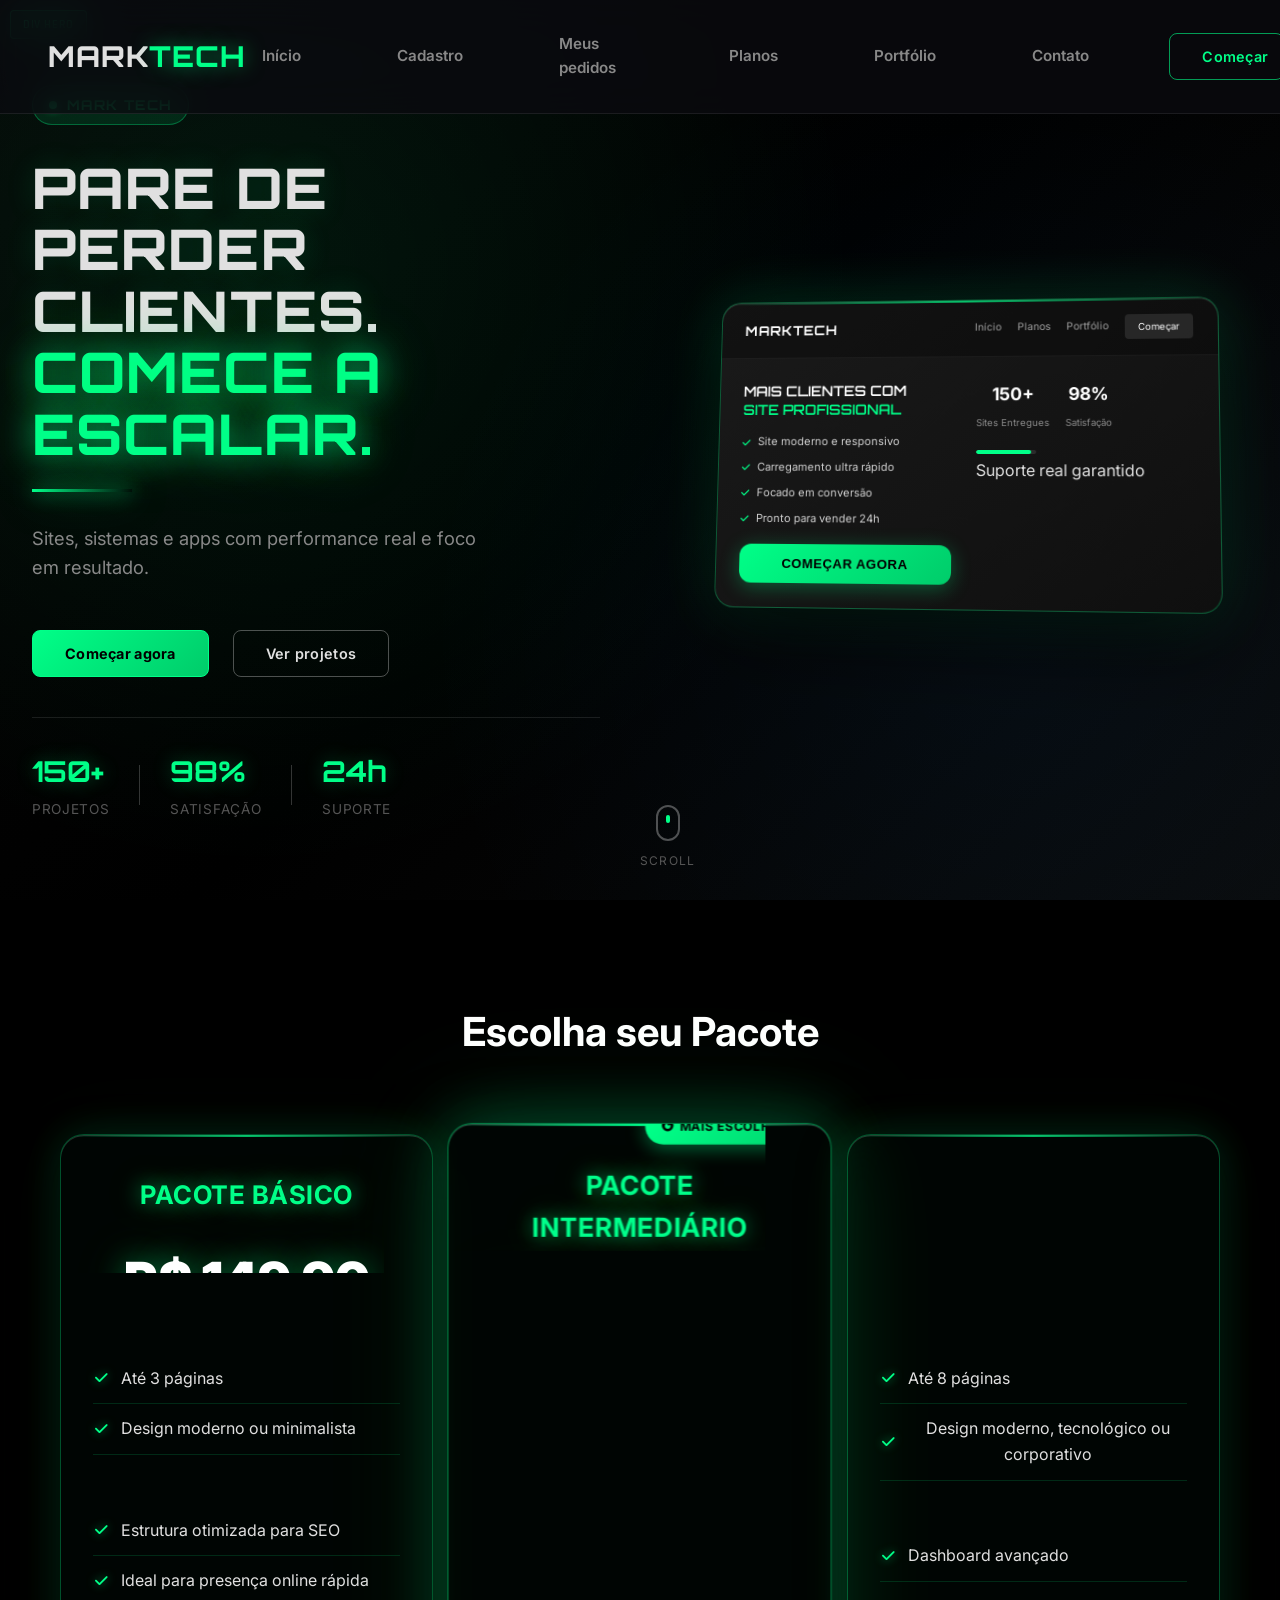
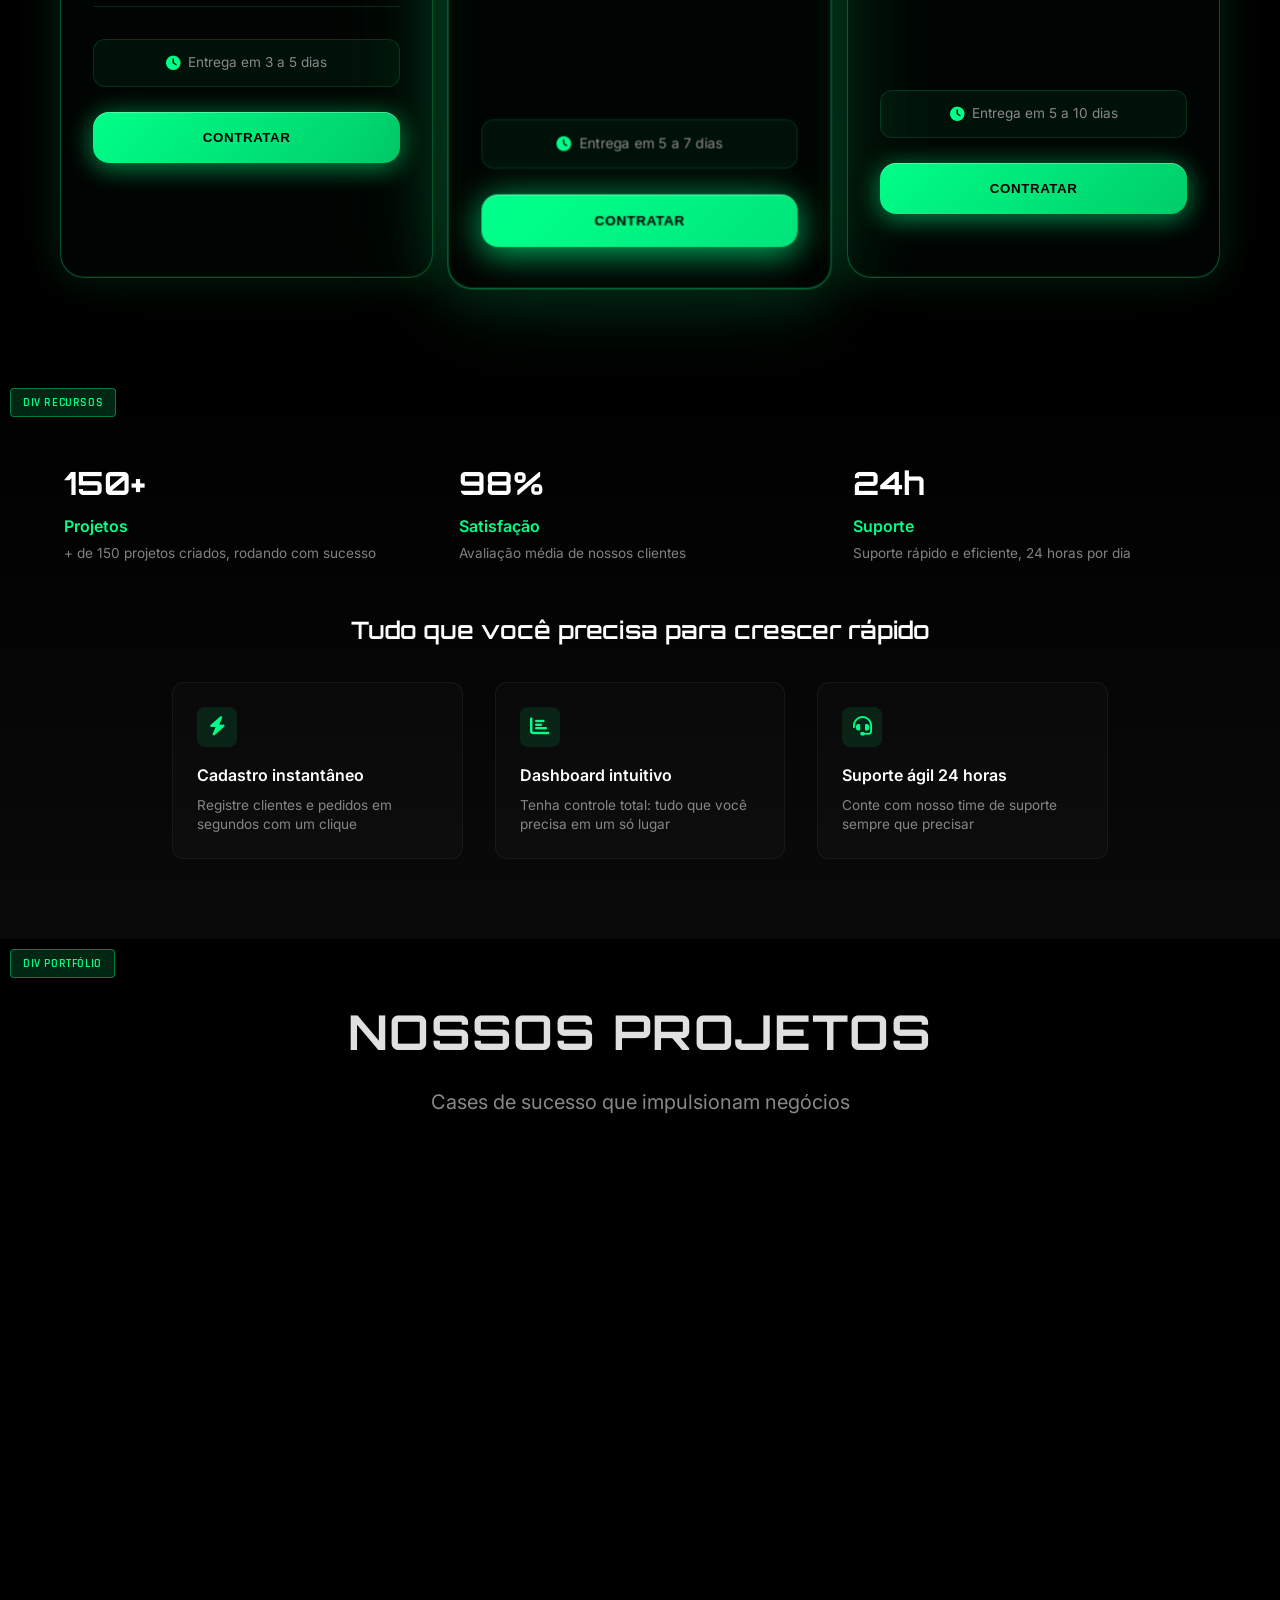
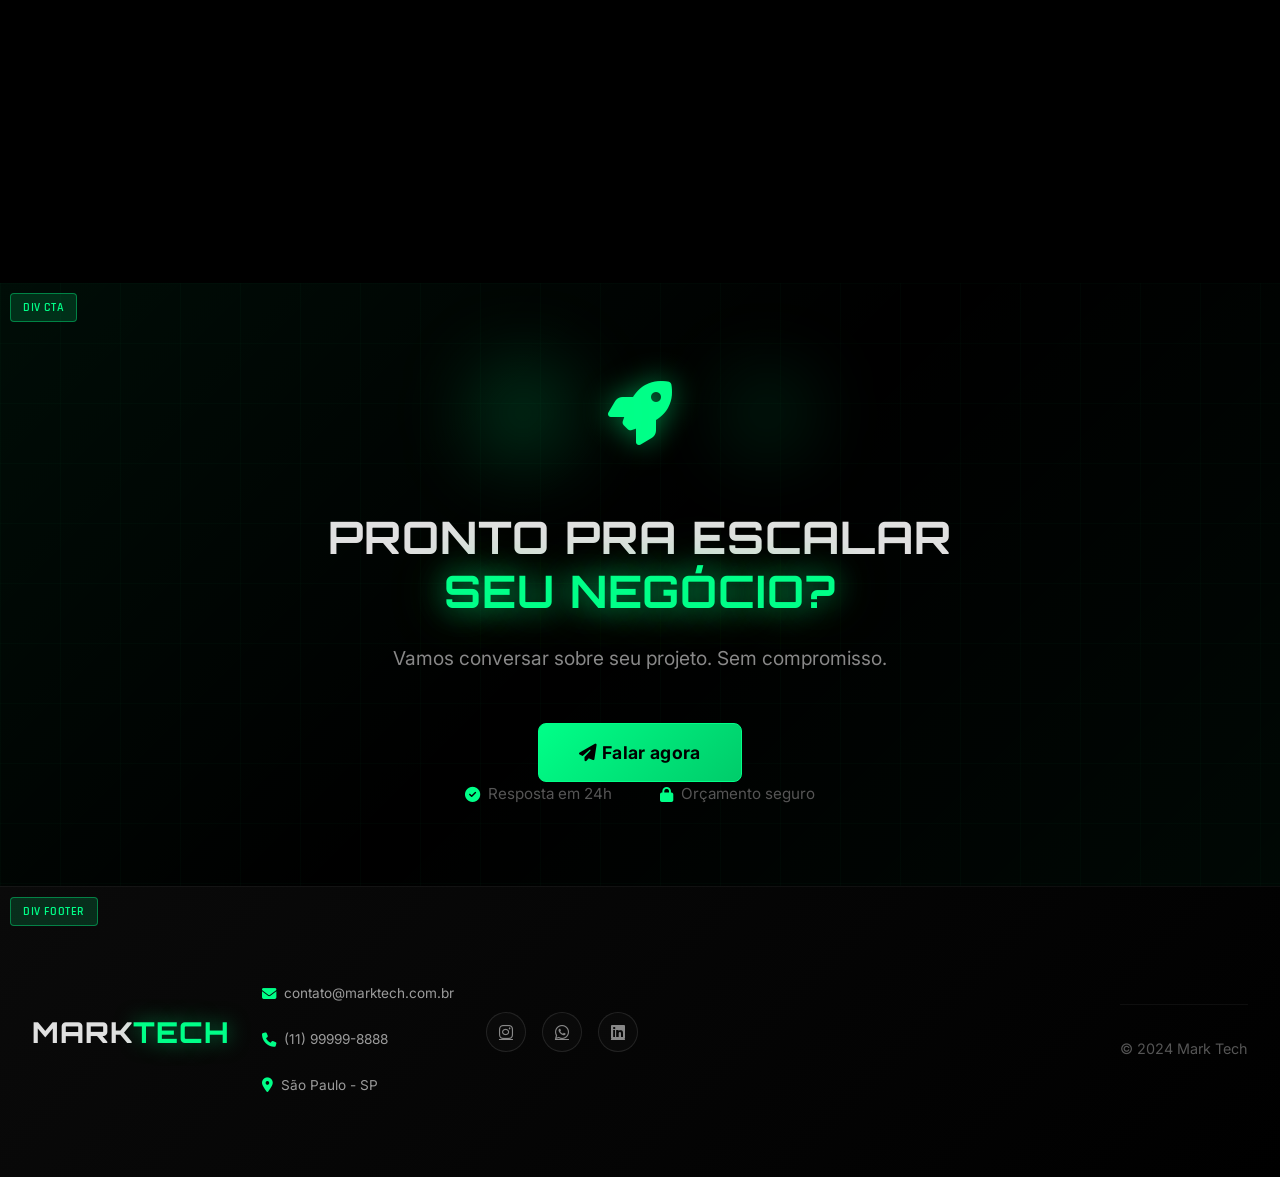
==== index.html @ 47f1bc7d "Add files via upload" ====
<!DOCTYPE html>
<html lang="en">
<head>
    <meta charset="UTF-8">
    <meta name="viewport" content="width=device-width, initial-scale=1.0">
    <title>Mark tech - Future of Technology</title>
    <link rel="stylesheet" href="styles.css">
    <link rel="preconnect" href="https://fonts.googleapis.com">
    <link rel="preconnect" href="https://fonts.gstatic.com" crossorigin>
    <link href="https://fonts.googleapis.com/css2?family=Inter:wght@100;200;300;400;500;600;700;800;900&family=Orbitron:wght@400;500;600;700;800;900&family=Rajdhani:wght@300;400;500;600;700&family=Exo+2:wght@300;400;500;600;700;800;900&family=Chakra+Petch:wght@300;400;500;600;700&display=swap" rel="stylesheet">
    <link rel="stylesheet" href="https://cdnjs.cloudflare.com/ajax/libs/font-awesome/6.4.0/css/all.min.css">
</head>
<body>
    <!-- ========== DIVISÃO 0: BACKGROUND (FUNDO ANIMADO) ========== -->
    <div class="tech-background">
        <div class="neural-network" id="neuralNetwork"></div>
        <div class="particle-field"></div>
        <div class="grid-overlay"></div>
        <div class="gradient-orbs"></div>
    </div>

    <!-- ========== DIVISÃO HEADER: NAVEGAÇÃO ========== -->
    <header class="nav-header">
        <nav class="nav-container">
            <div class="brand">
                <span class="brand-black">Mark</span><span class="brand-neon">tech</span>
            </div>
            <div class="nav-menu">
                <a href="#hero" class="nav-link">Início</a>
                <a href="#cadastro" class="nav-link">Cadastro</a>
                <a href="#pedidos" class="nav-link">Meus pedidos</a>
                <a href="#pricing" class="nav-link">Planos</a>
                <a href="#portfolio" class="nav-link">Portfólio</a>
                <a href="#contact" class="nav-link">Contato</a>
                <button class="premium-btn">Começar</button>
            </div>
            <div class="mobile-toggle">
                <span></span>
                <span></span>
                <span></span>
            </div>
        </nav>
    </header>

    <!-- ========== DIVISÃO 1: HERO 3D IMPACTO ========== -->
    <section id="hero" class="hero-section">
        <div class="section-marker">DIV HERO</div>
        
        <!-- Background Effects -->
        <div class="hero-bg-grid"></div>
        <div class="hero-particles">
            <span></span><span></span><span></span><span></span><span></span>
            <span></span><span></span><span></span><span></span><span></span>
        </div>
        
        <div class="hero-container">
            <div class="hero-content">
                <div class="brand-badge">
                    <span class="badge-dot"></span>
                    <span class="badge-text">Mark Tech</span>
                </div>
                <h1 class="hero-title">
                    Pare de perder clientes.<br>
                    <span class="title-neon">Comece a escalar.</span>
                </h1>
                <div class="hero-line"></div>
                <p class="hero-description">
                    Sites, sistemas e apps com performance real e foco em resultado.
                </p>
                <div class="hero-actions">
                    <button class="premium-btn primary">Começar agora</button>
                    <button class="premium-btn secondary">Ver projetos</button>
                </div>
                
                <!-- Stats flutuantes -->
                <div class="hero-stats">
                    <div class="stat-item">
                        <span class="stat-number">150+</span>
                        <span class="stat-label">Projetos</span>
                    </div>
                    <div class="stat-divider"></div>
                    <div class="stat-item">
                        <span class="stat-number">98%</span>
                        <span class="stat-label">Satisfação</span>
                    </div>
                    <div class="stat-divider"></div>
                    <div class="stat-item">
                        <span class="stat-number">24h</span>
                        <span class="stat-label">Suporte</span>
                    </div>
                </div>
            </div>
            
            <!-- Dashboard Mockup -->
            <div class="hero-dashboard">
                <div class="dashboard-frame">
                    <div class="dashboard-header-mock">
                        <span class="mock-logo">MARKTECH</span>
                        <div class="mock-nav">
                            <span>Início</span>
                            <span>Planos</span>
                            <span>Portfólio</span>
                            <span class="mock-btn">Começar</span>
                        </div>
                    </div>
                    <div class="dashboard-body">
                        <div class="dashboard-left">
                            <h3 class="dash-title">MAIS CLIENTES COM<br><span class="dash-highlight">SITE PROFISSIONAL</span></h3>
                            <ul class="dash-features">
                                <li><i class="fas fa-check"></i> Site moderno e responsivo</li>
                                <li><i class="fas fa-check"></i> Carregamento ultra rápido</li>
                                <li><i class="fas fa-check"></i> Focado em conversão</li>
                                <li><i class="fas fa-check"></i> Pronto para vender 24h</li>
                            </ul>
                            <button class="dash-btn">Começar agora</button>
                        </div>
                        <div class="dashboard-right">
                            <div class="dash-stats-row">
                                <div class="dash-stat">
                                    <span class="dash-stat-value">150+</span>
                                    <span class="dash-stat-label">Sites Entregues</span>
                                </div>
                                <div class="dash-stat">
                                    <span class="dash-stat-value">98%</span>
                                    <span class="dash-stat-label">Satisfação</span>
                                </div>
                            </div>
                            <div class="dash-progress">
                                <div class="progress-bar">
                                    <div class="progress-fill"></div>
                                </div>
                                <span class="progress-label">Suporte real garantido</span>
                            </div>
                        </div>
                    </div>
                </div>
            </div>
        </div>
        
        <!-- Scroll indicator -->
        <div class="scroll-indicator">
            <div class="mouse">
                <div class="wheel"></div>
            </div>
            <span>Scroll</span>
        </div>
    </section>



    <!-- ========== SEÇÃO PACOTES (SIMPLES E VISÍVEL) ========== -->
    <section class="pacotes">
        <h2>Escolha seu Pacote</h2>
        
        <!-- PACOTE BÁSICO -->
        <div class="pacote-card">
            <h3>PACOTE BÁSICO</h3>
            <div class="preco">R$ 149,90</div>
            <ul>
                <li><i class="fas fa-check"></i> Até 3 páginas</li>
                <li><i class="fas fa-check"></i> Design moderno ou minimalista</li>
                <li><i class="fas fa-check"></i> Site 100% responsivo</li>
                <li><i class="fas fa-check"></i> Estrutura otimizada para SEO</li>
                <li><i class="fas fa-check"></i> Ideal para presença online rápida</li>
            </ul>
            <div class="prazo-entrega">
                <i class="fas fa-clock"></i>
                <span>Entrega em 3 a 5 dias</span>
            </div>
            <button class="btn-contratar" onclick="window.location.href='pedido-basico.html'">Contratar</button>
        </div>
        
        <!-- PACOTE INTERMEDIÁRIO -->
        <div class="pacote-card featured">
            <div class="selo-destaque">
                <i class="fas fa-fire"></i>
                <span>MAIS ESCOLHIDO</span>
            </div>
            <h3>PACOTE INTERMEDIÁRIO</h3>
            <div class="preco">R$ 299,90</div>
            <ul>
                <li><i class="fas fa-check"></i> Até 5 páginas</li>
                <li><i class="fas fa-check"></i> Design moderno, minimalista ou tecnológico</li>
                <li><i class="fas fa-check"></i> Sistema de login + avaliações</li>
                <li><i class="fas fa-check"></i> Dashboard simples</li>
                <li><i class="fas fa-check"></i> Foco em conversão de clientes</li>
            </ul>
            <div class="prazo-entrega">
                <i class="fas fa-clock"></i>
                <span>Entrega em 5 a 7 dias</span>
            </div>
            <button class="btn-contratar" onclick="window.location.href='pedido-intermediario.html'">Contratar</button>
        </div>
        
        <!-- PACOTE AVANÇADO -->
        <div class="pacote-card">
            <h3>PACOTE AVANÇADO</h3>
            <div class="preco">R$ 479,90</div>
            <ul>
                <li><i class="fas fa-check"></i> Até 8 páginas</li>
                <li><i class="fas fa-check"></i> Design moderno, tecnológico ou corporativo</li>
                <li><i class="fas fa-check"></i> Login + avaliações + pagamento</li>
                <li><i class="fas fa-check"></i> Dashboard avançado</li>
                <li><i class="fas fa-check"></i> Estrutura completa para escalar vendas</li>
            </ul>
            <div class="prazo-entrega">
                <i class="fas fa-clock"></i>
                <span>Entrega em 5 a 10 dias</span>
            </div>
            <button class="btn-contratar" onclick="window.location.href='pedido-avancado.html'">Contratar</button>
        </div>
    </section>

    <!-- ========== SEÇÃO RECURSOS ========== -->
    <section id="recursos" class="recursos-section">
        <div class="section-marker">DIV RECURSOS</div>
        <div class="section-container">
            <div class="recursos-header">
                <div class="recursos-stats">
                    <div class="recurso-stat">
                        <span class="recurso-number">150+</span>
                        <span class="recurso-label">Projetos</span>
                        <p>+ de 150 projetos criados, rodando com sucesso</p>
                    </div>
                    <div class="recurso-stat">
                        <span class="recurso-number">98%</span>
                        <span class="recurso-label">Satisfação</span>
                        <p>Avaliação média de nossos clientes</p>
                    </div>
                    <div class="recurso-stat">
                        <span class="recurso-number">24h</span>
                        <span class="recurso-label">Suporte</span>
                        <p>Suporte rápido e eficiente, 24 horas por dia</p>
                    </div>
                </div>
                <h2 class="recursos-title">Tudo que você precisa para crescer rápido</h2>
                <div class="recursos-grid">
                    <div class="recurso-card">
                        <div class="recurso-icon">
                            <i class="fas fa-bolt"></i>
                        </div>
                        <h3>Cadastro instantâneo</h3>
                        <p>Registre clientes e pedidos em segundos com um clique</p>
                    </div>
                    <div class="recurso-card">
                        <div class="recurso-icon">
                            <i class="fas fa-chart-bar"></i>
                        </div>
                        <h3>Dashboard intuitivo</h3>
                        <p>Tenha controle total: tudo que você precisa em um só lugar</p>
                    </div>
                    <div class="recurso-card">
                        <div class="recurso-icon">
                            <i class="fas fa-headset"></i>
                        </div>
                        <h3>Suporte ágil 24 horas</h3>
                        <p>Conte com nosso time de suporte sempre que precisar</p>
                    </div>
                </div>
            </div>
        </div>
    </section>

    <section id="portfolio" class="portfolio-section">
        <div class="section-marker">DIV PORTFÓLIO</div>
        <div class="section-container">
            <div class="section-header">
                <h2 class="section-title">Nossos Projetos</h2>
                <p class="section-subtitle">Cases de sucesso que impulsionam negócios</p>
            </div>
            <div class="portfolio-grid">
                <div class="portfolio-item">
                    <div class="portfolio-visual">
                        <div class="portfolio-image">
                            <img src="https://via.placeholder.com/600x400/0a0a0a/00ff88?text=Site+Restaurante" alt="Site Restaurante">
                        </div>
                        <div class="portfolio-overlay">
                            <div class="overlay-content">
                                <h3>Site Restaurante</h3>
                                <p>+150% pedidos online</p>
                            </div>
                        </div>
                    </div>
                </div>
                <div class="portfolio-item">
                    <div class="portfolio-visual">
                        <div class="portfolio-image">
                            <img src="https://via.placeholder.com/600x400/0a0a0a/0088ff?text=E-commerce" alt="E-commerce">
                        </div>
                        <div class="portfolio-overlay">
                            <div class="overlay-content">
                                <h3>Loja Virtual</h3>
                                <p>+200% vendas online</p>
                            </div>
                        </div>
                    </div>
                </div>
                <div class="portfolio-item">
                    <div class="portfolio-visual">
                        <div class="portfolio-image">
                            <img src="https://via.placeholder.com/600x400/0a0a0a/8800ff?text=App+Mobile" alt="App Mobile">
                        </div>
                        <div class="portfolio-overlay">
                            <div class="overlay-content">
                                <h3>App Delivery</h3>
                                <p>+300% entregas realizadas</p>
                            </div>
                        </div>
                    </div>
                </div>
            </div>
        </div>
    </section>

    <!-- ========== DIVISÃO CTA (CONTATO) ========== -->
    <section id="final-cta" class="cta-section">
        <div class="section-marker">DIV CTA</div>
        
        <!-- Background effects -->
        <div class="cta-bg-grid"></div>
        <div class="cta-particles">
            <span></span><span></span><span></span><span></span><span></span>
        </div>
        
        <div class="cta-container">
            <div class="cta-visual">
                <div class="cta-icon floating">
                    <i class="fas fa-rocket"></i>
                </div>
                <div class="cta-orb orb-1"></div>
                <div class="cta-orb orb-2"></div>
            </div>
            
            <div class="cta-content">
                <h2>Pronto pra escalar<br><span class="title-neon">seu negócio?</span></h2>
                <p>Vamos conversar sobre seu projeto. Sem compromisso.</p>
                <button class="premium-btn primary large">
                    <i class="fas fa-paper-plane"></i>
                    Falar agora
                </button>
                <div class="cta-trust">
                    <span><i class="fas fa-check-circle"></i> Resposta em 24h</span>
                    <span><i class="fas fa-lock"></i> Orçamento seguro</span>
                </div>
            </div>
        </div>
    </section>

    <!-- ========== DIVISÃO FOOTER: RODAPÉ ========== -->
    <footer id="contact" class="footer">
        <div class="section-marker">DIV FOOTER</div>
        <div class="footer-container">
            <div class="footer-brand">
                <div class="brand">
                    <span class="brand-black">Mark</span><span class="brand-neon">tech</span>
                </div>
                <div class="footer-contact">
                    <p><i class="fas fa-envelope"></i> contato@marktech.com.br</p>
                    <p><i class="fas fa-phone"></i> (11) 99999-8888</p>
                    <p><i class="fas fa-map-marker-alt"></i> São Paulo - SP</p>
                </div>
                <div class="social-links">
                    <a href="#" class="social-link"><i class="fab fa-instagram"></i></a>
                    <a href="#" class="social-link"><i class="fab fa-whatsapp"></i></a>
                    <a href="#" class="social-link"><i class="fab fa-linkedin"></i></a>
                </div>
            </div>
            <p class="footer-copy">&copy; 2024 Mark Tech</p>
        </div>
    </footer>

    <script src="neural-network.js"></script>
    <!-- Dashboard 3D Animation System -->
    <script src="dashboard-3d.js"></script>
    <!-- Pacotes 3D Advanced Animation System -->
    <script src="pacotes-3d-advanced.js"></script>
    <!-- Ultra Premium Animation System -->
    <script src="ultra-premium-animations.js"></script>
    <script src="script.js"></script>
</body>
</html>
---- styles.css ----
/* Premium SaaS Design System - Stripe/Vercel Level */
* {
    margin: 0;
    padding: 0;
    box-sizing: border-box;
}

:root {
    /* Core Brand Colors - Dark Real */
    --deep-black: #000000;
    --pure-black: #000000;
    --neon-green: #00ff88;
    --neon-green-dim: rgba(0, 255, 136, 0.1);
    
    /* Text Colors - Dark Theme */
    --text-primary: #e0e0e0;
    --text-secondary: #888888;
    --text-muted: #555555;
    
    /* Glass System - Sutil */
    --glass-bg: rgba(255, 255, 255, 0.02);
    --glass-bg-hover: rgba(0, 255, 136, 0.05);
    --glass-border: rgba(255, 255, 255, 0.05);
    --glass-border-hover: rgba(0, 255, 136, 0.2);
    --glass-blur: blur(12px);
    
    /* Shadows & Effects - Controlado */
    --shadow-premium: 0 4px 20px rgba(0, 0, 0, 0.5);
    --shadow-neon: 0 0 15px rgba(0, 255, 136, 0.3);
    --shadow-hover: 0 0 25px rgba(0, 255, 136, 0.15);
    
    /* Spacing System (8px grid) - Otimizado */
    --space-xs: 0.5rem;
    --space-sm: 1rem;
    --space-md: 1.5rem;
    --space-lg: 2rem;
    --space-xl: 3rem;
    --space-2xl: 4rem;
    --space-3xl: 5rem;
    
    /* Transitions - Fluídas e rápidas */
    --transition-fast: all 0.2s ease;
    --transition-smooth: all 0.3s ease-in-out;
    --transition-slow: all 0.4s ease-in-out;
}

/* Base Styles */
html {
    scroll-behavior: smooth;
}

body {
    font-family: 'Inter', -apple-system, BlinkMacSystemFont, sans-serif;
    background: #000000;
    color: var(--text-primary);
    line-height: 1.6;
    overflow-x: hidden;
    font-weight: 400;
    -webkit-font-smoothing: antialiased;
    -moz-osx-font-smoothing: grayscale;
    text-rendering: optimizeLegibility;
}

/* Modern Tech Background - Preto Profundo com Animação Tecnológica */
.tech-background {
    position: fixed;
    top: 0;
    left: 0;
    width: 100%;
    height: 100%;
    z-index: -2;
    pointer-events: none;
    background: 
        linear-gradient(135deg, #050505 0%, #000000 25%, #0a0a0a 50%, #000000 75%, #050505 100%),
        radial-gradient(ellipse at 20% 30%, rgba(0, 255, 136, 0.06) 0%, transparent 50%),
        radial-gradient(ellipse at 80% 70%, rgba(0, 136, 255, 0.04) 0%, transparent 50%);
    animation: gradientShift 30s ease-in-out infinite;
}

@keyframes gradientShift {
    0%, 100% { background-position: 0% 50%; opacity: 1; }
    50% { background-position: 100% 50%; opacity: 0.95; }
}

/* Rede Neural Animada */
.neural-network {
    position: absolute;
    width: 100%;
    height: 100%;
    opacity: 0.15;
    pointer-events: none;
}

.neural-node {
    position: absolute;
    width: 3px;
    height: 3px;
    background: var(--neon-green);
    border-radius: 50%;
    box-shadow: 0 0 10px rgba(0, 255, 136, 0.5);
    animation: nodePulse 4s ease-in-out infinite;
}

.neural-line {
    position: absolute;
    height: 1px;
    background: linear-gradient(90deg, transparent, rgba(0, 255, 136, 0.3), transparent);
    animation: lineFlow 8s linear infinite;
    transform-origin: left center;
}

@keyframes nodePulse {
    0%, 100% { opacity: 0.3; transform: scale(1); }
    50% { opacity: 0.8; transform: scale(1.5); }
}

@keyframes lineFlow {
    0% { opacity: 0; transform: scaleX(0); }
    50% { opacity: 0.6; transform: scaleX(1); }
    100% { opacity: 0; transform: scaleX(1); }
}

.particle-field {
    position: absolute;
    width: 100%;
    height: 100%;
    background: 
        radial-gradient(1px 1px at 20% 30%, rgba(0, 255, 136, 0.15) 0, transparent 1px),
        radial-gradient(1px 1px at 80% 70%, rgba(0, 136, 255, 0.1) 0, transparent 1px),
        radial-gradient(0.5px 0.5px at 50% 50%, rgba(136, 0, 255, 0.08) 0, transparent 1px);
    background-size: 400px 400px, 350px 350px, 300px 300px;
    opacity: 0.3;
    animation: particleFloat 50s linear infinite;
}

@keyframes particleFloat {
    0% { transform: translateY(0) rotate(0deg); opacity: 0.3; }
    50% { opacity: 0.5; }
    100% { transform: translateY(-100px) rotate(360deg); opacity: 0.3; }
}

.gradient-orbs {
    position: absolute;
    width: 100%;
    height: 100%;
    background: 
        radial-gradient(ellipse 1000px 800px at 15% 20%, rgba(0, 255, 136, 0.02) 0%, transparent 70%),
        radial-gradient(ellipse 800px 1000px at 85% 80%, rgba(0, 136, 255, 0.015) 0%, transparent 70%),
        radial-gradient(ellipse 600px 600px at 50% 50%, rgba(136, 0, 255, 0.01) 0%, transparent 70%);
    animation: orbPulse 25s ease-in-out infinite;
}

@keyframes orbPulse {
    0%, 100% { opacity: 0.4; transform: scale(1); }
    50% { opacity: 0.6; transform: scale(1.05); }
}

/* Premium Navigation - Dark Moderno */
.nav-header {
    position: fixed;
    top: 0;
    width: 100%;
    z-index: 1000;
    background: rgba(0, 0, 0, 0.95);
    backdrop-filter: blur(25px);
    border-bottom: 1px solid rgba(0, 255, 136, 0.15);
    transition: var(--transition-smooth);
    padding: var(--space-xs) 0;
}

.nav-container {
    max-width: 1400px;
    margin: 0 auto;
    padding: var(--space-sm) var(--space-xl);
    display: flex;
    justify-content: space-between;
    align-items: center;
}

.brand {
    font-size: 1.8rem;
    font-family: 'Orbitron', sans-serif;
    font-weight: 800;
    letter-spacing: 0.03em;
    text-transform: uppercase;
    transition: var(--transition-smooth);
}

.brand:hover {
    transform: scale(1.05);
}

.brand-black {
    color: var(--text-primary);
}

.brand-neon {
    color: var(--neon-green);
    text-shadow: 0 0 20px rgba(0, 255, 136, 0.5);
}

.nav-menu {
    display: flex;
    align-items: center;
    gap: var(--space-2xl);
}

.nav-link {
    color: var(--text-secondary);
    text-decoration: none;
    font-weight: 600;
    font-size: 0.95rem;
    transition: var(--transition-smooth);
    position: relative;
    padding: var(--space-xs) var(--space-sm);
    border-radius: 4px;
}

.nav-link:hover {
    color: var(--neon-green);
    background: rgba(0, 255, 136, 0.05);
    transform: translateY(-2px);
}

.nav-link::after {
    content: '';
    position: absolute;
    bottom: -4px;
    left: 50%;
    width: 0;
    height: 2px;
    background: linear-gradient(90deg, transparent, var(--neon-green), transparent);
    transition: all 0.4s cubic-bezier(0.4, 0, 0.2, 1);
    transform: translateX(-50%);
}

.nav-link:hover::after {
    width: 80%;
}

.mobile-toggle {
    display: none;
    flex-direction: column;
    gap: 4px;
    cursor: pointer;
    padding: 8px;
}

.mobile-toggle span {
    width: 24px;
    height: 2px;
    background: var(--text-primary);
    transition: var(--transition-smooth);
}

/* Premium Buttons - Modernos */
.premium-btn {
    padding: 14px 32px;
    border: 1px solid rgba(0, 255, 136, 0.6);
    background: transparent;
    color: var(--neon-green);
    border-radius: 8px;
    font-weight: 600;
    font-size: 0.9rem;
    cursor: pointer;
    transition: all 0.3s cubic-bezier(0.4, 0, 0.2, 1);
    text-decoration: none;
    display: inline-block;
    white-space: nowrap;
    position: relative;
    overflow: hidden;
    font-family: 'Inter', sans-serif;
    letter-spacing: 0.02em;
}

.premium-btn::before {
    content: '';
    position: absolute;
    top: 0;
    left: -100%;
    width: 100%;
    height: 100%;
    background: linear-gradient(90deg, transparent, rgba(0, 255, 136, 0.1), transparent);
    transition: left 0.6s ease;
}

.premium-btn:hover {
    background: rgba(0, 255, 136, 0.08);
    border-color: var(--neon-green);
    transform: translateY(-2px);
    box-shadow: 0 8px 25px rgba(0, 255, 136, 0.25);
}

.premium-btn:hover::before {
    left: 100%;
}

.premium-btn:active {
    transform: translateY(0);
}

.premium-btn.primary {
    background: linear-gradient(135deg, var(--neon-green), #00cc6a);
    color: #000;
    border-color: var(--neon-green);
    font-weight: 700;
}

.premium-btn.primary:hover {
    background: linear-gradient(135deg, #00ff88, #00dd77);
    box-shadow: 0 10px 30px rgba(0, 255, 136, 0.4);
}

.premium-btn.secondary {
    border-color: rgba(255, 255, 255, 0.3);
    color: var(--text-primary);
}

.premium-btn.secondary:hover {
    background: rgba(255, 255, 255, 0.05);
    border-color: rgba(255, 255, 255, 0.5);
    color: var(--text-primary);
    box-shadow: 0 8px 25px rgba(255, 255, 255, 0.1);
}

.premium-btn.full-width {
    width: 100%;
    text-align: center;
}

.premium-btn.large {
    padding: 14px 32px;
    font-size: 1rem;
}

/* Problem Section - Design Moderno */
.problem-section {
    padding: var(--space-3xl) 0;
    background: linear-gradient(135deg, #000000 0%, #0a0a0a 100%);
    position: relative;
    overflow: hidden;
}

.problem-section::before {
    content: '';
    position: absolute;
    top: 0;
    left: 0;
    right: 0;
    bottom: 0;
    background: radial-gradient(ellipse at 50% 50%, rgba(255, 0, 0, 0.05) 0%, transparent 70%);
    pointer-events: none;
}

.problem-content {
    position: relative;
    z-index: 1;
}

.problem-grid {
    display: grid;
    grid-template-columns: repeat(auto-fit, minmax(300px, 1fr));
    gap: var(--space-xl);
    margin-top: var(--space-2xl);
}

.problem-card {
    background: rgba(255, 255, 255, 0.02);
    backdrop-filter: blur(20px);
    border: 1px solid rgba(255, 0, 0, 0.1);
    border-radius: 16px;
    padding: var(--space-xl);
    text-align: center;
    transition: all 0.3s cubic-bezier(0.4, 0, 0.2, 1);
    position: relative;
    overflow: hidden;
}

.problem-card::before {
    content: '';
    position: absolute;
    top: 0;
    left: 0;
    width: 100%;
    height: 100%;
    background: linear-gradient(135deg, rgba(255, 0, 0, 0.05) 0%, transparent 100%);
    opacity: 0;
    transition: opacity 0.3s ease;
}

.problem-card:hover {
    transform: translateY(-5px);
    border-color: rgba(255, 0, 0, 0.3);
    box-shadow: 0 15px 30px rgba(255, 0, 0, 0.1);
}

.problem-card:hover::before {
    opacity: 1;
}

.problem-icon {
    width: 60px;
    height: 60px;
    background: linear-gradient(135deg, rgba(255, 0, 0, 0.1) 0%, rgba(255, 0, 0, 0.05) 100%);
    border: 2px solid rgba(255, 0, 0, 0.3);
    border-radius: 12px;
    display: flex;
    align-items: center;
    justify-content: center;
    font-size: 1.5rem;
    color: #ff4444;
    margin: 0 auto var(--space-lg);
    transition: all 0.3s ease;
}

.problem-card:hover .problem-icon {
    transform: scale(1.1) rotate(5deg);
    box-shadow: 0 8px 20px rgba(255, 0, 0, 0.3);
}

.problem-card h3 {
    font-size: 1.3rem;
    font-weight: 700;
    color: var(--text-primary);
    margin-bottom: var(--space-sm);
    font-family: 'Orbitron', sans-serif;
    text-transform: uppercase;
    letter-spacing: 0.02em;
}

.problem-card p {
    color: var(--text-secondary);
    font-size: 0.95rem;
    line-height: 1.6;
}

/* Solution Section - Design Moderno */
.solution-section {
    padding: var(--space-3xl) 0;
    background: linear-gradient(135deg, #0a0a0a 0%, #000000 100%);
    position: relative;
    overflow: hidden;
}

.solution-section::before {
    content: '';
    position: absolute;
    top: 0;
    left: 0;
    right: 0;
    bottom: 0;
    background: radial-gradient(ellipse at 50% 50%, rgba(0, 255, 136, 0.05) 0%, transparent 70%);
    pointer-events: none;
}

.solution-content {
    position: relative;
    z-index: 1;
}

.solution-grid {
    display: grid;
    grid-template-columns: repeat(auto-fit, minmax(280px, 1fr));
    gap: var(--space-xl);
    margin-bottom: var(--space-3xl);
}

.solution-card {
    background: rgba(255, 255, 255, 0.02);
    backdrop-filter: blur(20px);
    border: 1px solid rgba(0, 255, 136, 0.1);
    border-radius: 16px;
    padding: var(--space-xl);
    text-align: center;
    transition: all 0.3s cubic-bezier(0.4, 0, 0.2, 1);
    position: relative;
    overflow: hidden;
}

.solution-card::before {
    content: '';
    position: absolute;
    top: 0;
    left: 0;
    width: 100%;
    height: 100%;
    background: linear-gradient(135deg, rgba(0, 255, 136, 0.05) 0%, transparent 100%);
    opacity: 0;
    transition: opacity 0.3s ease;
}

.solution-card:hover {
    transform: translateY(-5px);
    border-color: rgba(0, 255, 136, 0.3);
    box-shadow: 0 15px 30px rgba(0, 255, 136, 0.1);
}

.solution-card:hover::before {
    opacity: 1;
}

.solution-icon {
    width: 60px;
    height: 60px;
    background: linear-gradient(135deg, rgba(0, 255, 136, 0.1) 0%, rgba(0, 255, 136, 0.05) 100%);
    border: 2px solid rgba(0, 255, 136, 0.3);
    border-radius: 12px;
    display: flex;
    align-items: center;
    justify-content: center;
    font-size: 1.5rem;
    color: var(--neon-green);
    margin: 0 auto var(--space-lg);
    transition: all 0.3s ease;
}

.solution-card:hover .solution-icon {
    transform: scale(1.1) rotate(5deg);
    box-shadow: 0 8px 20px rgba(0, 255, 136, 0.3);
}

.solution-card h3 {
    font-size: 1.3rem;
    font-weight: 700;
    color: var(--text-primary);
    margin-bottom: var(--space-sm);
    font-family: 'Orbitron', sans-serif;
    text-transform: uppercase;
    letter-spacing: 0.02em;
}

.solution-card p {
    color: var(--text-secondary);
    font-size: 0.95rem;
    line-height: 1.6;
}

.solution-cta {
    text-align: center;
    background: rgba(0, 255, 136, 0.02);
    border: 1px solid rgba(0, 255, 136, 0.1);
    border-radius: 16px;
    padding: var(--space-2xl);
    backdrop-filter: blur(20px);
}

.solution-cta h3 {
    font-size: 1.8rem;
    font-weight: 800;
    color: var(--text-primary);
    margin-bottom: var(--space-sm);
    font-family: 'Orbitron', sans-serif;
    text-transform: uppercase;
    letter-spacing: 0.02em;
}

.solution-cta p {
    color: var(--text-secondary);
    font-size: 1.1rem;
    margin-bottom: var(--space-xl);
    line-height: 1.6;
}

/* Container System */
.section-container {
    max-width: 1400px;
    margin: 0 auto;
    padding: 0 var(--space-lg);
}

/* Section Headers */
.section-header {
    text-align: center;
    margin-bottom: var(--space-3xl);
}

.section-title {
    font-size: 2.5rem;
    font-weight: 800;
    color: var(--text-primary);
    margin-bottom: var(--space-md);
    font-family: 'Orbitron', sans-serif;
    text-transform: uppercase;
    letter-spacing: 0.02em;
    line-height: 1.2;
}

.section-subtitle {
    font-size: 1.1rem;
    color: var(--text-secondary);
    max-width: 600px;
    margin: 0 auto;
    line-height: 1.6;
}
.section-marker {
    position: absolute;
    top: 10px;
    left: 10px;
    background: rgba(0, 255, 136, 0.15);
    border: 1px solid rgba(0, 255, 136, 0.4);
    color: var(--neon-green);
    padding: 4px 12px;
    border-radius: 4px;
    font-size: 0.75rem;
    font-weight: 600;
    letter-spacing: 0.05em;
    z-index: 10;
    font-family: 'Rajdhani', sans-serif;
}

/* Premium Sections */
section {
    padding: var(--space-2xl) 0;
    position: relative;
}

.section-header {
    text-align: center;
    margin-bottom: var(--space-xl);
}

.section-title {
    font-size: 3rem;
    font-family: 'Orbitron', sans-serif;
    font-weight: 700;
    line-height: 1.2;
    margin-bottom: var(--space-md);
    color: var(--text-primary);
    letter-spacing: 0.03em;
    text-transform: uppercase;
}

.section-subtitle {
    font-size: 1.25rem;
    color: var(--text-secondary);
    max-width: 600px;
    margin: 0 auto;
    line-height: 1.7;
}

/* Hero Section - Design Moderno Tecnológico */
.hero-section {
    min-height: 100vh;
    display: flex;
    align-items: center;
    position: relative;
    padding-top: 70px;
    background: linear-gradient(135deg, #050505 0%, #000000 50%, #0a0a0a 100%);
    overflow: hidden;
}

/* Background Effects Modernos */
.hero-bg-grid {
    position: absolute;
    top: 0;
    left: 0;
    right: 0;
    bottom: 0;
    background: 
        radial-gradient(circle at 20% 30%, rgba(0, 255, 136, 0.08) 0%, transparent 50%),
        radial-gradient(circle at 80% 70%, rgba(0, 136, 255, 0.06) 0%, transparent 50%);
    pointer-events: none;
    animation: heroBgPulse 12s ease-in-out infinite;
}

@keyframes heroBgPulse {
    0%, 100% { opacity: 0.5; }
    50% { opacity: 0.8; }
}

/* Partículas Flutuantes */
.hero-particles {
    position: absolute;
    top: 0;
    left: 0;
    right: 0;
    bottom: 0;
    pointer-events: none;
    overflow: hidden;
}

.hero-particles span {
    position: absolute;
    width: 3px;
    height: 3px;
    background: var(--neon-green);
    border-radius: 50%;
    box-shadow: 0 0 8px rgba(0, 255, 136, 0.4);
    animation: particleFloat 20s infinite;
    opacity: 0;
}

.hero-particles span:nth-child(1) { left: 15%; animation-delay: 0s; }
.hero-particles span:nth-child(2) { left: 25%; animation-delay: 2s; }
.hero-particles span:nth-child(3) { left: 35%; animation-delay: 4s; }
.hero-particles span:nth-child(4) { left: 45%; animation-delay: 6s; }
.hero-particles span:nth-child(5) { left: 55%; animation-delay: 8s; }
.hero-particles span:nth-child(6) { left: 65%; animation-delay: 10s; }
.hero-particles span:nth-child(7) { left: 75%; animation-delay: 12s; }
.hero-particles span:nth-child(8) { left: 85%; animation-delay: 14s; }
.hero-particles span:nth-child(9) { left: 95%; animation-delay: 16s; }
.hero-particles span:nth-child(10) { left: 5%; animation-delay: 18s; }

@keyframes particleFloat {
    0% { transform: translateY(100vh) rotate(0deg); opacity: 0; }
    10% { opacity: 0.6; }
    90% { opacity: 0.6; }
    100% { transform: translateY(-100vh) rotate(360deg); opacity: 0; }
}

.hero-container {
    max-width: 1400px;
    margin: 0 auto;
    padding: 0 var(--space-lg);
    display: grid;
    grid-template-columns: 1fr 1fr;
    gap: var(--space-3xl);
    align-items: center;
    position: relative;
    z-index: 1;
}

/* Brand Badge - Mark Tech Destacado */
.brand-badge {
    display: inline-flex;
    align-items: center;
    gap: 10px;
    background: rgba(0, 255, 136, 0.1);
    border: 1px solid rgba(0, 255, 136, 0.3);
    padding: 8px 16px;
    border-radius: 50px;
    margin-bottom: var(--space-lg);
    animation: badgePulse 2s ease-in-out infinite;
}

@keyframes badgePulse {
    0%, 100% { box-shadow: 0 0 10px rgba(0, 255, 136, 0.2); }
    50% { box-shadow: 0 0 20px rgba(0, 255, 136, 0.4); }
}

.badge-dot {
    width: 8px;
    height: 8px;
    background: var(--neon-green);
    border-radius: 50%;
    box-shadow: 0 0 10px var(--neon-green);
    animation: dotPulse 1.5s ease-in-out infinite;
}

@keyframes dotPulse {
    0%, 100% { transform: scale(1); opacity: 1; }
    50% { transform: scale(1.3); opacity: 0.7; }
}

.badge-text {
    font-family: 'Orbitron', sans-serif;
    font-weight: 700;
    font-size: 0.85rem;
    color: var(--neon-green);
    text-transform: uppercase;
    letter-spacing: 0.1em;
}

.hero-content {
    max-width: 600px;
    animation: fadeInLeft 0.8s ease-out;
}

@keyframes fadeInLeft {
    from {
        opacity: 0;
        transform: translateX(-50px);
    }
    to {
        opacity: 1;
        transform: translateX(0);
    }
}

.hero-title {
    font-size: 3.5rem;
    font-family: 'Orbitron', sans-serif;
    font-weight: 800;
    line-height: 1.1;
    margin-bottom: var(--space-md);
    letter-spacing: 0.02em;
    text-transform: uppercase;
    color: var(--text-primary);
    text-shadow: 0 0 30px rgba(0, 255, 136, 0.15);
}

.title-neon {
    color: var(--neon-green);
    text-shadow: 
        0 0 30px rgba(0, 255, 136, 0.6), 
        0 0 60px rgba(0, 255, 136, 0.4),
        0 0 90px rgba(0, 255, 136, 0.2);
    animation: glowPulse 2.5s ease-in-out infinite;
}

@keyframes glowPulse {
    0%, 100% { 
        text-shadow: 
            0 0 30px rgba(0, 255, 136, 0.6), 
            0 0 60px rgba(0, 255, 136, 0.4),
            0 0 90px rgba(0, 255, 136, 0.2);
    }
    50% { 
        text-shadow: 
            0 0 40px rgba(0, 255, 136, 0.8), 
            0 0 80px rgba(0, 255, 136, 0.6),
            0 0 120px rgba(0, 255, 136, 0.4);
    }
}

.hero-line {
    width: 100px;
    height: 3px;
    background: linear-gradient(90deg, var(--neon-green), transparent);
    box-shadow: 0 0 20px var(--neon-green), 0 0 40px rgba(0, 255, 136, 0.5);
    margin-bottom: var(--space-lg);
    animation: lineExpand 1s ease-out 0.3s both;
}

@keyframes lineExpand {
    from { width: 0; opacity: 0; }
    to { width: 100px; opacity: 1; }
}

/* Stats Flutuantes */
.hero-stats {
    display: flex;
    align-items: center;
    gap: 30px;
    margin-top: 40px;
    padding-top: 30px;
    border-top: 1px solid rgba(255, 255, 255, 0.1);
    animation: fadeInUp 1s ease-out 0.8s both;
}

@keyframes fadeInUp {
    from {
        opacity: 0;
        transform: translateY(30px);
    }
    to {
        opacity: 1;
        transform: translateY(0);
    }
}

.stat-item {
    display: flex;
    flex-direction: column;
    gap: 5px;
}

.stat-number {
    font-family: 'Orbitron', sans-serif;
    font-size: 1.8rem;
    font-weight: 700;
    color: var(--neon-green);
    text-shadow: 0 0 20px rgba(0, 255, 136, 0.3);
}

.stat-label {
    font-size: 0.85rem;
    color: var(--text-muted);
    text-transform: uppercase;
    letter-spacing: 0.05em;
}

.stat-divider {
    width: 1px;
    height: 40px;
    background: rgba(255, 255, 255, 0.2);
}

.hero-description {
    font-size: 1.15rem;
    color: var(--text-secondary);
    margin-bottom: var(--space-xl);
    line-height: 1.6;
    font-weight: 400;
    max-width: 450px;
    animation: fadeIn 0.8s ease-out 0.5s both;
}

.hero-actions {
    display: flex;
    gap: var(--space-md);
    flex-wrap: wrap;
    animation: fadeIn 0.8s ease-out 0.7s both;
}

/* Hero Visual 3D - Sites Flutuantes */
.hero-visual-3d {
    position: relative;
    height: 500px;
    display: flex;
    align-items: center;
    justify-content: center;
    perspective: 1200px;
    animation: fadeInRight 1s ease-out 0.4s both;
}

@keyframes fadeInRight {
    from {
        opacity: 0;
        transform: translateX(50px);
    }
    to {
        opacity: 1;
        transform: translateX(0);
    }
}

.orbit-container {
    position: relative;
    width: 100%;
    height: 100%;
    transform-style: preserve-3d;
}

/* Orbit Rings */
.orbit-ring {
    position: absolute;
    border: 1px solid rgba(0, 255, 136, 0.1);
    border-radius: 50%;
    top: 50%;
    left: 50%;
    transform: translate(-50%, -50%);
}

.orbit-ring.ring-1 {
    width: 400px;
    height: 400px;
    animation: orbitRotate1 20s linear infinite;
}

.orbit-ring.ring-2 {
    width: 320px;
    height: 320px;
    border-color: rgba(0, 255, 136, 0.05);
    animation: orbitRotate2 15s linear infinite reverse;
}

@keyframes orbitRotate1 {
    from { transform: translate(-50%, -50%) rotateX(60deg) rotateZ(0deg); }
    to { transform: translate(-50%, -50%) rotateX(60deg) rotateZ(360deg); }
}

@keyframes orbitRotate2 {
    from { transform: translate(-50%, -50%) rotateX(60deg) rotateZ(0deg); }
    to { transform: translate(-50%, -50%) rotateX(60deg) rotateZ(360deg); }
}

/* Floating Orbs */
.float-orb {
    position: absolute;
    border-radius: 50%;
    background: radial-gradient(circle, rgba(0, 255, 136, 0.3) 0%, transparent 70%);
    filter: blur(8px);
}

.float-orb.orb-1 {
    width: 30px;
    height: 30px;
    top: 20%;
    right: 20%;
    animation: floatOrb1 8s ease-in-out infinite;
}

.float-orb.orb-2 {
    width: 20px;
    height: 20px;
    bottom: 30%;
    right: 10%;
    animation: floatOrb2 10s ease-in-out infinite;
}

.float-orb.orb-3 {
    width: 15px;
    height: 15px;
    top: 60%;
    left: 10%;
    animation: floatOrb3 12s ease-in-out infinite;
}

@keyframes floatOrb1 {
    0%, 100% { transform: translate(0, 0); opacity: 0.5; }
    50% { transform: translate(-30px, 20px); opacity: 0.8; }
}

@keyframes floatOrb2 {
    0%, 100% { transform: translate(0, 0); opacity: 0.3; }
    50% { transform: translate(20px, -30px); opacity: 0.6; }
}

@keyframes floatOrb3 {
    0%, 100% { transform: translate(0, 0); opacity: 0.4; }
    50% { transform: translate(15px, 25px); opacity: 0.7; }
}

/* Site Frames with Parallax */
.floating-site, .floating-app, .float-orb {
    position: absolute;
    transform-style: preserve-3d;
    --parallax-x: 0px;
    --parallax-y: 0px;
    transition: transform 0.1s ease-out;
}

.floating-site {
    transform: translate(var(--parallax-x), var(--parallax-y));
}

.floating-app {
    transform: translateY(0) rotateZ(3deg) scale(1) translate(var(--parallax-x), var(--parallax-y));
}

.float-orb {
    transform: translate(var(--parallax-x), var(--parallax-y));
}

.site-frame {
    background: linear-gradient(145deg, #111111 0%, #0a0a0a 100%);
    border: 1px solid rgba(0, 255, 136, 0.3);
    border-radius: 12px;
    overflow: hidden;
    box-shadow: 
        0 20px 60px rgba(0, 0, 0, 0.5),
        0 0 40px rgba(0, 255, 136, 0.1);
    position: relative;
}

.site-frame::before {
    content: '';
    position: absolute;
    top: 0;
    left: 0;
    right: 0;
    bottom: 0;
    background: linear-gradient(
        135deg,
        rgba(255, 255, 255, 0.05) 0%,
        transparent 50%,
        rgba(255, 255, 255, 0.02) 100%
    );
    pointer-events: none;
}

.site-frame.small {
    width: 160px;
    height: 100px;
}

/* Center Site (Principal) */
.center-site {
    top: 50%;
    left: 50%;
    z-index: 10;
    --parallax-x: 0px;
    --parallax-y: 0px;
    transform: translate(calc(-50% + var(--parallax-x)), calc(-50% + var(--parallax-y)));
    animation: floatCenter 6s ease-in-out infinite;
}

.center-site .site-frame {
    width: 280px;
    height: 180px;
    border-color: rgba(0, 255, 136, 0.5);
    box-shadow: 
        0 30px 80px rgba(0, 0, 0, 0.6),
        0 0 60px rgba(0, 255, 136, 0.15),
        inset 0 0 30px rgba(0, 255, 136, 0.05);
    animation: frameFloat 6s ease-in-out infinite;
}

@keyframes floatCenter {
    0%, 100% { 
        margin-top: 0;
    }
    50% { 
        margin-top: -15px;
    }
}

@keyframes frameFloat {
    0%, 100% { transform: rotateY(0deg); }
    50% { transform: rotateY(5deg); }
}

/* Orbit 1 */
.orbit-1 {
    top: 15%;
    left: 15%;
    z-index: 5;
    --parallax-x: 0px;
    --parallax-y: 0px;
    transform: translate(var(--parallax-x), var(--parallax-y));
    animation: orbitFloat1 12s ease-in-out infinite;
}

.orbit-1 .site-frame {
    animation: frameRotate1 12s ease-in-out infinite;
}

@keyframes orbitFloat1 {
    0%, 100% { margin-top: 0; margin-left: 0; }
    25% { margin-top: -30px; margin-left: 20px; }
    50% { margin-top: 0; margin-left: 40px; }
    75% { margin-top: 20px; margin-left: 10px; }
}

@keyframes frameRotate1 {
    0%, 100% { transform: rotateZ(-5deg) scale(1); }
    25% { transform: rotateZ(5deg) scale(1.05); }
    50% { transform: rotateZ(-3deg) scale(1); }
    75% { transform: rotateZ(-8deg) scale(0.95); }
}

/* Orbit 2 */
.orbit-2 {
    bottom: 20%;
    right: 20%;
    z-index: 5;
    --parallax-x: 0px;
    --parallax-y: 0px;
    transform: translate(var(--parallax-x), var(--parallax-y));
    animation: orbitFloat2 14s ease-in-out infinite;
}

.orbit-2 .site-frame {
    animation: frameRotate2 14s ease-in-out infinite;
}

@keyframes orbitFloat2 {
    0%, 100% { margin-bottom: 0; margin-right: 0; }
    33% { margin-bottom: -20px; margin-right: 30px; }
    66% { margin-bottom: 30px; margin-right: 10px; }
}

@keyframes frameRotate2 {
    0%, 100% { transform: rotateZ(5deg) scale(1); }
    33% { transform: rotateZ(-5deg) scale(1.05); }
    66% { transform: rotateZ(8deg) scale(0.95); }
}

/* Site Header */
.site-header {
    height: 24px;
    background: linear-gradient(180deg, #1a1a1a 0%, #111111 100%);
    border-bottom: 1px solid rgba(255, 255, 255, 0.05);
    display: flex;
    align-items: center;
    padding: 0 12px;
}

.site-dots {
    display: flex;
    gap: 6px;
}

.site-dots span {
    width: 8px;
    height: 8px;
    border-radius: 50%;
}

.site-dots span:nth-child(1) { background: #ff5f57; }
.site-dots span:nth-child(2) { background: #febc2e; }
.site-dots span:nth-child(3) { background: #28c840; }

/* Site Content */
.site-content {
    padding: 15px;
}

.site-line {
    height: 8px;
    background: rgba(255, 255, 255, 0.1);
    border-radius: 4px;
    margin-bottom: 8px;
}

.site-line-long { width: 100%; }
.site-line-medium { width: 70%; }
.site-line-short { width: 50%; }

.site-grid {
    display: grid;
    grid-template-columns: repeat(3, 1fr);
    gap: 8px;
    margin-top: 10px;
}

.site-grid.mini {
    grid-template-columns: repeat(2, 1fr);
}

.site-box {
    aspect-ratio: 1;
    background: linear-gradient(135deg, rgba(0, 255, 136, 0.2) 0%, rgba(0, 255, 136, 0.05) 100%);
    border: 1px solid rgba(0, 255, 136, 0.2);
    border-radius: 6px;
}

/* Site Glow */
.site-glow {
    position: absolute;
    bottom: 0;
    left: 50%;
    transform: translateX(-50%);
    width: 80%;
    height: 60%;
    background: radial-gradient(ellipse, rgba(0, 255, 136, 0.2) 0%, transparent 70%);
    filter: blur(20px);
    pointer-events: none;
}

.site-glow.green {
    background: radial-gradient(ellipse, rgba(0, 255, 136, 0.25) 0%, transparent 70%);
}

.site-glow.blue {
    background: radial-gradient(ellipse, rgba(0, 136, 255, 0.2) 0%, transparent 70%);
}

/* Floating App */
.floating-app {
    position: absolute;
    top: 25%;
    right: 15%;
    z-index: 8;
    --parallax-x: 0px;
    --parallax-y: 0px;
    animation: appFloat 10s ease-in-out infinite;
}

.floating-app .app-frame {
    animation: appRotate 10s ease-in-out infinite;
}

@keyframes appFloat {
    0%, 100% { margin-top: 0; }
    50% { margin-top: -25px; }
}

@keyframes appRotate {
    0%, 100% { transform: rotateZ(3deg) scale(1); }
    50% { transform: rotateZ(-3deg) scale(1.05); }
}

.app-frame {
    width: 90px;
    height: 160px;
    background: linear-gradient(180deg, #111111 0%, #0a0a0a 100%);
    border: 2px solid rgba(0, 255, 136, 0.4);
    border-radius: 20px;
    overflow: hidden;
    position: relative;
    box-shadow: 
        0 20px 50px rgba(0, 0, 0, 0.5),
        0 0 30px rgba(0, 255, 136, 0.15);
}

.app-notch {
    position: absolute;
    top: 8px;
    left: 50%;
    transform: translateX(-50%);
    width: 40px;
    height: 20px;
    background: #000;
    border-radius: 0 0 12px 12px;
}

.app-content {
    padding: 35px 12px 15px;
}

.app-icon {
    width: 35px;
    height: 35px;
    background: linear-gradient(135deg, var(--neon-green) 0%, #00cc6a 100%);
    border-radius: 10px;
    margin: 0 auto 15px;
    box-shadow: 0 5px 20px rgba(0, 255, 136, 0.3);
}

.app-lines {
    display: flex;
    flex-direction: column;
    gap: 8px;
}

.app-line {
    height: 6px;
    background: rgba(255, 255, 255, 0.1);
    border-radius: 3px;
    width: 100%;
}

.app-line.short {
    width: 60%;
}

.app-glow {
    position: absolute;
    bottom: 0;
    left: 50%;
    transform: translateX(-50%);
    width: 70%;
    height: 50%;
    background: radial-gradient(ellipse, rgba(0, 255, 136, 0.25) 0%, transparent 70%);
    filter: blur(15px);
    pointer-events: none;
}

/* Scroll Indicator */
.scroll-indicator {
    position: absolute;
    bottom: 30px;
    left: 50%;
    transform: translateX(-50%);
    display: flex;
    flex-direction: column;
    align-items: center;
    gap: 10px;
    opacity: 0.6;
    animation: fadeIn 1s ease-out 1.5s both;
}

.scroll-indicator span {
    font-size: 0.75rem;
    color: var(--text-muted);
    text-transform: uppercase;
    letter-spacing: 0.1em;
}

.mouse {
    width: 24px;
    height: 36px;
    border: 2px solid rgba(255, 255, 255, 0.3);
    border-radius: 12px;
    position: relative;
}

.wheel {
    width: 4px;
    height: 8px;
    background: var(--neon-green);
    border-radius: 2px;
    position: absolute;
    top: 8px;
    left: 50%;
    transform: translateX(-50%);
    animation: wheelScroll 1.5s ease-in-out infinite;
}

@keyframes wheelScroll {
    0% { transform: translateX(-50%) translateY(0); opacity: 1; }
    100% { transform: translateX(-50%) translateY(12px); opacity: 0; }
}

/* Glass Cards - Sutil e fluído */
.service-card, .testimonial-card, .pricing-card {
    background: rgba(255, 255, 255, 0.02);
    backdrop-filter: blur(10px);
    border: 1px solid rgba(255, 255, 255, 0.05);
    border-radius: 12px;
    padding: var(--space-lg);
    transition: all 0.25s ease;
}

.service-card:hover, .testimonial-card:hover, .pricing-card:hover {
    transform: translateY(-4px);
    border-color: rgba(0, 255, 136, 0.2);
    box-shadow: 0 8px 32px rgba(0, 255, 136, 0.1);
}

/* Services Section - Premium */
.services-section {
    background: radial-gradient(ellipse at center top, rgba(0, 255, 136, 0.03) 0%, transparent 50%);
    position: relative;
}

.services-section::before {
    content: '';
    position: absolute;
    top: 0;
    left: 0;
    right: 0;
    bottom: 0;
    background: 
        linear-gradient(90deg, rgba(0, 255, 136, 0.02) 1px, transparent 1px);
    background-size: 200px 100%;
    pointer-events: none;
}

.services-grid {
    display: grid;
    grid-template-columns: repeat(3, 1fr);
    gap: 30px;
    position: relative;
    z-index: 1;
}

.service-card {
    background: #0a0a0a;
    border: 1px solid #1a1a1a;
    border-radius: 16px;
    padding: 40px 30px;
    position: relative;
    overflow: hidden;
    transition: all 0.4s cubic-bezier(0.4, 0, 0.2, 1);
    cursor: pointer;
}

.service-card::before {
    content: '';
    position: absolute;
    top: 0;
    left: 0;
    width: 0%;
    height: 2px;
    background: var(--neon-green);
    box-shadow: 0 0 10px var(--neon-green);
    transition: width 0.4s ease;
}

.service-card:hover {
    transform: translateY(-10px) scale(1.02);
    border-color: rgba(0, 255, 136, 0.3);
    box-shadow: 
        0 20px 40px rgba(0, 0, 0, 0.4),
        0 0 30px rgba(0, 255, 136, 0.1);
}

.service-card:hover::before {
    width: 100%;
}

.card-glow {
    position: absolute;
    top: 50%;
    left: 50%;
    width: 0;
    height: 0;
    background: radial-gradient(circle, rgba(0, 255, 136, 0.15) 0%, transparent 70%);
    border-radius: 50%;
    transform: translate(-50%, -50%);
    transition: all 0.4s ease;
    pointer-events: none;
}

.service-card:hover .card-glow {
    width: 300px;
    height: 300px;
}

.service-icon {
    width: 70px;
    height: 70px;
    margin-bottom: 25px;
    background: linear-gradient(135deg, rgba(0, 255, 136, 0.1) 0%, rgba(0, 255, 136, 0.05) 100%);
    border: 1px solid rgba(0, 255, 136, 0.2);
    border-radius: 14px;
    display: flex;
    align-items: center;
    justify-content: center;
    font-size: 1.8rem;
    color: var(--neon-green);
    position: relative;
    z-index: 1;
    transition: all 0.3s ease;
}

.service-card:hover .service-icon {
    background: linear-gradient(135deg, rgba(0, 255, 136, 0.2) 0%, rgba(0, 255, 136, 0.1) 100%);
    border-color: rgba(0, 255, 136, 0.4);
    box-shadow: 0 0 30px rgba(0, 255, 136, 0.2);
    transform: scale(1.1);
}

.service-card h3 {
    font-size: 1.5rem;
    font-weight: 700;
    margin-bottom: 12px;
    color: var(--text-primary);
    position: relative;
    z-index: 1;
    font-family: 'Rajdhani', sans-serif;
    letter-spacing: 0.02em;
}

.service-card p {
    color: var(--text-secondary);
    line-height: 1.6;
    font-size: 0.95rem;
    position: relative;
    z-index: 1;
}

.card-line {
    position: absolute;
    bottom: 0;
    left: 0;
    width: 100%;
    height: 1px;
    background: linear-gradient(90deg, transparent, rgba(0, 255, 136, 0.3), transparent);
    opacity: 0;
    transition: opacity 0.3s ease;
}

.service-card:hover .card-line {
    opacity: 1;
}

/* Benefits Section */
.benefits-grid {
    display: grid;
    grid-template-columns: repeat(auto-fit, minmax(250px, 1fr));
    gap: var(--space-2xl);
}

.benefit-item {
    text-align: center;
}

.benefit-metric {
    margin-bottom: var(--space-md);
}

.metric-value {
    display: block;
    font-size: 3rem;
    font-weight: 900;
    color: var(--neon-green);
    margin-bottom: 4px;
    line-height: 1;
}

.metric-label {
    font-size: 0.9rem;
    color: var(--text-secondary);
    text-transform: uppercase;
    letter-spacing: 0.05em;
}

.benefit-item p {
    color: var(--text-secondary);
    font-size: 0.95rem;
}

/* Benefits Section - Visual Interativo */
.benefits-section {
    position: relative;
    overflow: hidden;
}

.benefits-section::before {
    content: '';
    position: absolute;
    top: 0;
    left: 0;
    right: 0;
    bottom: 0;
    background: radial-gradient(ellipse at bottom, rgba(0, 255, 136, 0.03) 0%, transparent 50%);
    pointer-events: none;
}

.benefits-grid {
    display: grid;
    grid-template-columns: repeat(auto-fit, minmax(280px, 1fr));
    gap: var(--space-2xl);
    position: relative;
    z-index: 1;
}

.benefit-item {
    text-align: center;
    position: relative;
    padding: var(--space-xl);
    background: rgba(255, 255, 255, 0.02);
    border: 1px solid rgba(255, 255, 255, 0.05);
    border-radius: 20px;
    transition: all 0.4s cubic-bezier(0.4, 0, 0.2, 1);
}

.benefit-item:hover {
    transform: translateY(-8px);
    border-color: rgba(0, 255, 136, 0.2);
    box-shadow: 0 20px 40px rgba(0, 0, 0, 0.3), 0 0 30px rgba(0, 255, 136, 0.1);
}

.benefit-icon-wrapper {
    position: relative;
    display: inline-block;
    margin-bottom: var(--space-lg);
}

.benefit-icon {
    width: 80px;
    height: 80px;
    background: linear-gradient(135deg, rgba(0, 255, 136, 0.1) 0%, rgba(0, 255, 136, 0.05) 100%);
    border: 2px solid rgba(0, 255, 136, 0.3);
    border-radius: 20px;
    display: flex;
    align-items: center;
    justify-content: center;
    font-size: 2rem;
    color: var(--neon-green);
    position: relative;
    z-index: 1;
    transition: all 0.3s ease;
}

.benefit-item:hover .benefit-icon {
    transform: scale(1.1) rotate(5deg);
    background: linear-gradient(135deg, rgba(0, 255, 136, 0.2) 0%, rgba(0, 255, 136, 0.1) 100%);
    box-shadow: 0 0 30px rgba(0, 255, 136, 0.3);
}

.icon-ring {
    position: absolute;
    border: 1px solid rgba(0, 255, 136, 0.2);
    border-radius: 50%;
    top: 50%;
    left: 50%;
    transform: translate(-50%, -50%);
    opacity: 0;
    transition: all 0.4s ease;
}

.icon-ring.ring-1 {
    width: 100px;
    height: 100px;
}

.icon-ring.ring-2 {
    width: 120px;
    height: 120px;
}

.benefit-item:hover .icon-ring {
    opacity: 1;
    animation: ringPulse 2s ease-in-out infinite;
}

.benefit-item:hover .ring-2 {
    animation-delay: 0.5s;
}

@keyframes ringPulse {
    0%, 100% { transform: translate(-50%, -50%) scale(1); opacity: 0.3; }
    50% { transform: translate(-50%, -50%) scale(1.1); opacity: 0.6; }
}

.benefit-metric {
    margin-bottom: var(--space-sm);
}

.metric-value {
    font-family: 'Orbitron', sans-serif;
    font-weight: 700;
    font-size: 1.3rem;
    color: var(--text-primary);
    letter-spacing: 0.02em;
}

.benefit-desc {
    color: var(--text-muted);
    font-size: 0.95rem;
    line-height: 1.5;
}

/* Tech Section - Visual Matrix/Código */
.tech-section {
    position: relative;
    overflow: hidden;
    padding: var(--space-3xl) 0;
}

.tech-showcase {
    position: relative;
    z-index: 1;
}

/* Código Rain Effect */
.code-rain {
    position: absolute;
    top: 0;
    left: 0;
    right: 0;
    bottom: 0;
    overflow: hidden;
    opacity: 0.1;
    pointer-events: none;
}

.code-column {
    position: absolute;
    display: flex;
    flex-direction: column;
    gap: 30px;
    font-family: 'Fira Code', monospace;
    font-size: 1.2rem;
    color: var(--neon-green);
    animation: codeFall 8s linear infinite;
}

.code-column.col-1 { left: 10%; animation-delay: 0s; }
.code-column.col-2 { left: 50%; animation-delay: 2s; }
.code-column.col-3 { left: 80%; animation-delay: 4s; }

@keyframes codeFall {
    0% { transform: translateY(-100%); }
    100% { transform: translateY(100vh); }
}

/* Tech Grid */
.tech-grid {
    display: grid;
    grid-template-columns: repeat(auto-fit, minmax(150px, 1fr));
    gap: 30px;
    max-width: 800px;
    margin: 0 auto;
    position: relative;
    z-index: 2;
}

.tech-item {
    position: relative;
    background: rgba(255, 255, 255, 0.03);
    border: 1px solid rgba(255, 255, 255, 0.1);
    border-radius: 16px;
    padding: 30px 20px;
    text-align: center;
    transition: all 0.4s cubic-bezier(0.4, 0, 0.2, 1);
    overflow: hidden;
    cursor: pointer;
}

.tech-item:hover {
    transform: translateY(-8px) scale(1.02);
    border-color: rgba(0, 255, 136, 0.4);
    background: rgba(0, 255, 136, 0.05);
}

.tech-glow {
    position: absolute;
    top: 50%;
    left: 50%;
    width: 0;
    height: 0;
    background: radial-gradient(circle, rgba(0, 255, 136, 0.3) 0%, transparent 70%);
    transform: translate(-50%, -50%);
    transition: all 0.4s ease;
    pointer-events: none;
}

.tech-item:hover .tech-glow {
    width: 120px;
    height: 120px;
}

.tech-item i {
    font-size: 2.5rem;
    color: var(--text-muted);
    transition: all 0.3s ease;
    margin-bottom: 10px;
    display: block;
}

.tech-item:hover i {
    color: var(--neon-green);
    transform: scale(1.1);
    filter: drop-shadow(0 0 10px rgba(0, 255, 136, 0.5));
}

.tech-name {
    font-size: 0.85rem;
    color: var(--text-muted);
    font-family: 'Rajdhani', sans-serif;
    letter-spacing: 0.05em;
    opacity: 0;
    transform: translateY(10px);
    transition: all 0.3s ease;
    display: block;
}

.tech-item:hover .tech-name {
    opacity: 1;
    transform: translateY(0);
    color: var(--neon-green);
}

.service-category {
    background: var(--glass-bg);
    backdrop-filter: var(--glass-blur);
    border: 1px solid var(--glass-border);
    border-radius: 20px;
    padding: var(--space-xl);
    transition: var(--transition-smooth);
}

.service-category:hover {
    transform: translateY(-5px);
    border-color: var(--glass-border-hover);
    box-shadow: var(--shadow-premium);
}

.category-icon {
    width: 60px;
    height: 60px;
    margin-bottom: var(--space-lg);
    background: linear-gradient(135deg, var(--neon-green), transparent);
    border-radius: 16px;
    display: flex;
    align-items: center;
    justify-content: center;
    font-size: 1.5rem;
    color: var(--deep-black);
}

.service-category h3 {
    font-size: 1.3rem;
    font-weight: 700;
    margin-bottom: var(--space-md);
    color: var(--text-primary);
}

.service-category ul {
    list-style: none;
}

.service-category li {
    padding: 8px 0;
    color: var(--text-secondary);
    position: relative;
    padding-left: 20px;
}

.service-category li::before {
    content: '»';
    position: absolute;
    left: 0;
    color: var(--neon-green);
}

/* Pricing Section - Visual Interativo */
.pricing-section {
    position: relative;
    overflow: hidden;
}

.pricing-showcase {
    position: relative;
    z-index: 1;
}

/* Elementos decorativos flutuantes */
.pricing-orb {
    position: absolute;
    border-radius: 50%;
    filter: blur(60px);
    opacity: 0.15;
    pointer-events: none;
}

.pricing-orb.orb-left {
    width: 300px;
    height: 300px;
    background: var(--neon-green);
    top: 10%;
    left: -100px;
    animation: orbFloatPricing 15s ease-in-out infinite;
}

.pricing-orb.orb-right {
    width: 250px;
    height: 250px;
    background: var(--neon-green);
    bottom: 10%;
    right: -80px;
    animation: orbFloatPricing 18s ease-in-out infinite reverse;
}

@keyframes orbFloatPricing {
    0%, 100% { transform: translate(0, 0); opacity: 0.15; }
    50% { transform: translate(30px, -30px); opacity: 0.25; }
}

.pricing-line {
    position: absolute;
    height: 2px;
    background: linear-gradient(90deg, transparent, rgba(0, 255, 136, 0.3), transparent);
    pointer-events: none;
}

.pricing-line.line-1 {
    width: 60%;
    top: 30%;
    left: 20%;
    animation: linePulse 4s ease-in-out infinite;
}

.pricing-line.line-2 {
    width: 40%;
    bottom: 30%;
    left: 30%;
    animation: linePulse 4s ease-in-out infinite 2s;
}

@keyframes linePulse {
    0%, 100% { opacity: 0.2; }
    50% { opacity: 0.6; }
}

.pricing-grid {
    display: grid;
    grid-template-columns: repeat(auto-fit, minmax(300px, 1fr));
    gap: var(--space-xl);
    position: relative;
    z-index: 2;
}

.pricing-card {
    text-align: center;
    position: relative;
    overflow: hidden;
}

.pricing-card.featured {
    border-color: var(--neon-green);
    transform: scale(1.05);
    box-shadow: var(--shadow-neon);
}

/* Card Shine Effect */
.card-shine {
    position: absolute;
    top: 0;
    left: -100%;
    width: 100%;
    height: 100%;
    background: linear-gradient(90deg, transparent, rgba(255, 255, 255, 0.1), transparent);
    transition: left 0.5s ease;
    pointer-events: none;
}

.pricing-card:hover .card-shine {
    left: 100%;
}

/* Plan Icon */
.plan-icon {
    width: 70px;
    height: 70px;
    background: linear-gradient(135deg, rgba(0, 255, 136, 0.1) 0%, rgba(0, 255, 136, 0.05) 100%);
    border: 2px solid rgba(0, 255, 136, 0.2);
    border-radius: 50%;
    display: flex;
    align-items: center;
    justify-content: center;
    font-size: 1.8rem;
    color: var(--neon-green);
    margin: 0 auto var(--space-lg);
    transition: all 0.3s ease;
}

.pricing-card:hover .plan-icon {
    transform: scale(1.1) rotate(10deg);
    border-color: rgba(0, 255, 136, 0.4);
    box-shadow: 0 0 30px rgba(0, 255, 136, 0.2);
}

.plan-icon.featured-icon {
    background: linear-gradient(135deg, rgba(0, 255, 136, 0.2) 0%, rgba(0, 255, 136, 0.1) 100%);
    border-color: rgba(0, 255, 136, 0.4);
    animation: iconPulse 2s ease-in-out infinite;
}

@keyframes iconPulse {
    0%, 100% { box-shadow: 0 0 20px rgba(0, 255, 136, 0.2); }
    50% { box-shadow: 0 0 40px rgba(0, 255, 136, 0.4); }
}

.featured-badge {
    position: absolute;
    top: -12px;
    left: 50%;
    transform: translateX(-50%);
    background: var(--neon-green);
    color: var(--deep-black);
    padding: 6px 20px;
    border-radius: 50px;
    font-size: 0.8rem;
    font-weight: 700;
    text-transform: uppercase;
    letter-spacing: 0.05em;
}

.plan-header h3 {
    font-size: 1.5rem;
    font-family: 'Rajdhani', sans-serif;
    font-weight: 700;
    margin-bottom: 4px;
    color: var(--text-primary);
    text-transform: uppercase;
    letter-spacing: 0.05em;
}

.plan-desc {
    color: var(--text-secondary);
    font-size: 0.9rem;
    margin-bottom: var(--space-md);
}

.plan-price {
    margin-bottom: var(--space-xl);
}

.price-currency {
    font-size: 1.2rem;
    color: var(--neon-green);
    vertical-align: top;
}

.price-amount {
    font-size: 3.5rem;
    font-weight: 900;
    color: var(--text-primary);
    line-height: 1;
}

.price-period {
    color: var(--text-secondary);
    font-size: 1rem;
}

.plan-features {
    list-style: none;
    margin-bottom: var(--space-xl);
    text-align: left;
}

.plan-features li {
    padding: 12px 0;
    color: var(--text-secondary);
    border-bottom: 1px solid var(--glass-border);
    display: flex;
    align-items: center;
    gap: var(--space-sm);
}

.plan-features li:last-child {
    border-bottom: none;
}

.plan-features li i {
    color: var(--neon-green);
    font-size: 0.9rem;
}

/* Portfolio Section */
.portfolio-grid {
    display: grid;
    grid-template-columns: repeat(auto-fit, minmax(400px, 1fr));
    gap: var(--space-xl);
}

.portfolio-item {
    border-radius: 20px;
    overflow: hidden;
    background: var(--glass-bg);
    backdrop-filter: var(--glass-blur);
    border: 1px solid var(--glass-border);
    transition: var(--transition-slow);
}

.portfolio-item:hover {
    transform: translateY(-10px);
    box-shadow: var(--shadow-premium);
}

.portfolio-visual {
    position: relative;
    height: 300px;
    overflow: hidden;
}

.portfolio-image img {
    width: 100%;
    height: 100%;
    object-fit: cover;
    transition: transform 0.6s ease;
}

.portfolio-item:hover .portfolio-image img {
    transform: scale(1.1);
}

.portfolio-overlay {
    position: absolute;
    top: 0;
    left: 0;
    right: 0;
    bottom: 0;
    background: linear-gradient(to bottom, transparent 0%, rgba(11, 11, 15, 0.9) 100%);
    display: flex;
    flex-direction: column;
    justify-content: flex-end;
    padding: var(--space-xl);
    opacity: 0;
    transition: opacity 0.4s ease;
}

.portfolio-item:hover .portfolio-overlay {
    opacity: 1;
}

.overlay-content h3 {
    color: var(--text-primary);
    margin-bottom: var(--space-sm);
    font-size: 1.5rem;
    font-weight: 700;
}

.overlay-content p {
    color: var(--text-secondary);
    margin-bottom: var(--space-md);
    line-height: 1.6;
}

.portfolio-stats {
    display: flex;
    gap: var(--space-lg);
    margin-bottom: var(--space-md);
}

.portfolio-stats span {
    color: var(--neon-green);
    font-size: 0.9rem;
    font-weight: 600;
}

/* Process Timeline */
.process-timeline {
    position: relative;
}

.process-step {
    display: flex;
    align-items: flex-start;
    gap: var(--space-xl);
    margin-bottom: var(--space-2xl);
    position: relative;
}

.step-number {
    width: 80px;
    height: 80px;
    background: linear-gradient(135deg, var(--neon-green), var(--neon-green-bright));
    color: var(--deep-black);
    border-radius: 50%;
    display: flex;
    align-items: center;
    justify-content: center;
    font-size: 1.8rem;
    font-weight: 900;
    flex-shrink: 0;
    transition: var(--transition-bounce);
}

.process-step:hover .step-number {
    transform: scale(1.1) rotate(360deg);
}

.step-content h3 {
    font-size: 1.4rem;
    font-family: 'Rajdhani', sans-serif;
    font-weight: 700;
    margin-bottom: var(--space-sm);
    color: var(--text-primary);
    text-transform: uppercase;
    letter-spacing: 0.03em;
}

.step-content p {
    color: var(--text-secondary);
    line-height: 1.7;
}

/* Testimonials - Visual Interativo */
.testimonials-section {
    position: relative;
    overflow: hidden;
}

.testimonials-showcase {
    position: relative;
    z-index: 1;
}

/* Elementos decorativos flutuantes */
.quote-icon.floating {
    position: absolute;
    font-size: 8rem;
    color: rgba(0, 255, 136, 0.05);
    top: 10%;
    left: 5%;
    animation: floatQuote 6s ease-in-out infinite;
    pointer-events: none;
}

@keyframes floatQuote {
    0%, 100% { transform: translateY(0) rotate(0deg); }
    50% { transform: translateY(-20px) rotate(5deg); }
}

.testimonial-orb {
    position: absolute;
    border-radius: 50%;
    filter: blur(40px);
    pointer-events: none;
}

.testimonial-orb.orb-1 {
    width: 150px;
    height: 150px;
    background: rgba(0, 255, 136, 0.1);
    top: 20%;
    right: 10%;
    animation: orbFloatTest 12s ease-in-out infinite;
}

.testimonial-orb.orb-2 {
    width: 100px;
    height: 100px;
    background: rgba(0, 255, 136, 0.08);
    bottom: 20%;
    left: 15%;
    animation: orbFloatTest 10s ease-in-out infinite reverse;
}

@keyframes orbFloatTest {
    0%, 100% { transform: translate(0, 0); }
    50% { transform: translate(20px, -30px); }
}

.testimonials-grid {
    display: grid;
    grid-template-columns: repeat(auto-fit, minmax(350px, 1fr));
    gap: var(--space-xl);
}

.testimonial-card {
    background: rgba(255, 255, 255, 0.02);
    border: 1px solid rgba(255, 255, 255, 0.05);
    border-radius: 20px;
    padding: var(--space-xl);
    position: relative;
    transition: all 0.4s cubic-bezier(0.4, 0, 0.2, 1);
    overflow: hidden;
}

.testimonial-card:hover {
    transform: translateY(-5px);
    border-color: rgba(0, 255, 136, 0.2);
    box-shadow: 0 20px 40px rgba(0, 0, 0, 0.2), 0 0 30px rgba(0, 255, 136, 0.05);
}

.card-quote {
    position: absolute;
    top: 20px;
    right: 20px;
    font-size: 1.5rem;
    color: rgba(0, 255, 136, 0.3);
    transition: all 0.3s ease;
}

.testimonial-card:hover .card-quote {
    color: rgba(0, 255, 136, 0.6);
    transform: scale(1.2);
}

.card-stars {
    display: flex;
    gap: 5px;
    margin-bottom: var(--space-md);
}

.card-stars i {
    color: #ffc107;
    font-size: 0.9rem;
}

.testimonial-card > p {
    font-size: 1.05rem;
    color: var(--text-secondary);
    margin-bottom: var(--space-lg);
    line-height: 1.7;
    font-style: italic;
}

.client-info {
    display: flex;
    align-items: center;
    gap: var(--space-md);
}

.client-avatar {
    width: 50px;
    height: 50px;
    background: linear-gradient(135deg, rgba(0, 255, 136, 0.2) 0%, rgba(0, 255, 136, 0.1) 100%);
    border: 2px solid rgba(0, 255, 136, 0.3);
    border-radius: 50%;
    display: flex;
    align-items: center;
    justify-content: center;
    font-weight: 700;
    color: var(--neon-green);
    font-size: 0.9rem;
}

.client-details h4 {
    color: var(--text-primary);
    font-weight: 600;
    margin-bottom: 4px;
    font-size: 1rem;
}

.client-details span {
    color: var(--text-muted);
    font-size: 0.85rem;
}

/* FAQ - Visual Interativo */
.faq-section {
    position: relative;
    overflow: hidden;
}

.faq-showcase {
    position: relative;
    z-index: 1;
}

/* Elementos decorativos */
.faq-visual {
    position: absolute;
    top: 0;
    left: 0;
    right: 0;
    bottom: 0;
    pointer-events: none;
    z-index: 0;
}

.question-mark {
    position: absolute;
    font-size: 6rem;
    font-weight: 700;
    color: rgba(0, 255, 136, 0.05);
    font-family: 'Orbitron', sans-serif;
    animation: floatQuestion 8s ease-in-out infinite;
}

.question-mark.q-1 {
    top: 10%;
    left: 5%;
    animation-delay: 0s;
}

.question-mark.q-2 {
    top: 50%;
    right: 10%;
    font-size: 4rem;
    animation-delay: 2s;
}

.question-mark.q-3 {
    bottom: 20%;
    left: 15%;
    font-size: 5rem;
    animation-delay: 4s;
}

@keyframes floatQuestion {
    0%, 100% { transform: translateY(0) rotate(0deg); opacity: 0.05; }
    50% { transform: translateY(-30px) rotate(10deg); opacity: 0.1; }
}

.faq-pulse {
    position: absolute;
    top: 50%;
    left: 50%;
    transform: translate(-50%, -50%);
    width: 300px;
    height: 300px;
    border: 1px solid rgba(0, 255, 136, 0.1);
    border-radius: 50%;
    animation: faqPulse 4s ease-in-out infinite;
}

@keyframes faqPulse {
    0%, 100% { transform: translate(-50%, -50%) scale(1); opacity: 0.1; }
    50% { transform: translate(-50%, -50%) scale(1.1); opacity: 0.3; }
}

.faq-grid {
    display: flex;
    flex-direction: column;
    gap: var(--space-lg);
    max-width: 800px;
    margin: 0 auto;
    position: relative;
    z-index: 2;
}

.faq-item {
    background: rgba(255, 255, 255, 0.02);
    border: 1px solid rgba(255, 255, 255, 0.05);
    border-radius: 16px;
    padding: var(--space-lg);
    display: flex;
    align-items: center;
    gap: var(--space-lg);
    transition: all 0.3s ease;
    cursor: pointer;
}

.faq-item:hover {
    background: rgba(255, 255, 255, 0.03);
    border-color: rgba(0, 255, 136, 0.2);
    transform: translateX(10px);
}

.faq-icon {
    width: 50px;
    height: 50px;
    min-width: 50px;
    background: linear-gradient(135deg, rgba(0, 255, 136, 0.1) 0%, rgba(0, 255, 136, 0.05) 100%);
    border: 1px solid rgba(0, 255, 136, 0.2);
    border-radius: 12px;
    display: flex;
    align-items: center;
    justify-content: center;
    font-size: 1.2rem;
    color: var(--neon-green);
    transition: all 0.3s ease;
}

.faq-item:hover .faq-icon {
    background: linear-gradient(135deg, rgba(0, 255, 136, 0.2) 0%, rgba(0, 255, 136, 0.1) 100%);
    border-color: rgba(0, 255, 136, 0.4);
    transform: scale(1.1);
}

.faq-content {
    flex: 1;
}

.faq-content h3 {
    color: var(--text-primary);
    font-size: 1.1rem;
    margin-bottom: var(--space-sm);
    font-weight: 600;
}

.faq-content p {
    color: var(--text-secondary);
    font-size: 0.95rem;
    line-height: 1.5;
}

.faq-arrow {
    color: var(--text-muted);
    font-size: 1rem;
    transition: all 0.3s ease;
}

.faq-item:hover .faq-arrow {
    color: var(--neon-green);
    transform: translateX(5px);
}

.faq-question:hover {
    background: rgba(0, 255, 136, 0.05);
}

.faq-question h3 {
    color: var(--text-primary);
    font-weight: 600;
    font-size: 1.1rem;
}

.faq-toggle i {
    color: var(--neon-green);
    transition: transform 0.3s ease;
}

.faq-item.active .faq-toggle i {
    transform: rotate(45deg);
}

.faq-answer {
    padding: 0 var(--space-lg);
    max-height: 0;
    overflow: hidden;
    transition: max-height 0.4s ease, padding 0.4s ease;
}

.faq-item.active .faq-answer {
    padding: 0 var(--space-lg) var(--space-lg);
    max-height: 300px;
}

.faq-answer p {
    color: var(--text-secondary);
    line-height: 1.7;
}

/* Final CTA - Visual Impacto */
.cta-section {
    background: linear-gradient(135deg, rgba(0, 255, 136, 0.05) 0%, transparent 50%, rgba(0, 255, 136, 0.03) 100%);
    text-align: center;
    padding: var(--space-3xl) 0;
    position: relative;
    overflow: hidden;
}

/* Background effects */
.cta-bg-grid {
    position: absolute;
    top: 0;
    left: 0;
    right: 0;
    bottom: 0;
    background: 
        linear-gradient(rgba(0, 255, 136, 0.02) 1px, transparent 1px),
        linear-gradient(90deg, rgba(0, 255, 136, 0.02) 1px, transparent 1px);
    background-size: 60px 60px;
    pointer-events: none;
}

.cta-particles {
    position: absolute;
    top: 0;
    left: 0;
    right: 0;
    bottom: 0;
    pointer-events: none;
    overflow: hidden;
}

.cta-particles span {
    position: absolute;
    width: 4px;
    height: 4px;
    background: var(--neon-green);
    border-radius: 50%;
    box-shadow: 0 0 10px var(--neon-green);
    animation: ctaParticle 12s infinite;
    opacity: 0;
}

.cta-particles span:nth-child(1) { left: 20%; animation-delay: 0s; }
.cta-particles span:nth-child(2) { left: 40%; animation-delay: 2s; }
.cta-particles span:nth-child(3) { left: 60%; animation-delay: 4s; }
.cta-particles span:nth-child(4) { left: 80%; animation-delay: 6s; }
.cta-particles span:nth-child(5) { left: 30%; animation-delay: 8s; }

@keyframes ctaParticle {
    0% { transform: translateY(100%) scale(0); opacity: 0; }
    10% { opacity: 0.5; }
    90% { opacity: 0.5; }
    100% { transform: translateY(-100vh) scale(1); opacity: 0; }
}

.cta-container {
    max-width: 900px;
    margin: 0 auto;
    padding: 0 var(--space-lg);
    position: relative;
    z-index: 2;
}

/* Visual flutuante */
.cta-visual {
    position: relative;
    height: 100px;
    margin-bottom: var(--space-xl);
}

.cta-icon.floating {
    font-size: 4rem;
    color: var(--neon-green);
    text-shadow: 0 0 30px rgba(0, 255, 136, 0.5);
    animation: rocketFloat 3s ease-in-out infinite;
}

@keyframes rocketFloat {
    0%, 100% { transform: translateY(0); }
    50% { transform: translateY(-15px); }
}

.cta-orb {
    position: absolute;
    border-radius: 50%;
    filter: blur(40px);
    pointer-events: none;
}

.cta-orb.orb-1 {
    width: 100px;
    height: 100px;
    background: rgba(0, 255, 136, 0.2);
    top: 50%;
    left: 30%;
    transform: translateY(-50%);
    animation: orbPulseCta 3s ease-in-out infinite;
}

.cta-orb.orb-2 {
    width: 80px;
    height: 80px;
    background: rgba(0, 255, 136, 0.15);
    top: 50%;
    right: 30%;
    transform: translateY(-50%);
    animation: orbPulseCta 3s ease-in-out infinite 1.5s;
}

@keyframes orbPulseCta {
    0%, 100% { transform: translateY(-50%) scale(1); opacity: 0.3; }
    50% { transform: translateY(-50%) scale(1.2); opacity: 0.5; }
}

.cta-content {
    position: relative;
    z-index: 3;
}

.cta-content h2 {
    font-size: 2.8rem;
    font-family: 'Orbitron', sans-serif;
    font-weight: 700;
    margin-bottom: var(--space-md);
    color: var(--text-primary);
    letter-spacing: 0.02em;
    text-transform: uppercase;
    line-height: 1.2;
}

.cta-content h2 .title-neon {
    display: inline;
}

.cta-content p {
    font-size: 1.2rem;
    color: var(--text-secondary);
    margin-bottom: var(--space-xl);
    line-height: 1.7;
}

.cta-actions {
    display: flex;
    gap: var(--space-md);
    justify-content: center;
    flex-wrap: wrap;
    margin-bottom: var(--space-xl);
}

/* Trust badges */
.cta-trust {
    display: flex;
    justify-content: center;
    gap: var(--space-xl);
    flex-wrap: wrap;
}

.cta-trust span {
    display: flex;
    align-items: center;
    gap: 8px;
    color: var(--text-muted);
    font-size: 0.95rem;
}

.cta-trust i {
    color: var(--neon-green);
}

/* Footer - Simplificado */
.footer {
    background: #000000;
    padding: var(--space-xl) 0;
    border-top: 1px solid rgba(0, 255, 136, 0.1);
    position: relative;
}

.footer-container {
    max-width: 1400px;
    margin: 0 auto;
    padding: 0 var(--space-lg);
    display: flex;
    justify-content: space-between;
    align-items: center;
    flex-wrap: wrap;
    gap: var(--space-md);
}

.footer-brand {
    display: flex;
    align-items: center;
    gap: var(--space-lg);
}

.social-links {
    display: flex;
    gap: var(--space-sm);
}

.social-link {
    width: 40px;
    height: 40px;
    background: rgba(255, 255, 255, 0.02);
    border: 1px solid rgba(255, 255, 255, 0.1);
    border-radius: 50%;
    display: flex;
    align-items: center;
    justify-content: center;
    color: var(--text-secondary);
    transition: all 0.2s ease;
}

.social-link:hover {
    border-color: var(--neon-green);
    color: var(--neon-green);
}

.footer-copy {
    color: var(--text-muted);
    font-size: 0.9rem;
}

/* Pulse Animation for Benefits */
@keyframes pulse {
    0%, 100% { transform: scale(1); }
    50% { transform: scale(1.05); }
}

/* Scroll Animations - Optimized */
.scroll-reveal {
    opacity: 0;
    transform: translateY(30px);
    transition: all 0.6s cubic-bezier(0.25, 0.46, 0.45, 0.94);
    will-change: opacity, transform;
}

.scroll-reveal.visible {
    opacity: 1;
    transform: translateY(0);
}

/* Responsive Design */
@media (max-width: 1024px) {
    .hero-container {
        grid-template-columns: 1fr;
        text-align: center;
        gap: var(--space-2xl);
    }
    
    .hero-content {
        max-width: 100%;
    }
    
    .hero-title {
        font-size: 2.8rem;
    }
    
    .hero-line {
        margin: 0 auto var(--space-lg);
    }
    
.hero-description {
margin: 0 auto var(--space-xl);
}
    
.hero-actions {
justify-content: center;
}
    
.brand-badge {
margin: 0 auto var(--space-lg);
}
    
.hero-stats {
justify-content: center;
}
    
.hero-visual-3d {
height: 400px;
order: -1;
}
    
.center-site .site-frame {
width: 220px;
height: 140px;
}
    
.site-frame.small {
width: 120px;
height: 75px;
}
    
.floating-app {
right: 10%;
}
    
.app-frame {
        width: 70px;
        height: 120px;
    }
    
    .orbit-ring.ring-1 {
        width: 300px;
        height: 300px;
    }
    
    .orbit-ring.ring-2 {
        width: 240px;
        height: 240px;
    }
}

@media (max-width: 768px) {
    .nav-menu {
        display: none;
    }
    
    .mobile-toggle {
        display: flex;
    }
    
    .section-title {
        font-size: 2.5rem;
    }
    
    .hero-title {
        font-size: 3rem;
    }
    
    .cta-content h2 {
        font-size: 2rem;
    }
    
    .pricing-grid,
    .portfolio-grid,
    .testimonials-grid,
    .services-grid {
        grid-template-columns: 1fr;
    }
    
    .service-card {
        padding: 30px 25px;
    }
    
    .cta-actions {
        flex-direction: column;
        align-items: center;
    }
    
    .footer-container {
        flex-direction: column;
        text-align: center;
    }

    .footer-brand {
        flex-direction: column;
        gap: var(--space-md);
    }
    
    .social-links {
        justify-content: center;
    }
}

@media (max-width: 480px) {
    .section-container {
        padding: 0 var(--space-md);
    }
    
    .hero-title {
        font-size: 2.2rem;
        line-height: 1.2;
    }
    
    .hero-visual-3d {
        height: 280px;
    }
    
    .center-site .site-frame {
        width: 160px;
        height: 100px;
    }
    
    .site-frame.small {
        width: 90px;
        height: 55px;
    }
    
    .floating-app {
        right: 5%;
        top: 20%;
    }
    
    .app-frame {
        width: 55px;
        height: 95px;
    }
    
    .orbit-ring.ring-1,
    .orbit-ring.ring-2 {
        display: none;
    }
    
    .hero-stats {
        gap: 15px;
    }
    
    .stat-number {
        font-size: 1.4rem;
    }
    
    .stat-label {
        font-size: 0.7rem;
    }
    
    .section-title {
        font-size: 2rem;
    }
    
    .hero-actions {
        flex-direction: column;
        align-items: center;
    }
    
    .premium-btn {
        width: 100%;
        max-width: 280px;
    }
    
    section {
        padding: var(--space-2xl) 0;
    }
}

/* Pricing Section - Cards Modernos */
.pricing-section {
    background: linear-gradient(135deg, #000000 0%, #0a0a0a 50%, #000000 100%);
    position: relative;
    overflow: hidden;
    padding: var(--space-3xl) 0;
}

.pricing-section::before {
    content: '';
    position: absolute;
    top: 0;
    left: 0;
    right: 0;
    bottom: 0;
    background: radial-gradient(ellipse at 50% 50%, rgba(0, 255, 136, 0.03) 0%, transparent 70%);
    pointer-events: none;
}

.pricing-showcase {
    position: relative;
}

.pricing-grid {
    display: grid;
    grid-template-columns: repeat(auto-fit, minmax(320px, 1fr));
    gap: 2rem;
    max-width: 1200px;
    margin: 0 auto;
}

.pricing-card {
    background: rgba(255, 255, 255, 0.03);
    backdrop-filter: blur(20px);
    border: 1px solid rgba(255, 255, 255, 0.1);
    border-radius: 20px;
    padding: 2.5rem;
    position: relative;
    overflow: visible;
    transition: all 0.4s cubic-bezier(0.4, 0, 0.2, 1);
    cursor: pointer;
    text-align: center;
    display: block;
}

.pricing-card::before {
    content: '';
    position: absolute;
    top: 0;
    left: 0;
    width: 100%;
    height: 100%;
    background: linear-gradient(135deg, 
        rgba(0, 255, 136, 0.05) 0%, 
        rgba(0, 255, 136, 0.02) 50%, 
        rgba(0, 255, 136, 0.05) 100%);
    opacity: 0;
    transition: opacity 0.4s ease;
    pointer-events: none;
}

.pricing-card:hover {
    transform: translateY(-10px) scale(1.02);
    border-color: rgba(0, 255, 136, 0.3);
    box-shadow: 
        0 30px 60px rgba(0, 0, 0, 0.4),
        0 0 40px rgba(0, 255, 136, 0.15);
}

.pricing-card:hover::before {
    opacity: 1;
}

.pricing-card.basic {
    border-color: rgba(0, 136, 255, 0.2);
}

.pricing-card.basic:hover {
    border-color: rgba(0, 136, 255, 0.4);
    box-shadow: 
        0 30px 60px rgba(0, 0, 0, 0.4),
        0 0 40px rgba(0, 136, 255, 0.2);
}

.pricing-card.intermediate {
    border-color: rgba(0, 255, 136, 0.3);
}

.pricing-card.intermediate:hover {
    border-color: rgba(0, 255, 136, 0.5);
    box-shadow: 
        0 30px 60px rgba(0, 0, 0, 0.4),
        0 0 40px rgba(0, 255, 136, 0.25);
}

.pricing-card.advanced {
    border-color: rgba(136, 0, 255, 0.2);
}

.pricing-card.advanced:hover {
    border-color: rgba(136, 0, 255, 0.4);
    box-shadow: 
        0 30px 60px rgba(0, 0, 0, 0.4),
        0 0 40px rgba(136, 0, 255, 0.2);
}

.pricing-card.featured {
    transform: scale(1.05);
    border-color: rgba(0, 255, 136, 0.4);
    box-shadow: 
        0 20px 40px rgba(0, 0, 0, 0.3),
        0 0 30px rgba(0, 255, 136, 0.2);
}

.pricing-card.featured:hover {
    transform: scale(1.08) translateY(-10px);
}

.featured-badge {
    position: absolute;
    top: -10px;
    right: 20px;
    background: linear-gradient(135deg, var(--neon-green), #00cc6a);
    color: #000;
    padding: 8px 20px;
    border-radius: 20px;
    font-size: 0.75rem;
    font-weight: 700;
    text-transform: uppercase;
    letter-spacing: 0.05em;
    box-shadow: 0 4px 15px rgba(0, 255, 136, 0.3);
    z-index: 10;
}

.card-shine {
    position: absolute;
    top: 0;
    left: -100%;
    width: 100%;
    height: 100%;
    background: linear-gradient(90deg, 
        transparent, 
        rgba(255, 255, 255, 0.1), 
        transparent);
    transition: left 0.6s ease;
    pointer-events: none;
}

.pricing-card:hover .card-shine {
    animation: cardShine 0.6s ease;
}

@keyframes cardShine {
    0% { left: -100%; }
    100% { left: 100%; }
}

.plan-icon {
    width: 80px;
    height: 80px;
    background: linear-gradient(135deg, rgba(0, 255, 136, 0.1) 0%, rgba(0, 255, 136, 0.05) 100%);
    border: 2px solid rgba(0, 255, 136, 0.3);
    border-radius: 20px;
    display: flex;
    align-items: center;
    justify-content: center;
    font-size: 2rem;
    color: var(--neon-green);
    margin: 0 auto var(--space-lg);
    transition: all 0.3s ease;
}

.pricing-card.basic .plan-icon {
    background: linear-gradient(135deg, rgba(0, 136, 255, 0.1) 0%, rgba(0, 136, 255, 0.05) 100%);
    border-color: rgba(0, 136, 255, 0.3);
    color: #0088ff;
}

.pricing-card.advanced .plan-icon {
    background: linear-gradient(135deg, rgba(136, 0, 255, 0.1) 0%, rgba(136, 0, 255, 0.05) 100%);
    border-color: rgba(136, 0, 255, 0.3);
    color: #8800ff;
}

.pricing-card:hover .plan-icon {
    transform: scale(1.1) rotate(5deg);
    box-shadow: 0 10px 25px rgba(0, 255, 136, 0.3);
}

.pricing-card.basic:hover .plan-icon {
    box-shadow: 0 10px 25px rgba(0, 136, 255, 0.3);
}

.pricing-card.advanced:hover .plan-icon {
    box-shadow: 0 10px 25px rgba(136, 0, 255, 0.3);
}

.plan-header h3 {
    font-size: 1.5rem;
    font-weight: 800;
    color: var(--text-primary);
    margin-bottom: var(--space-sm);
    font-family: 'Orbitron', sans-serif;
    text-transform: uppercase;
    letter-spacing: 0.02em;
}

.plan-desc {
    color: var(--text-secondary);
    font-size: 1rem;
    margin-bottom: var(--space-xl);
}

.plan-features {
    text-align: left;
    margin-bottom: var(--space-xl);
}

.plan-features ul {
    list-style: none;
    padding: 0;
    margin: 0;
}

.plan-features li {
    display: flex;
    align-items: center;
    margin-bottom: var(--space-sm);
    color: var(--text-secondary);
    font-size: 0.95rem;
}

.plan-features i {
    color: var(--neon-green);
    margin-right: var(--space-sm);
    font-size: 0.9rem;
    width: 16px;
    text-align: center;
}

.pricing-card.basic .plan-features i {
    color: #0088ff;
}

.pricing-card.advanced .plan-features i {
    color: #8800ff;
}

.pricing-card .premium-btn {
    width: 100%;
    padding: 14px 24px;
    font-weight: 600;
    font-size: 0.95rem;
    transition: all 0.3s ease;
}

.pricing-card.basic .premium-btn {
    border-color: rgba(0, 136, 255, 0.5);
    color: #0088ff;
}

.pricing-card.basic .premium-btn:hover {
    background: #0088ff;
    color: #fff;
    box-shadow: 0 0 25px rgba(0, 136, 255, 0.4);
}

.pricing-card.advanced .premium-btn {
    border-color: rgba(136, 0, 255, 0.5);
    color: #8800ff;
}

.pricing-card.advanced .premium-btn:hover {
    background: #8800ff;
    color: #fff;
    box-shadow: 0 0 25px rgba(136, 0, 255, 0.4);
}

/* Auth Section - Login e Dashboard */
.auth-section {
    min-height: 100vh;
    display: flex;
    align-items: center;
    justify-content: center;
    background: linear-gradient(135deg, #000000 0%, #0a0a0a 50%, #000000 100%);
    position: relative;
    overflow: hidden;
}

.auth-section::before {
    content: '';
    position: absolute;
    top: 0;
    left: 0;
    right: 0;
    bottom: 0;
    background: 
        radial-gradient(circle at 20% 30%, rgba(0, 136, 255, 0.08) 0%, transparent 50%),
        radial-gradient(circle at 80% 70%, rgba(136, 0, 255, 0.06) 0%, transparent 50%);
    pointer-events: none;
}

.auth-container {
    position: relative;
    z-index: 1;
    width: 100%;
    max-width: 1200px;
    padding: 2rem;
}

.auth-card {
    background: rgba(255, 255, 255, 0.03);
    backdrop-filter: blur(20px);
    border: 1px solid rgba(255, 255, 255, 0.1);
    border-radius: 20px;
    padding: 3rem;
    max-width: 400px;
    margin: 0 auto;
    position: relative;
    overflow: hidden;
    animation: authFadeIn 0.6s ease-out;
}

@keyframes authFadeIn {
    from {
        opacity: 0;
        transform: translateY(30px);
    }
    to {
        opacity: 1;
        transform: translateY(0);
    }
}

.auth-header {
    text-align: center;
    margin-bottom: 2rem;
}

.auth-header .brand {
    font-size: 2rem;
    margin-bottom: 1rem;
}

.auth-header h2 {
    font-size: 1.8rem;
    font-weight: 700;
    color: var(--text-primary);
    margin-bottom: 0.5rem;
    font-family: 'Orbitron', sans-serif;
    text-transform: uppercase;
    letter-spacing: 0.02em;
}

.auth-form {
    display: flex;
    flex-direction: column;
    gap: 1.5rem;
}

.form-group {
    display: flex;
    flex-direction: column;
    gap: 0.5rem;
}

.form-group label {
    color: var(--text-secondary);
    font-size: 0.9rem;
    font-weight: 500;
    text-transform: uppercase;
    letter-spacing: 0.05em;
}

.form-group input {
    background: rgba(255, 255, 255, 0.05);
    border: 1px solid rgba(255, 255, 255, 0.1);
    border-radius: 10px;
    padding: 12px 16px;
    color: var(--text-primary);
    font-size: 1rem;
    transition: all 0.3s ease;
}

.form-group input:focus {
    outline: none;
    border-color: rgba(0, 255, 136, 0.3);
    box-shadow: 0 0 20px rgba(0, 255, 136, 0.1);
    background: rgba(255, 255, 255, 0.08);
}

.form-group input::placeholder {
    color: var(--text-muted);
}

.full-width {
    width: 100%;
}

.auth-links {
    display: flex;
    justify-content: space-between;
    align-items: center;
    margin-top: 1rem;
}

.auth-link {
    color: var(--neon-green);
    text-decoration: none;
    font-size: 0.9rem;
    transition: all 0.3s ease;
}

.auth-link:hover {
    color: #00cc6a;
    text-shadow: 0 0 10px rgba(0, 255, 136, 0.5);
}

/* Dashboard */
.dashboard {
    min-height: 100vh;
    background: linear-gradient(135deg, #000000 0%, #0a0a0a 50%, #000000 100%);
    animation: dashboardFadeIn 0.6s ease-out;
}

@keyframes dashboardFadeIn {
    from {
        opacity: 0;
        transform: scale(0.95);
    }
    to {
        opacity: 1;
        transform: scale(1);
    }
}

.dashboard-header {
    background: rgba(255, 255, 255, 0.03);
    backdrop-filter: blur(20px);
    border-bottom: 1px solid rgba(255, 255, 255, 0.1);
    padding: 1rem 2rem;
    display: flex;
    justify-content: space-between;
    align-items: center;
}

.user-menu {
    display: flex;
    align-items: center;
    gap: 1rem;
}

.user-name {
color: var(--text-primary);
font-weight: 500;
}

.logout-btn {
background: transparent;
border: 1px solid rgba(255, 0, 0, 0.3);
color: #ff4444;
padding: 8px 16px;
border-radius: 6px;
font-size: 0.9rem;
cursor: pointer;
transition: all 0.3s ease;
}

.logout-btn:hover {
background: rgba(255, 0, 0, 0.1);
border-color: rgba(255, 0, 0, 0.5);
box-shadow: 0 0 15px rgba(255, 0, 0, 0.2);
}

.dashboard-content {
padding: 2rem;
max-width: 1200px;
margin: 0 auto;
    margin: 0 auto;
}

.dashboard-grid {
    display: grid;
    grid-template-columns: repeat(auto-fit, minmax(280px, 1fr));
    gap: 2rem;
}

.dashboard-card {
    background: rgba(255, 255, 255, 0.03);
    backdrop-filter: blur(20px);
    border: 1px solid rgba(255, 255, 255, 0.1);
    border-radius: 20px;
    padding: 2rem;
    text-align: center;
    transition: all 0.3s ease;
    cursor: pointer;
}

.dashboard-card:hover {
    transform: translateY(-5px);
    border-color: rgba(0, 255, 136, 0.3);
    box-shadow: 0 15px 30px rgba(0, 0, 0, 0.3), 0 0 20px rgba(0, 255, 136, 0.1);
}

.dashboard-card .card-icon {
    width: 60px;
    height: 60px;
    background: linear-gradient(135deg, rgba(0, 255, 136, 0.1) 0%, rgba(0, 255, 136, 0.05) 100%);
    border: 2px solid rgba(0, 255, 136, 0.3);
    border-radius: 15px;
    display: flex;
    align-items: center;
    justify-content: center;
    font-size: 1.5rem;
    color: var(--neon-green);
    margin: 0 auto 1.5rem;
    transition: all 0.3s ease;
}

.dashboard-card:hover .card-icon {
    transform: scale(1.1) rotate(5deg);
    box-shadow: 0 8px 20px rgba(0, 255, 136, 0.3);
}

.dashboard-card h3 {
    font-size: 1.3rem;
    font-weight: 700;
    color: var(--text-primary);
    margin-bottom: 0.5rem;
    font-family: 'Orbitron', sans-serif;
    text-transform: uppercase;
    letter-spacing: 0.02em;
}

.dashboard-card p {
    color: var(--text-secondary);
    font-size: 0.95rem;
    line-height: 1.5;
}

/* Animações Globais */
@keyframes fadeIn {
    from {
        opacity: 0;
        transform: translateY(20px);
    }
    to {
        opacity: 1;
        transform: translateY(0);
    }
}

@keyframes slideInLeft {
    from {
        opacity: 0;
        transform: translateX(-50px);
    }
    to {
        opacity: 1;
        transform: translateX(0);
    }
}

@keyframes slideInRight {
    from {
        opacity: 0;
        transform: translateX(50px);
    }
    to {
        opacity: 1;
        transform: translateX(0);
    }
}

@keyframes scaleIn {
    from {
        opacity: 0;
        transform: scale(0.8);
    }
    to {
        opacity: 1;
        transform: scale(1);
    }
}

/* Classes de Animação */
.fade-in {
    animation: fadeIn 0.6s ease-out;
}

.slide-in-left {
    animation: slideInLeft 0.6s ease-out;
}

.slide-in-right {
    animation: slideInRight 0.6s ease-out;
}

.scale-in {
    animation: scaleIn 0.6s ease-out;
}

/* Scroll Reveal */
.scroll-reveal {
    opacity: 0;
    transform: translateY(30px);
    transition: all 0.6s ease-out;
}

.scroll-reveal.visible {
    opacity: 1;
    transform: translateY(0);
}

/* Loading States */
.loading {
    position: relative;
    overflow: hidden;
}

.loading::after {
    content: '';
    position: absolute;
    top: 0;
    left: -100%;
    width: 100%;
    height: 100%;
    background: linear-gradient(
        90deg,
        transparent,
        rgba(0, 255, 136, 0.1),
        transparent
    );
    animation: loadingShimmer 1.5s infinite;
}

@keyframes loadingShimmer {
    0% { left: -100%; }
    100% { left: 100%; }
}

/* Focus States */
.focus-visible {
    outline: 2px solid var(--neon-green);
    outline-offset: 2px;
}

/* Transições Universais */
.transition-all {
    transition: all 0.3s ease;
}

.transition-colors {
    transition: color 0.3s ease, background-color 0.3s ease, border-color 0.3s ease;
}

.transition-transform {
    transition: transform 0.3s ease;
}

/* Utility Classes */
.text-center { text-align: center; }
.text-left { text-align: left; }
.text-right { text-align: right; }

.flex { display: flex; }
.flex-col { flex-direction: column; }
.flex-wrap { flex-wrap: wrap; }
.items-center { align-items: center; }
.justify-center { justify-content: center; }
.justify-between { justify-content: space-between; }

.hidden { display: none; }
.visible { display: block; }

.opacity-0 { opacity: 0; }
.opacity-50 { opacity: 0.5; }
.opacity-100 { opacity: 1; }

.transform-none { transform: none; }
.scale-95 { transform: scale(0.95); }
.scale-105 { transform: scale(1.05); }

/* Performance Optimizations */
.gpu-accelerated {
    transform: translateZ(0);
    will-change: transform;
}

.smooth-scroll {
    scroll-behavior: smooth;
}

/* Accessibility */
.sr-only {
    position: absolute;
    width: 1px;
    height: 1px;
    padding: 0;
    margin: -1px;
    overflow: hidden;
    clip: rect(0, 0, 0, 0);
    white-space: nowrap;
    border: 0;
}

.skip-link {
    position: absolute;
    top: -40px;
    left: 6px;
    background: var(--neon-green);
    color: #000;
    padding: 8px;
    text-decoration: none;
    border-radius: 4px;
    z-index: 1000;
    transition: top 0.3s ease;
}

/* Plan Detail Pages - Estilos Adicionais */
.plan-detail-section {
    min-height: 100vh;
    padding: var(--space-3xl) 0;
    background: linear-gradient(135deg, #000000 0%, #0a0a0a 50%, #000000 100%);
    position: relative;
    overflow: hidden;
}

.plan-hero {
    text-align: center;
    margin-bottom: var(--space-3xl);
    position: relative;
}

.plan-hero.featured {
    background: rgba(0, 255, 136, 0.02);
    border: 1px solid rgba(0, 255, 136, 0.1);
    border-radius: 20px;
    padding: var(--space-2xl);
    backdrop-filter: blur(20px);
}

.plan-hero.premium {
    background: rgba(136, 0, 255, 0.02);
    border: 1px solid rgba(136, 0, 255, 0.1);
    border-radius: 20px;
    padding: var(--space-2xl);
    backdrop-filter: blur(20px);
}

.plan-icon-large {
    width: 120px;
    height: 120px;
    background: linear-gradient(135deg, rgba(0, 255, 136, 0.1) 0%, rgba(0, 255, 136, 0.05) 100%);
    border: 3px solid rgba(0, 255, 136, 0.3);
    border-radius: 30px;
    display: flex;
    align-items: center;
    justify-content: center;
    font-size: 3rem;
    color: var(--neon-green);
    margin: 0 auto var(--space-xl);
    transition: all 0.3s ease;
}

.plan-hero.featured .plan-icon-large {
    background: linear-gradient(135deg, rgba(0, 255, 136, 0.15) 0%, rgba(0, 255, 136, 0.08) 100%);
    border-color: rgba(0, 255, 136, 0.5);
    box-shadow: 0 0 30px rgba(0, 255, 136, 0.3);
}

.plan-hero.premium .plan-icon-large {
    background: linear-gradient(135deg, rgba(136, 0, 255, 0.1) 0%, rgba(136, 0, 255, 0.05) 100%);
    border-color: rgba(136, 0, 255, 0.3);
    color: #8800ff;
}

.plan-title {
    font-size: 3rem;
    font-weight: 900;
    color: var(--text-primary);
    margin-bottom: var(--space-md);
    font-family: 'Orbitron', sans-serif;
    text-transform: uppercase;
    letter-spacing: 0.02em;
    line-height: 1.1;
}

.plan-subtitle {
    font-size: 1.3rem;
    color: var(--text-secondary);
    margin-bottom: var(--space-xl);
    line-height: 1.5;
}

.plan-price {
    margin-bottom: var(--space-xl);
}

.price-value {
    font-size: 2.5rem;
    font-weight: 800;
    color: var(--neon-green);
    font-family: 'Orbitron', sans-serif;
}

.plan-hero.premium .price-value {
    color: #8800ff;
}

.price-period {
    font-size: 1.2rem;
    color: var(--text-secondary);
    margin-left: var(--space-sm);
}

.plan-features-detail {
    margin-bottom: var(--space-3xl);
}

.plan-features-detail h2 {
    text-align: center;
    font-size: 2rem;
    font-weight: 800;
    color: var(--text-primary);
    margin-bottom: var(--space-2xl);
    font-family: 'Orbitron', sans-serif;
    text-transform: uppercase;
    letter-spacing: 0.02em;
}

.features-grid {
    display: grid;
    grid-template-columns: repeat(auto-fit, minmax(300px, 1fr));
    gap: var(--space-xl);
    max-width: 1200px;
    margin: 0 auto;
}

.feature-item {
    background: rgba(255, 255, 255, 0.02);
    backdrop-filter: blur(20px);
    border: 1px solid rgba(255, 255, 255, 0.1);
    border-radius: 16px;
    padding: var(--space-xl);
    display: flex;
    align-items: center;
    gap: var(--space-lg);
    transition: all 0.3s ease;
}

.feature-item:hover {
    transform: translateY(-5px);
    border-color: rgba(0, 255, 136, 0.3);
    box-shadow: 0 15px 30px rgba(0, 255, 136, 0.1);
}

.feature-icon {
    width: 60px;
    height: 60px;
    background: linear-gradient(135deg, rgba(0, 255, 136, 0.1) 0%, rgba(0, 255, 136, 0.05) 100%);
    border: 2px solid rgba(0, 255, 136, 0.3);
    border-radius: 12px;
    display: flex;
    align-items: center;
    justify-content: center;
    font-size: 1.5rem;
    color: var(--neon-green);
    flex-shrink: 0;
}

.feature-content h3 {
    font-size: 1.2rem;
    font-weight: 700;
    color: var(--text-primary);
    margin-bottom: var(--space-sm);
    font-family: 'Orbitron', sans-serif;
    text-transform: uppercase;
    letter-spacing: 0.02em;
}

.feature-content p {
    color: var(--text-secondary);
    font-size: 0.95rem;
    line-height: 1.5;
}

.plan-cta {
    text-align: center;
    background: rgba(0, 255, 136, 0.02);
    border: 1px solid rgba(0, 255, 136, 0.1);
    border-radius: 20px;
    padding: var(--space-3xl);
    backdrop-filter: blur(20px);
}

.plan-cta h2 {
    font-size: 2rem;
    font-weight: 800;
    color: var(--text-primary);
    margin-bottom: var(--space-md);
    font-family: 'Orbitron', sans-serif;
    text-transform: uppercase;
    letter-spacing: 0.02em;
}

.plan-cta p {
    font-size: 1.1rem;
    color: var(--text-secondary);
    margin-bottom: var(--space-xl);
    line-height: 1.6;
}

.cta-buttons {
    display: flex;
    gap: var(--space-lg);
    justify-content: center;
    flex-wrap: wrap;
}

.premium-btn.large {
    padding: 18px 40px;
    font-size: 1.1rem;
    font-weight: 700;
}

/* Footer Styles */
.footer {
    background: linear-gradient(135deg, #0a0a0a 0%, #000000 100%);
    border-top: 1px solid rgba(255, 255, 255, 0.05);
    padding: var(--space-2xl) 0;
}

.footer-content {
    display: flex;
    justify-content: space-between;
    align-items: center;
    max-width: 1200px;
    margin: 0 auto;
    padding: 0 var(--space-lg);
}

.footer-brand p {
    color: var(--text-secondary);
    margin-top: var(--space-sm);
    font-size: 0.9rem;
}

.footer-links {
    display: flex;
    gap: var(--space-xl);
}

.footer-links a {
    color: var(--text-secondary);
    text-decoration: none;
    transition: var(--transition-smooth);
    font-size: 0.9rem;
}

.footer-links a:hover {
    color: var(--neon-green);
}

.footer-copy {
    text-align: center;
    padding: var(--space-lg) 0;
    border-top: 1px solid rgba(255, 255, 255, 0.05);
    margin-top: var(--space-lg);
}

.footer-copy p {
    color: var(--text-muted);
    font-size: 0.85rem;
}
@media (max-width: 1024px) {
    .nav-container {
        padding: var(--space-sm) var(--space-lg);
    }
    
    .nav-menu {
        gap: var(--space-xl);
    }
    
    .section-container {
        padding: 0 var(--space-md);
    }
    
    .section-title {
        font-size: 2.2rem;
    }
    
    .problem-grid,
    .solution-grid {
        grid-template-columns: repeat(auto-fit, minmax(280px, 1fr));
        gap: var(--space-lg);
    }
    
    .pricing-grid {
        grid-template-columns: repeat(auto-fit, minmax(280px, 1fr));
        gap: var(--space-lg);
    }
}

@media (max-width: 768px) {
    .nav-menu {
        display: none;
    }
    
    .mobile-toggle {
        display: flex;
    }
    
    .section-container {
        padding: 0 var(--space-sm);
    }
    
    .section-title {
        font-size: 2rem;
    }
    
    .section-subtitle {
        font-size: 1rem;
    }
    
    .brand {
        font-size: 1.6rem;
    }
    
    .problem-grid,
    .solution-grid {
        grid-template-columns: 1fr;
        gap: var(--space-md);
    }
    
    .problem-card,
    .solution-card {
        padding: var(--space-lg);
    }
    
    .problem-icon,
    .solution-icon {
        width: 50px;
        height: 50px;
        font-size: 1.3rem;
    }
    
    .pricing-grid {
        grid-template-columns: 1fr;
        gap: var(--space-md);
    }
    
    .pricing-card {
        padding: var(--space-lg);
    }
    
    .pricing-card.featured {
        transform: scale(1);
    }
    
    .pricing-card.featured:hover {
        transform: scale(1.02) translateY(-5px);
    }
    
    .solution-cta {
        padding: var(--space-xl);
    }
    
    .solution-cta h3 {
        font-size: 1.5rem;
    }
}

@media (max-width: 480px) {
    .section-container {
        padding: 0 var(--space-xs);
    }
    
    .section-title {
        font-size: 1.8rem;
    }
    
    .brand {
        font-size: 1.4rem;
    }
    
    .premium-btn {
        padding: 12px 24px;
        font-size: 0.85rem;
    }
    
    .problem-card,
    .solution-card {
        padding: var(--space-md);
    }
    
    .problem-icon,
    .solution-icon {
        width: 45px;
        height: 45px;
        font-size: 1.2rem;
        margin: 0 auto var(--space-md);
    }
    
    .pricing-card {
        padding: var(--space-md);
    }
    
    .plan-icon {
        width: 50px;
        height: 50px;
        font-size: 1.3rem;
    }
    
    .solution-cta {
        padding: var(--space-lg);
    }
    
    .solution-cta h3 {
        font-size: 1.3rem;
    }
    
    .solution-cta p {
        font-size: 1rem;
    }
}

/* Order Pages - Estilos Adicionais */
.order-section {
    min-height: 100vh;
    padding: var(--space-3xl) 0;
    background: linear-gradient(135deg, #050505 0%, #000000 50%, #0a0a0a 100%);
    position: relative;
    overflow: hidden;
}

.order-header {
    text-align: center;
    margin-bottom: var(--space-3xl);
    position: relative;
    padding: var(--space-2xl);
    background: rgba(255, 255, 255, 0.02);
    border: 1px solid rgba(255, 255, 255, 0.05);
    border-radius: 20px;
    backdrop-filter: blur(20px);
}

.order-header.featured {
    background: rgba(0, 255, 136, 0.02);
    border-color: rgba(0, 255, 136, 0.1);
}

.order-header.premium {
    background: rgba(136, 0, 255, 0.02);
    border-color: rgba(136, 0, 255, 0.1);
}

.order-title {
    font-size: 2.5rem;
    font-weight: 900;
    color: var(--text-primary);
    margin-bottom: var(--space-md);
    font-family: 'Orbitron', sans-serif;
    text-transform: uppercase;
    letter-spacing: 0.02em;
    line-height: 1.1;
}

.order-price {
    margin-bottom: var(--space-lg);
}

.order-price .price-value {
    font-size: 2.2rem;
    font-weight: 800;
    color: var(--neon-green);
    font-family: 'Orbitron', sans-serif;
}

.order-header.premium .order-price .price-value {
    color: #8800ff;
}

.order-price .price-period {
    font-size: 1.1rem;
    color: var(--text-secondary);
    margin-left: var(--space-sm);
}

.order-subtitle {
    font-size: 1.1rem;
    color: var(--text-secondary);
    margin-bottom: 0;
    line-height: 1.5;
}

.package-summary {
    margin-bottom: var(--space-3xl);
}

.package-summary h2 {
    text-align: center;
    font-size: 2rem;
    font-weight: 800;
    color: var(--text-primary);
    margin-bottom: var(--space-2xl);
    font-family: 'Orbitron', sans-serif;
    text-transform: uppercase;
    letter-spacing: 0.02em;
}

.summary-grid {
    display: grid;
    grid-template-columns: repeat(auto-fit, minmax(280px, 1fr));
    gap: var(--space-xl);
    max-width: 1200px;
    margin: 0 auto;
}

.summary-item {
    background: rgba(255, 255, 255, 0.02);
    backdrop-filter: blur(20px);
    border: 1px solid rgba(255, 255, 255, 0.1);
    border-radius: 16px;
    padding: var(--space-xl);
    display: flex;
    align-items: center;
    gap: var(--space-lg);
    transition: all 0.3s ease;
}

.summary-item:hover {
    transform: translateY(-5px);
    border-color: rgba(0, 255, 136, 0.3);
    box-shadow: 0 15px 30px rgba(0, 255, 136, 0.1);
}

.summary-icon {
    width: 60px;
    height: 60px;
    background: linear-gradient(135deg, rgba(0, 255, 136, 0.1) 0%, rgba(0, 255, 136, 0.05) 100%);
    border: 2px solid rgba(0, 255, 136, 0.3);
    border-radius: 12px;
    display: flex;
    align-items: center;
    justify-content: center;
    font-size: 1.5rem;
    color: var(--neon-green);
    flex-shrink: 0;
}

.summary-content h3 {
    font-size: 1.2rem;
    font-weight: 700;
    color: var(--text-primary);
    margin-bottom: var(--space-sm);
    font-family: 'Orbitron', sans-serif;
    text-transform: uppercase;
    letter-spacing: 0.02em;
}

.summary-content p {
    color: var(--text-secondary);
    font-size: 0.95rem;
    line-height: 1.5;
}

.order-form-container {
    max-width: 800px;
    margin: 0 auto;
    background: rgba(255, 255, 255, 0.02);
    backdrop-filter: blur(20px);
    border: 1px solid rgba(255, 255, 255, 0.1);
    border-radius: 20px;
    padding: var(--space-3xl);
}

.order-form-container h2 {
    text-align: center;
    font-size: 2rem;
    font-weight: 800;
    color: var(--text-primary);
    margin-bottom: var(--space-2xl);
    font-family: 'Orbitron', sans-serif;
    text-transform: uppercase;
    letter-spacing: 0.02em;
}

.order-form {
    display: flex;
    flex-direction: column;
    gap: var(--space-lg);
}

.form-row {
    display: grid;
    grid-template-columns: 1fr 1fr;
    gap: var(--space-lg);
}

.form-group {
    display: flex;
    flex-direction: column;
    gap: var(--space-sm);
}

.form-group label {
    font-size: 0.95rem;
    font-weight: 600;
    color: var(--text-primary);
    font-family: 'Inter', sans-serif;
}

.form-group input,
.form-group select,
.form-group textarea {
    padding: 16px;
    border: 1px solid rgba(255, 255, 255, 0.1);
    background: rgba(255, 255, 255, 0.02);
    border-radius: 12px;
    color: var(--text-primary);
    font-size: 1rem;
    font-family: 'Inter', sans-serif;
    transition: all 0.3s ease;
    backdrop-filter: blur(10px);
}

.form-group input:focus,
.form-group select:focus,
.form-group textarea:focus {
    outline: none;
    border-color: rgba(0, 255, 136, 0.5);
    box-shadow: 0 0 20px rgba(0, 255, 136, 0.1);
    background: rgba(255, 255, 255, 0.04);
}

.form-group textarea {
    resize: vertical;
    min-height: 120px;
}

.form-checkbox-group {
    display: flex;
    flex-direction: column;
    gap: var(--space-md);
}

.checkbox-label {
    display: flex;
    align-items: center;
    gap: var(--space-md);
    font-size: 0.95rem;
    color: var(--text-primary);
    cursor: pointer;
    position: relative;
    padding-left: 30px;
}

.checkbox-label input[type="checkbox"] {
    position: absolute;
    opacity: 0;
    cursor: pointer;
}

.checkmark {
    position: absolute;
    left: 0;
    top: 50%;
    transform: translateY(-50%);
    width: 20px;
    height: 20px;
    border: 1px solid rgba(255, 255, 255, 0.2);
    background: rgba(255, 255, 255, 0.02);
    border-radius: 4px;
    transition: all 0.3s ease;
}

.checkbox-label input[type="checkbox"]:checked ~ .checkmark {
    background: var(--neon-green);
    border-color: var(--neon-green);
}

.checkbox-label input[type="checkbox"]:checked ~ .checkmark::after {
    content: '✓';
    position: absolute;
    top: 50%;
    left: 50%;
    transform: translate(-50%, -50%);
    color: #000;
    font-weight: bold;
    font-size: 12px;
}

.success-message {
    text-align: center;
    padding: var(--space-3xl);
    background: rgba(0, 255, 136, 0.02);
    border: 1px solid rgba(0, 255, 136, 0.1);
    border-radius: 20px;
    backdrop-filter: blur(20px);
}

.success-content {
    display: flex;
    flex-direction: column;
    align-items: center;
    gap: var(--space-lg);
}

.success-icon {
    width: 80px;
    height: 80px;
    background: var(--neon-green);
    border-radius: 50%;
    display: flex;
    align-items: center;
    justify-content: center;
    font-size: 2.5rem;
    color: #000;
    animation: successPulse 2s ease-in-out infinite;
}

@keyframes successPulse {
    0%, 100% { transform: scale(1); }
    50% { transform: scale(1.1); }
}

.success-content h3 {
    font-size: 1.8rem;
    font-weight: 800;
    color: var(--text-primary);
    margin-bottom: var(--space-sm);
    font-family: 'Orbitron', sans-serif;
}

.success-content p {
    font-size: 1.1rem;
    color: var(--text-secondary);
    margin-bottom: var(--space-xl);
    line-height: 1.5;
}

/* CSS BÁSICO PARA PACOTES VISÍVEIS */
.pacotes {
    display: grid;
    grid-template-columns: repeat(3, 1fr);
    gap: 20px;
    padding: 100px 20px;
    max-width: 1200px;
    margin: 0 auto;
    background: #000;
}

.pacotes h2 {
    grid-column: 1 / -1;
    text-align: center;
    font-size: 2.5rem;
    color: #fff;
    margin-bottom: 50px;
}

.pacote-card {
    background: rgba(0, 255, 136, 0.02);
    border: 1px solid rgba(0, 255, 136, 0.3);
    border-radius: 24px;
    padding: 40px 32px;
    text-align: center;
    transition: all 0.5s cubic-bezier(0.4, 0, 0.2, 1);
    backdrop-filter: blur(20px);
    position: relative;
    overflow: hidden;
    box-shadow: 
        0 15px 50px rgba(0, 0, 0, 0.4),
        0 0 40px rgba(0, 255, 136, 0.15),
        0 0 80px rgba(0, 255, 136, 0.05),
        inset 0 1px 0 rgba(255, 255, 255, 0.15),
        inset 0 -1px 0 rgba(0, 255, 136, 0.1);
}

.pacote-card::before {
    content: '';
    position: absolute;
    top: 0;
    left: 0;
    right: 0;
    height: 2px;
    background: linear-gradient(90deg, transparent, rgba(0, 255, 136, 0.8), transparent);
    opacity: 0.9;
    animation: borderGlow 3s ease-in-out infinite;
}

.pacote-card::after {
    content: '';
    position: absolute;
    top: -50%;
    left: -50%;
    width: 200%;
    height: 200%;
    background: radial-gradient(circle at var(--mouse-x, 50%) var(--mouse-y, 50%), rgba(0, 255, 136, 0.08) 0%, transparent 60%);
    opacity: 0;
    transition: opacity 0.5s ease;
    pointer-events: none;
}

.pacote-card:hover {
    transform: translateY(-12px) scale(1.04);
    border-color: rgba(0, 255, 136, 0.6);
    box-shadow: 
        0 25px 80px rgba(0, 0, 0, 0.5),
        0 0 60px rgba(0, 255, 136, 0.35),
        0 0 120px rgba(0, 255, 136, 0.15),
        inset 0 1px 0 rgba(255, 255, 255, 0.25),
        inset 0 -1px 0 rgba(0, 255, 136, 0.2);
}

.pacote-card:hover::after {
    opacity: 1;
}

@keyframes borderGlow {
    0%, 100% { opacity: 0.9; }
    50% { opacity: 1; }
}

/* Card Destaque (Intermediário) - DESTAQUE EXTREMO */
.pacote-card.featured {
    border-color: rgba(0, 255, 136, 0.5);
    transform: scale(1.03);
    box-shadow: 
        0 20px 70px rgba(0, 0, 0, 0.5),
        0 0 60px rgba(0, 255, 136, 0.3),
        0 0 120px rgba(0, 255, 136, 0.15),
        inset 0 1px 0 rgba(255, 255, 255, 0.2),
        inset 0 -1px 0 rgba(0, 255, 136, 0.15);
}

.pacote-card.featured::before {
    background: linear-gradient(90deg, transparent, rgba(0, 255, 136, 1), transparent);
    opacity: 1;
    animation: featuredGlow 2s ease-in-out infinite;
}

.pacote-card.featured:hover {
    transform: scale(1.07) translateY(-12px);
    border-color: rgba(0, 255, 136, 0.8);
    box-shadow: 
        0 30px 100px rgba(0, 0, 0, 0.6),
        0 0 80px rgba(0, 255, 136, 0.5),
        0 0 160px rgba(0, 255, 136, 0.25),
        inset 0 1px 0 rgba(255, 255, 255, 0.3),
        inset 0 -1px 0 rgba(0, 255, 136, 0.25);
}

@keyframes featuredGlow {
    0%, 100% { 
        opacity: 1; 
        filter: brightness(1);
    }
    50% { 
        opacity: 1.2; 
        filter: brightness(1.2);
    }
}

.pacote-card h3 {
    font-size: 1.6rem;
    font-weight: 700;
    margin-bottom: 24px;
    color: #00ff88;
    text-shadow: 
        0 0 20px rgba(0, 255, 136, 0.6),
        0 0 40px rgba(0, 255, 136, 0.3),
        0 0 60px rgba(0, 255, 136, 0.1);
    letter-spacing: 0.5px;
    text-transform: uppercase;
    position: relative;
    z-index: 2;
}

.pacote-card .preco {
    font-size: 3.2rem;
    font-weight: 900;
    margin-bottom: 32px;
    color: #fff;
    text-shadow: 
        0 0 30px rgba(0, 255, 136, 0.4),
        0 0 60px rgba(0, 255, 136, 0.2);
    position: relative;
    z-index: 2;
    transform: scale(1.05);
}

/* Destaque extra no preço do card featured */
.pacote-card.featured .preco {
    font-size: 3.5rem;
    text-shadow: 
        0 0 40px rgba(0, 255, 136, 0.6),
        0 0 80px rgba(0, 255, 136, 0.3),
        0 0 120px rgba(0, 255, 136, 0.1);
    transform: scale(1.08);
}

/* Selo de Destaque */
.selo-destaque {
    position: absolute;
    top: -15px;
    right: 20px;
    background: linear-gradient(135deg, var(--neon-green), #00cc6a);
    color: #000;
    padding: 8px 16px;
    border-radius: 20px;
    font-size: 0.75rem;
    font-weight: 700;
    text-transform: uppercase;
    letter-spacing: 0.5px;
    box-shadow: 0 4px 20px rgba(0, 255, 136, 0.4);
    z-index: 10;
    display: flex;
    align-items: center;
    gap: 6px;
}

.selo-destaque i {
    font-size: 0.8rem;
}

/* Prazo de Entrega */
.prazo-entrega {
    display: flex;
    align-items: center;
    justify-content: center;
    gap: 8px;
    margin-bottom: 25px;
    padding: 12px;
    background: rgba(0, 255, 136, 0.05);
    border: 1px solid rgba(0, 255, 136, 0.15);
    border-radius: 12px;
    font-size: 0.85rem;
    color: var(--text-secondary);
    transition: all 0.3s ease;
}

.prazo-entrega i {
    color: var(--neon-green);
    font-size: 0.9rem;
}

.pacote-card:hover .prazo-entrega {
    background: rgba(0, 255, 136, 0.08);
    border-color: rgba(0, 255, 136, 0.25);
    transform: translateY(-2px);
}

.pacote-card ul {
    list-style: none;
    padding: 0;
    margin-bottom: 32px;
}

.pacote-card ul li {
    padding: 12px 0;
    border-bottom: 1px solid rgba(0, 255, 136, 0.15);
    display: flex;
    align-items: center;
    gap: 12px;
    transition: all 0.3s ease;
    position: relative;
}

.pacote-card ul li:hover {
    background: rgba(0, 255, 136, 0.05);
    padding-left: 8px;
    border-bottom-color: rgba(0, 255, 136, 0.3);
}

.pacote-card ul li i {
    color: #00ff88;
    font-size: 0.9rem;
    text-shadow: 0 0 10px rgba(0, 255, 136, 0.6);
    flex-shrink: 0;
    width: 16px;
    display: flex;
    align-items: center;
    justify-content: center;
}

/* Animação de entrada para itens da lista */
.pacote-card ul li {
    opacity: 0;
    transform: translateX(-20px);
    animation: slideInItem 0.5s ease forwards;
}

.pacote-card ul li:nth-child(1) { animation-delay: 0.1s; }
.pacote-card ul li:nth-child(2) { animation-delay: 0.15s; }
.pacote-card ul li:nth-child(3) { animation-delay: 0.2s; }
.pacote-card ul li:nth-child(4) { animation-delay: 0.25s; }
.pacote-card ul li:nth-child(5) { animation-delay: 0.3s; }

@keyframes slideInItem {
    to {
        opacity: 1;
        transform: translateX(0);
    }
}


.btn-contratar {
    background: linear-gradient(135deg, var(--neon-green), #00cc6a);
    color: #000;
    border: none;
    padding: 18px 36px;
    border-radius: 16px;
    font-weight: 800;
    cursor: pointer;
    transition: all 0.5s cubic-bezier(0.4, 0, 0.2, 1);
    width: 100%;
    text-transform: uppercase;
    letter-spacing: 0.6px;
    position: relative;
    overflow: hidden;
    box-shadow: 
        0 6px 25px rgba(0, 255, 136, 0.4),
        0 0 30px rgba(0, 255, 136, 0.2),
        inset 0 1px 0 rgba(255, 255, 255, 0.3);
}

.btn-contratar::before {
    content: '';
    position: absolute;
    top: 0;
    left: -100%;
    width: 100%;
    height: 100%;
    background: linear-gradient(90deg, transparent, rgba(255, 255, 255, 0.5), transparent);
    transition: left 0.8s ease;
}

.btn-contratar::after {
    content: '';
    position: absolute;
    top: -50%;
    left: -50%;
    width: 200%;
    height: 200%;
    background: radial-gradient(circle, rgba(0, 255, 136, 0.3) 0%, transparent 70%);
    opacity: 0;
    transition: opacity 0.5s ease;
    pointer-events: none;
}

.btn-contratar:hover {
    background: linear-gradient(135deg, #00ff88, #00dd77);
    transform: translateY(-6px) scale(1.04);
    box-shadow: 
        0 12px 45px rgba(0, 255, 136, 0.6),
        0 0 60px rgba(0, 255, 136, 0.4),
        0 0 100px rgba(0, 255, 136, 0.2),
        inset 0 1px 0 rgba(255, 255, 255, 0.4);
}

.btn-contratar:hover::before {
    left: 100%;
}

.btn-contratar:hover::after {
    opacity: 1;
}

.btn-contratar:active {
    transform: translateY(-3px) scale(1.02);
    box-shadow: 
        0 6px 30px rgba(0, 255, 136, 0.5),
        0 0 40px rgba(0, 255, 136, 0.3),
        inset 0 1px 0 rgba(255, 255, 255, 0.3);
}

/* Botão do card featured com destaque extra */
.pacote-card.featured .btn-contratar {
    background: linear-gradient(135deg, #00ff88, #00dd77);
    box-shadow: 
        0 8px 30px rgba(0, 255, 136, 0.5),
        0 0 40px rgba(0, 255, 136, 0.3),
        inset 0 1px 0 rgba(255, 255, 255, 0.35);
}

.pacote-card.featured .btn-contratar:hover {
    box-shadow: 
        0 15px 50px rgba(0, 255, 136, 0.7),
        0 0 80px rgba(0, 255, 136, 0.5),
        0 0 120px rgba(0, 255, 136, 0.3),
        inset 0 1px 0 rgba(255, 255, 255, 0.5);
}

/* Responsive Design para Order Pages */
@media (max-width: 768px) {
    .form-row {
        grid-template-columns: 1fr;
    }
    
    .summary-grid {
        grid-template-columns: 1fr;
    }
    
    .order-form-container {
        padding: var(--space-2xl);
    }
    
    .order-title {
        font-size: 2rem;
    }

    .order-price .price-value {
        font-size: 1.8rem;
    }
}

/* ========== DASHBOARD MOCKUP HERO ========== */
.hero-dashboard {
    flex: 1;
    display: flex;
    justify-content: center;
    align-items: center;
    padding: 2rem;
}

.dashboard-frame {
    background: linear-gradient(145deg, #1a1a1a 0%, #0f0f0f 100%);
    border-radius: 20px;
    border: 1px solid rgba(0, 255, 136, 0.3);
    box-shadow: 
        0 30px 90px rgba(0, 0, 0, 0.7),
        0 0 60px rgba(0, 255, 136, 0.2),
        inset 0 1px 0 rgba(255, 255, 255, 0.15);
    width: 100%;
    max-width: 520px;
    overflow: hidden;
    transform: perspective(1000px) rotateY(-5deg) rotateX(5deg);
    transition: transform 0.3s cubic-bezier(0.4, 0, 0.2, 1);
    backdrop-filter: blur(20px);
    position: relative;
    cursor: pointer;
}

.dashboard-frame::before {
    content: '';
    position: absolute;
    top: 0;
    left: 0;
    right: 0;
    height: 2px;
    background: linear-gradient(90deg, transparent, rgba(0, 255, 136, 0.8), transparent);
    opacity: 0.9;
}

.dashboard-frame::after {
    content: '';
    position: absolute;
    top: -50%;
    left: -50%;
    width: 200%;
    height: 200%;
    background: radial-gradient(circle at var(--mouse-x, 50%) var(--mouse-y, 50%), rgba(0, 255, 136, 0.1) 0%, transparent 60%);
    opacity: 0;
    transition: opacity 0.3s ease;
    pointer-events: none;
}

.dashboard-frame:hover {
    transform: perspective(1000px) rotateY(0deg) rotateX(0deg) scale(1.03);
    box-shadow: 
        0 40px 120px rgba(0, 0, 0, 0.8),
        0 0 80px rgba(0, 255, 136, 0.3),
        inset 0 1px 0 rgba(255, 255, 255, 0.25);
    border-color: rgba(0, 255, 136, 0.5);
}

.dashboard-frame:hover::after {
    opacity: 1;
}

.dashboard-frame.rotating {
    animation: dashboardRotate360 1s cubic-bezier(0.4, 0, 0.2, 1);
}

@keyframes dashboardRotate360 {
    0% {
        transform: perspective(1000px) rotateY(0deg) scale(1.03);
    }
    100% {
        transform: perspective(1000px) rotateY(360deg) scale(1.03);
    }
}

.dashboard-header-mock {
    display: flex;
    justify-content: space-between;
    align-items: center;
    padding: 1rem 1.5rem;
    background: rgba(0, 0, 0, 0.3);
    border-bottom: 1px solid rgba(255, 255, 255, 0.05);
}

.mock-logo {
    font-family: 'Orbitron', sans-serif;
    font-weight: 700;
    font-size: 0.85rem;
    color: #fff;
    letter-spacing: 1px;
}

.mock-nav {
    display: flex;
    gap: 1rem;
    align-items: center;
}

.mock-nav span {
    font-size: 0.65rem;
    color: rgba(255, 255, 255, 0.6);
}

.mock-btn {
    background: rgba(255, 255, 255, 0.1);
    padding: 0.3rem 0.8rem;
    border-radius: 4px;
    font-size: 0.6rem !important;
    color: #fff !important;
}

.dashboard-body {
    display: grid;
    grid-template-columns: 1fr 1fr;
    gap: 1.5rem;
    padding: 1.5rem;
}

.dashboard-left {
    display: flex;
    flex-direction: column;
    gap: 1rem;
}

.dash-title {
    font-family: 'Orbitron', sans-serif;
    font-size: 0.9rem;
    font-weight: 600;
    color: #fff;
    line-height: 1.3;
    margin: 0;
}

.dash-highlight {
    color: var(--neon-green);
}

.dash-features {
    list-style: none;
    padding: 0;
    margin: 0;
    display: flex;
    flex-direction: column;
    gap: 0.5rem;
}

.dash-features li {
    font-size: 0.7rem;
    color: rgba(255, 255, 255, 0.8);
    display: flex;
    align-items: center;
    gap: 0.5rem;
}

.dash-features li i {
    color: var(--neon-green);
    font-size: 0.6rem;
}

.dash-btn {
    background: linear-gradient(135deg, var(--neon-green), #00cc6a);
    color: #000;
    border: none;
    padding: 12px 24px;
    border-radius: 12px;
    font-weight: 700;
    cursor: pointer;
    transition: all 0.3s cubic-bezier(0.4, 0, 0.2, 1);
    position: relative;
    overflow: hidden;
    text-transform: uppercase;
    letter-spacing: 0.5px;
    box-shadow: 0 4px 20px rgba(0, 255, 136, 0.3);
}

.dash-btn::before {
    content: '';
    position: absolute;
    top: 0;
    left: -100%;
    width: 100%;
    height: 100%;
    background: linear-gradient(90deg, transparent, rgba(255, 255, 255, 0.4), transparent);
    transition: left 0.6s ease;
}

.dash-btn:hover {
    transform: translateY(-2px) scale(1.02);
    box-shadow: 0 8px 30px rgba(0, 255, 136, 0.5);
    background: linear-gradient(135deg, #00ff88, #00dd77);
}

.dash-btn:hover::before {
    left: 100%;
}

.dash-btn:active {
    transform: translateY(0) scale(1);
}

.dashboard-right {
    display: flex;
    flex-direction: column;
    gap: 1rem;
}

.dash-stats-row {
    display: flex;
    gap: 1rem;
}

.dash-stat {
    text-align: center;
}

.dash-stat-value {
    display: block;
    font-size: 1.1rem;
    font-weight: 700;
    color: #fff;
}

.dash-stat-label {
    font-size: 0.6rem;
    color: rgba(255, 255, 255, 0.5);
}

.dash-chart {
    background: rgba(255, 255, 255, 0.03);
    border-radius: 8px;
    height: 60px;
    position: relative;
    overflow: hidden;
}

.chart-line {
    position: absolute;
    bottom: 0;
    left: 0;
    right: 0;
    height: 40px;
    background: linear-gradient(90deg, transparent 0%, rgba(0, 255, 136, 0.3) 50%, transparent 100%);
    border-radius: 4px;
}

.dash-bottom {
    display: flex;
    justify-content: space-between;
    align-items: center;
}

.dash-progress {
    display: flex;
    flex-direction: column;
    gap: 0.3rem;
}

.progress-value {
    font-size: 0.9rem;
    font-weight: 700;
    color: var(--neon-green);
}

.progress-bar {
    width: 60px;
    height: 4px;
    background: rgba(255, 255, 255, 0.1);
    border-radius: 2px;
    overflow: hidden;
}

.progress-fill {
    width: 92%;
    height: 100%;
    background: var(--neon-green);
    border-radius: 2px;
}

.dash-badge {
    background: rgba(255, 255, 255, 0.05);
    border: 1px solid rgba(255, 255, 255, 0.1);
    padding: 0.4rem 0.8rem;
    border-radius: 20px;
    font-size: 0.7rem;
    color: #fff;
}

/* ========== SEÇÃO RECURSOS ========== */
.recursos-section {
    padding: 5rem 0;
    background: linear-gradient(180deg, #000 0%, #0a0a0a 100%);
}

.recursos-header {
    text-align: center;
}

.recursos-stats {
    display: grid;
    grid-template-columns: repeat(3, 1fr);
    gap: 2rem;
    margin-bottom: 3rem;
    padding: 0 2rem;
}

.recurso-stat {
    text-align: left;
}

.recurso-number {
    display: block;
    font-family: 'Orbitron', sans-serif;
    font-size: 2rem;
    font-weight: 700;
    color: #fff;
}

.recurso-label {
    display: block;
    font-size: 1rem;
    color: var(--neon-green);
    font-weight: 600;
    margin: 0.3rem 0;
}

.recurso-stat p {
    font-size: 0.85rem;
    color: rgba(255, 255, 255, 0.5);
    line-height: 1.4;
}

.recursos-title {
    font-family: 'Orbitron', sans-serif;
    font-size: 1.5rem;
    font-weight: 600;
    color: #fff;
    margin-bottom: 2rem;
}

.recursos-grid {
    display: grid;
    grid-template-columns: repeat(3, 1fr);
    gap: 2rem;
    padding: 0 2rem;
    max-width: 1000px;
    margin: 0 auto;
}

.recurso-card {
    background: rgba(255, 255, 255, 0.02);
    border: 1px solid rgba(255, 255, 255, 0.05);
    border-radius: 12px;
    padding: 1.5rem;
    text-align: left;
    transition: all 0.3s ease;
}

.recurso-card:hover {
    background: rgba(0, 255, 136, 0.03);
    border-color: rgba(0, 255, 136, 0.2);
    transform: translateY(-5px);
}

.recurso-icon {
    width: 40px;
    height: 40px;
    background: rgba(0, 255, 136, 0.1);
    border-radius: 8px;
    display: flex;
    align-items: center;
    justify-content: center;
    margin-bottom: 1rem;
}

.recurso-icon i {
    color: var(--neon-green);
    font-size: 1.2rem;
}

.recurso-card h3 {
    font-size: 1rem;
    font-weight: 600;
    color: #fff;
    margin-bottom: 0.5rem;
}

.recurso-card p {
    font-size: 0.85rem;
    color: rgba(255, 255, 255, 0.5);
    line-height: 1.4;
}

/* Footer Contact */
.footer-contact {
    margin: 1rem 0;
    display: flex;
    flex-direction: column;
    gap: 0.5rem;
}

.footer-contact p {
    font-size: 0.85rem;
    color: rgba(255, 255, 255, 0.6);
    display: flex;
    align-items: center;
    gap: 0.5rem;
}

.footer-contact i {
    color: var(--neon-green);
    font-size: 0.9rem;
}

/* Responsive */
@media (max-width: 768px) {
    .dashboard-frame {
        transform: none;
        max-width: 100%;
    }

    .dashboard-body {
        grid-template-columns: 1fr;
    }

    .recursos-stats,
    .recursos-grid {
        grid-template-columns: 1fr;
    }

    .dash-stats-row {
        justify-content: center;
    }
}
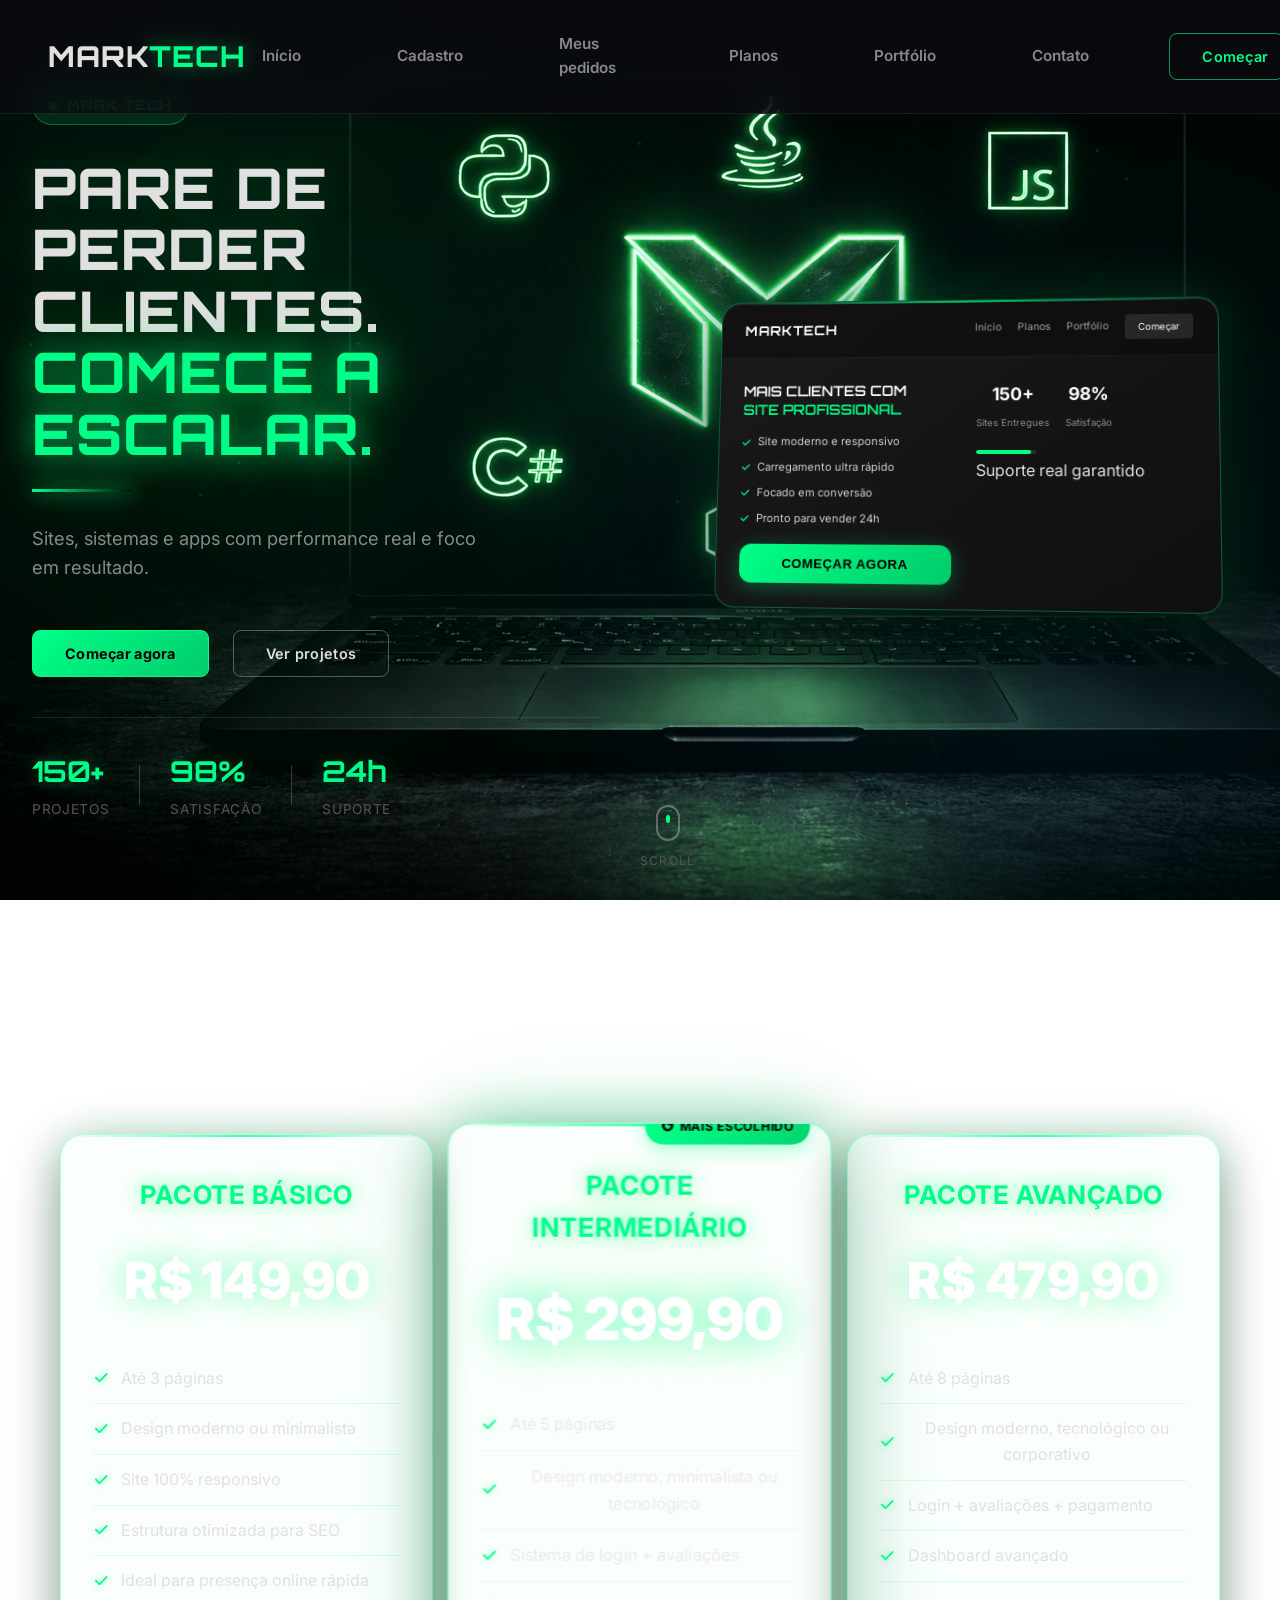
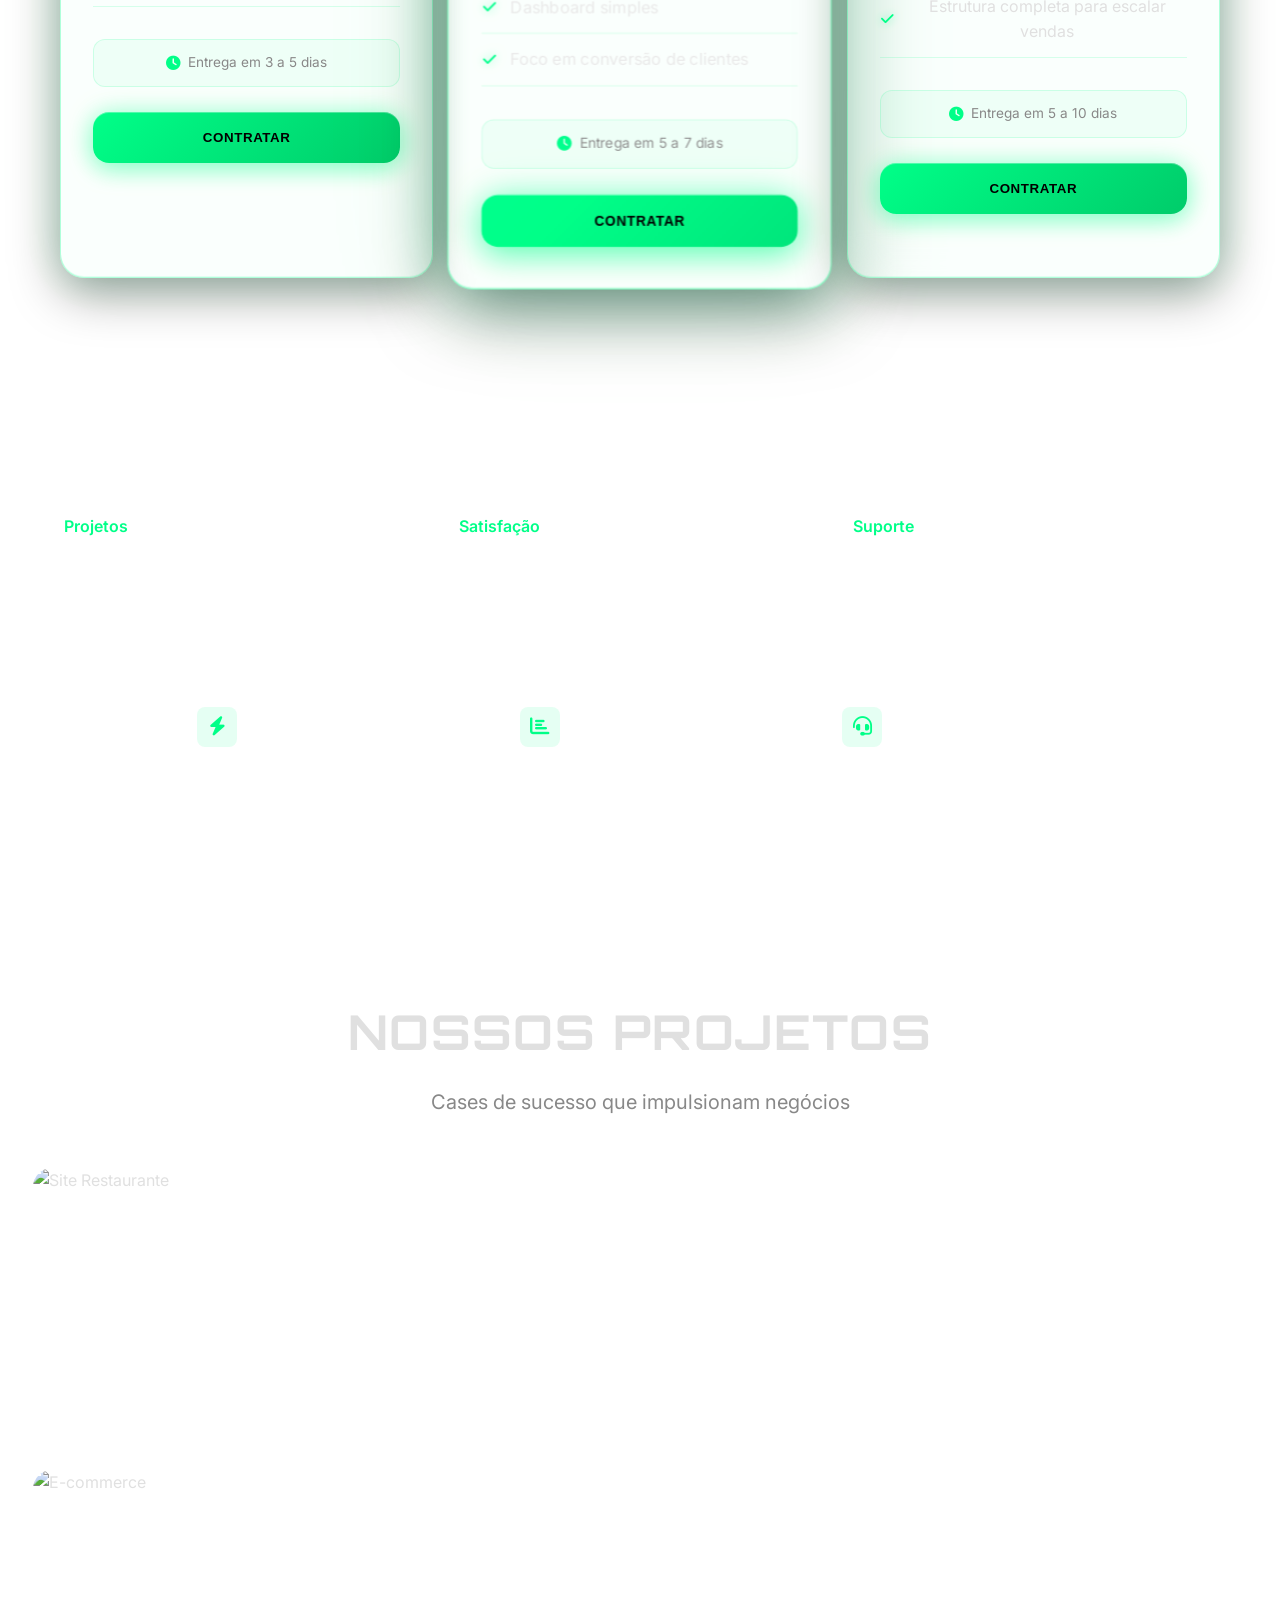
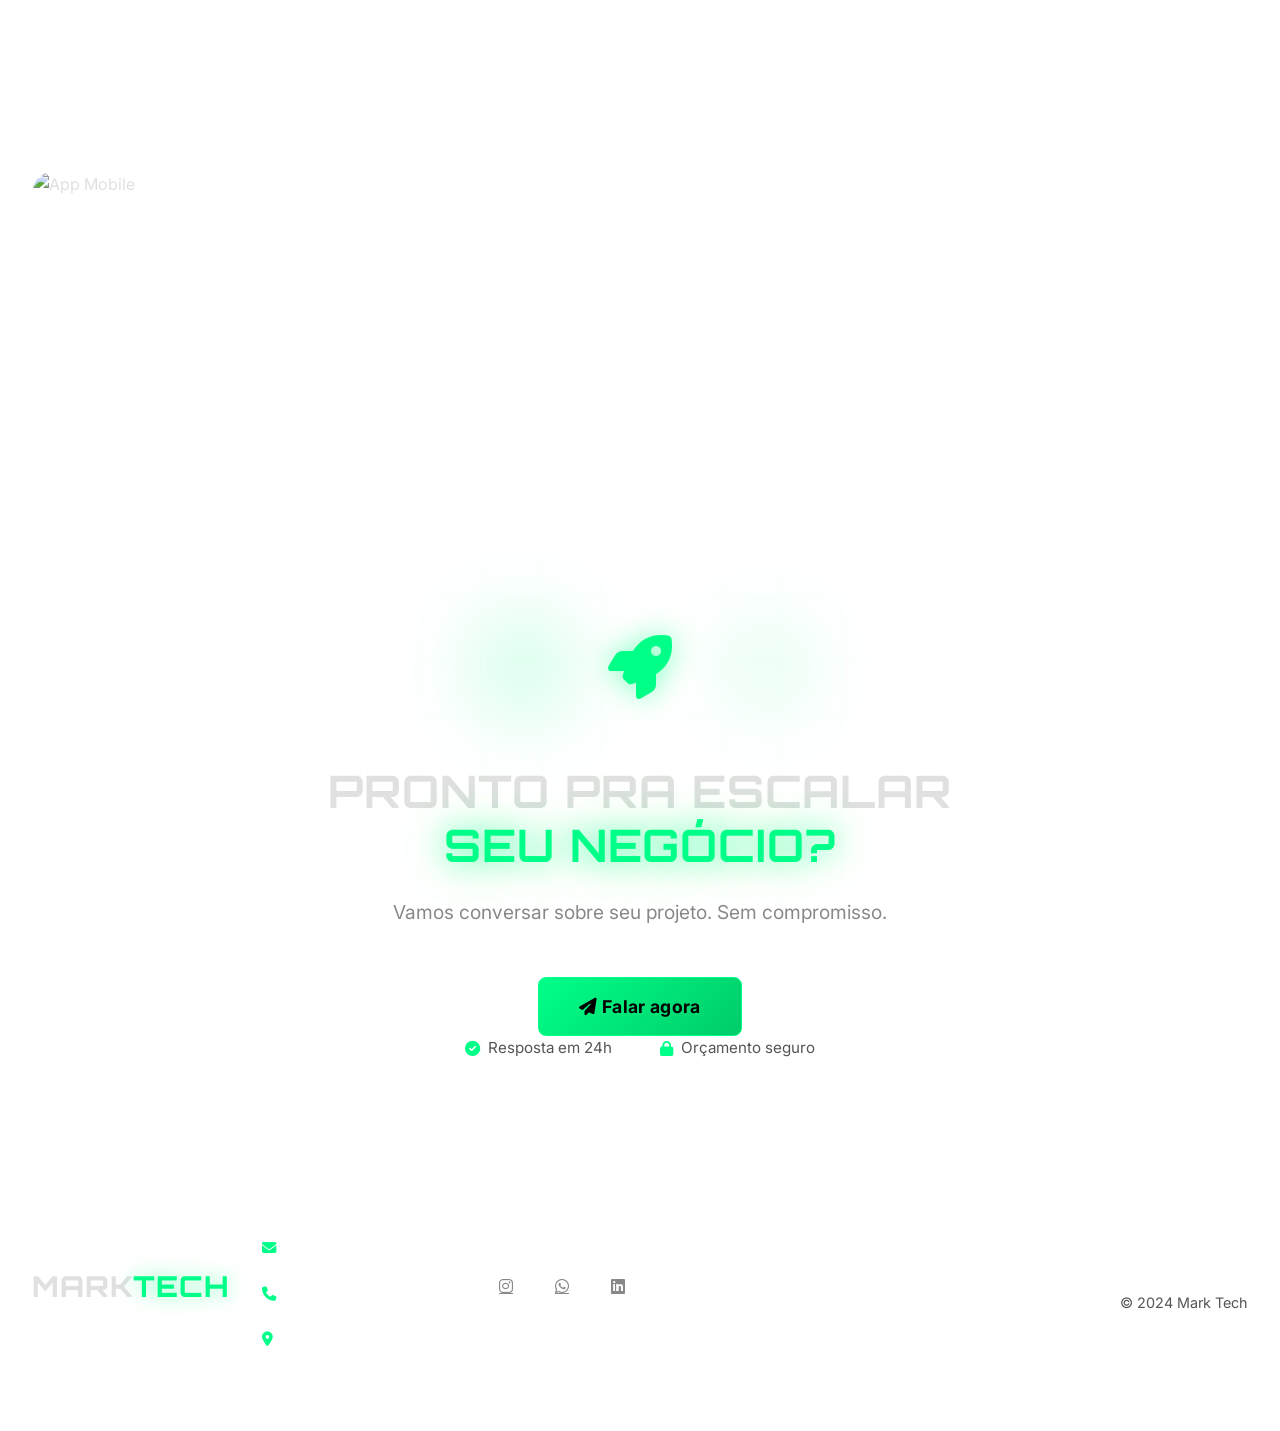
==== commit e2b47d1d: "Add files via upload" ====
--- a/index.html
+++ b/index.html
@@ -12,8 +12,18 @@
     <link rel="stylesheet" href="https://cdnjs.cloudflare.com/ajax/libs/font-awesome/6.4.0/css/all.min.css">
 </head>
 <body>
-    <!-- ========== DIVISÃO 0: BACKGROUND (FUNDO ANIMADO) ========== -->
-    <div class="tech-background">
+        <div class="tech-background">
+        <!-- Base Image Layer - FUNDO.png (locked, untouched) -->
+        <div class="base-image-layer"></div>
+        
+        <!-- Green Neon Smoke Layer - Continuous Animation -->
+        <div class="smoke-layer">
+            <div class="smoke smoke-1"></div>
+            <div class="smoke smoke-2"></div>
+            <div class="smoke smoke-3"></div>
+        </div>
+        
+        <!-- Existing Effects (preserved) -->
         <div class="neural-network" id="neuralNetwork"></div>
         <div class="particle-field"></div>
         <div class="grid-overlay"></div>
@@ -43,9 +53,7 @@
         </nav>
     </header>
 
-    <!-- ========== DIVISÃO 1: HERO 3D IMPACTO ========== -->
-    <section id="hero" class="hero-section">
-        <div class="section-marker">DIV HERO</div>
+        <section id="hero" class="hero-section">
         
         <!-- Background Effects -->
         <div class="hero-bg-grid"></div>
@@ -214,7 +222,6 @@
 
     <!-- ========== SEÇÃO RECURSOS ========== -->
     <section id="recursos" class="recursos-section">
-        <div class="section-marker">DIV RECURSOS</div>
         <div class="section-container">
             <div class="recursos-header">
                 <div class="recursos-stats">
@@ -263,7 +270,6 @@
     </section>
 
     <section id="portfolio" class="portfolio-section">
-        <div class="section-marker">DIV PORTFÓLIO</div>
         <div class="section-container">
             <div class="section-header">
                 <h2 class="section-title">Nossos Projetos</h2>
@@ -313,9 +319,7 @@
         </div>
     </section>
 
-    <!-- ========== DIVISÃO CTA (CONTATO) ========== -->
-    <section id="final-cta" class="cta-section">
-        <div class="section-marker">DIV CTA</div>
+        <section id="final-cta" class="cta-section">
         
         <!-- Background effects -->
         <div class="cta-bg-grid"></div>
@@ -347,9 +351,7 @@
         </div>
     </section>
 
-    <!-- ========== DIVISÃO FOOTER: RODAPÉ ========== -->
-    <footer id="contact" class="footer">
-        <div class="section-marker">DIV FOOTER</div>
+        <footer id="contact" class="footer">
         <div class="footer-container">
             <div class="footer-brand">
                 <div class="brand">
--- a/styles.css
+++ b/styles.css
@@ -48,11 +48,11 @@
 /* Base Styles */
 html {
     scroll-behavior: smooth;
+    min-height: 100%;
 }
 
 body {
     font-family: 'Inter', -apple-system, BlinkMacSystemFont, sans-serif;
-    background: #000000;
     color: var(--text-primary);
     line-height: 1.6;
     overflow-x: hidden;
@@ -60,22 +60,181 @@
     -webkit-font-smoothing: antialiased;
     -moz-osx-font-smoothing: grayscale;
     text-rendering: optimizeLegibility;
-}
-
-/* Modern Tech Background - Preto Profundo com Animação Tecnológica */
+    min-height: 100vh;
+}
+
+/* ============================================
+   REUSABLE ANIMATED BACKGROUND COMPONENT
+   ============================================
+   
+   This is a global, reusable background animation system 
+   applied consistently across all pages:
+   
+   1. index.html
+   2. pedido-basico.html
+   3. pedido-intermediario.html  
+   4. pedido-avancado.html
+   
+   Layers (z-index order):
+   - z-index -10: FUNDO.png base image with horizontal drift
+   - z-index -9:  Green neon smoke animation
+   - z-index -2:  Tech background container
+   
+   Features:
+   - Continuous horizontal parallax (60s loop)
+   - Organic green neon smoke (20-30s loop)
+   - Independent layer animations
+   - Mobile optimized (animations disabled)
+   - GPU accelerated with will-change
+   
+   ============================================ */
+
+/* Base Layer - FUNDO.png (Locked, Untouched) with Horizontal Movement */
+.base-image-layer {
+    position: fixed;
+    top: 0;
+    left: 0;
+    width: 120%;
+    height: 100%;
+    background: url('FUNDO.png') center center / cover no-repeat;
+    z-index: -10;
+    pointer-events: none;
+    animation: horizontalDrift 60s linear infinite;
+    will-change: transform;
+}
+
+/* Continuous horizontal parallax movement */
+@keyframes horizontalDrift {
+    0% {
+        transform: translateX(-5%);
+    }
+    50% {
+        transform: translateX(0%);
+    }
+    100% {
+        transform: translateX(-5%);
+    }
+}
+
+/* Ensure all sections are transparent to show background */
+section {
+    background: transparent !important;
+}
+
+/* Tech background container for layered effects */
 .tech-background {
     position: fixed;
     top: 0;
     left: 0;
     width: 100%;
-    height: 100%;
+    height: 100vh;
     z-index: -2;
     pointer-events: none;
-    background: 
-        linear-gradient(135deg, #050505 0%, #000000 25%, #0a0a0a 50%, #000000 75%, #050505 100%),
-        radial-gradient(ellipse at 20% 30%, rgba(0, 255, 136, 0.06) 0%, transparent 50%),
-        radial-gradient(ellipse at 80% 70%, rgba(0, 136, 255, 0.04) 0%, transparent 50%);
-    animation: gradientShift 30s ease-in-out infinite;
+}
+
+/* ============================================
+   GREEN NEON SMOKE EFFECT - Continuous Organic
+   ============================================ */
+.smoke-layer {
+    position: fixed;
+    top: 0;
+    left: 0;
+    width: 100%;
+    height: 100%;
+    z-index: -9;
+    pointer-events: none;
+    overflow: hidden;
+}
+
+.smoke {
+    position: absolute;
+    width: 200%;
+    height: 200%;
+    background: radial-gradient(ellipse at 30% 50%, 
+        rgba(0, 255, 127, 0.06) 0%, 
+        rgba(0, 255, 127, 0.03) 20%, 
+        rgba(0, 200, 100, 0.01) 40%,
+        transparent 70%);
+    filter: blur(100px);
+    opacity: 0.5;
+    animation: smokeFlow 20s ease-in-out infinite;
+    mix-blend-mode: screen;
+}
+
+.smoke-1 {
+    top: -50%;
+    left: -30%;
+    animation-delay: 0s;
+    animation-duration: 25s;
+}
+
+.smoke-2 {
+    top: -30%;
+    right: -40%;
+    animation-delay: -8s;
+    animation-duration: 30s;
+    background: radial-gradient(ellipse at 70% 40%, 
+        rgba(0, 255, 127, 0.05) 0%, 
+        rgba(0, 255, 127, 0.02) 25%, 
+        transparent 65%);
+}
+
+.smoke-3 {
+    bottom: -40%;
+    left: 20%;
+    animation-delay: -15s;
+    animation-duration: 28s;
+    background: radial-gradient(ellipse at 50% 60%, 
+        rgba(0, 255, 127, 0.04) 0%, 
+        rgba(0, 255, 127, 0.02) 30%, 
+        transparent 60%);
+}
+
+/* Organic continuous smoke animation */
+@keyframes smokeFlow {
+    0% {
+        transform: translateX(0) translateY(0) scale(1) rotate(0deg);
+        opacity: 0.4;
+    }
+    20% {
+        transform: translateX(8%) translateY(-5%) scale(1.1) rotate(3deg);
+        opacity: 0.5;
+    }
+    40% {
+        transform: translateX(-5%) translateY(8%) scale(1.05) rotate(-2deg);
+        opacity: 0.45;
+    }
+    60% {
+        transform: translateX(10%) translateY(3%) scale(1.15) rotate(4deg);
+        opacity: 0.5;
+    }
+    80% {
+        transform: translateX(-3%) translateY(-8%) scale(1.08) rotate(-3deg);
+        opacity: 0.4;
+    }
+    100% {
+        transform: translateX(0) translateY(0) scale(1) rotate(0deg);
+        opacity: 0.4;
+    }
+}
+
+/* Smooth parallax effect on scroll */
+@media (min-width: 768px) {
+    .base-image-layer {
+        background-attachment: fixed;
+    }
+}
+
+/* Mobile optimization - disable animations for performance */
+@media (max-width: 768px) {
+    .smoke {
+        display: none;
+    }
+    .base-image-layer {
+        animation: none;
+        width: 100%;
+        transform: none;
+    }
 }
 
 @keyframes gradientShift {
@@ -337,7 +496,6 @@
 /* Problem Section - Design Moderno */
 .problem-section {
     padding: var(--space-3xl) 0;
-    background: linear-gradient(135deg, #000000 0%, #0a0a0a 100%);
     position: relative;
     overflow: hidden;
 }
@@ -438,7 +596,6 @@
 /* Solution Section - Design Moderno */
 .solution-section {
     padding: var(--space-3xl) 0;
-    background: linear-gradient(135deg, #0a0a0a 0%, #000000 100%);
     position: relative;
     overflow: hidden;
 }
@@ -646,7 +803,6 @@
     align-items: center;
     position: relative;
     padding-top: 70px;
-    background: linear-gradient(135deg, #050505 0%, #000000 50%, #0a0a0a 100%);
     overflow: hidden;
 }
 
@@ -1383,7 +1539,6 @@
 
 /* Services Section - Premium */
 .services-section {
-    background: radial-gradient(ellipse at center top, rgba(0, 255, 136, 0.03) 0%, transparent 50%);
     position: relative;
 }
 
@@ -1409,7 +1564,6 @@
 }
 
 .service-card {
-    background: #0a0a0a;
     border: 1px solid #1a1a1a;
     border-radius: 16px;
     padding: 40px 30px;
@@ -2527,7 +2681,6 @@
 
 /* Final CTA - Visual Impacto */
 .cta-section {
-    background: linear-gradient(135deg, rgba(0, 255, 136, 0.05) 0%, transparent 50%, rgba(0, 255, 136, 0.03) 100%);
     text-align: center;
     padding: var(--space-3xl) 0;
     position: relative;
@@ -2698,7 +2851,6 @@
 
 /* Footer - Simplificado */
 .footer {
-    background: #000000;
     padding: var(--space-xl) 0;
     border-top: 1px solid rgba(0, 255, 136, 0.1);
     position: relative;
@@ -2963,7 +3115,6 @@
 
 /* Pricing Section - Cards Modernos */
 .pricing-section {
-    background: linear-gradient(135deg, #000000 0%, #0a0a0a 50%, #000000 100%);
     position: relative;
     overflow: hidden;
     padding: var(--space-3xl) 0;
@@ -3245,7 +3396,6 @@
     display: flex;
     align-items: center;
     justify-content: center;
-    background: linear-gradient(135deg, #000000 0%, #0a0a0a 50%, #000000 100%);
     position: relative;
     overflow: hidden;
 }
@@ -3382,7 +3532,6 @@
 /* Dashboard */
 .dashboard {
     min-height: 100vh;
-    background: linear-gradient(135deg, #000000 0%, #0a0a0a 50%, #000000 100%);
     animation: dashboardFadeIn 0.6s ease-out;
 }
 
@@ -3684,7 +3833,6 @@
 .plan-detail-section {
     min-height: 100vh;
     padding: var(--space-3xl) 0;
-    background: linear-gradient(135deg, #000000 0%, #0a0a0a 50%, #000000 100%);
     position: relative;
     overflow: hidden;
 }
@@ -3889,7 +4037,6 @@
 
 /* Footer Styles */
 .footer {
-    background: linear-gradient(135deg, #0a0a0a 0%, #000000 100%);
     border-top: 1px solid rgba(255, 255, 255, 0.05);
     padding: var(--space-2xl) 0;
 }
@@ -4092,7 +4239,6 @@
 .order-section {
     min-height: 100vh;
     padding: var(--space-3xl) 0;
-    background: linear-gradient(135deg, #050505 0%, #000000 50%, #0a0a0a 100%);
     position: relative;
     overflow: hidden;
 }
@@ -4411,7 +4557,6 @@
     padding: 100px 20px;
     max-width: 1200px;
     margin: 0 auto;
-    background: #000;
 }
 
 .pacotes h2 {
@@ -5070,7 +5215,6 @@
 /* ========== SEÇÃO RECURSOS ========== */
 .recursos-section {
     padding: 5rem 0;
-    background: linear-gradient(180deg, #000 0%, #0a0a0a 100%);
 }
 
 .recursos-header {
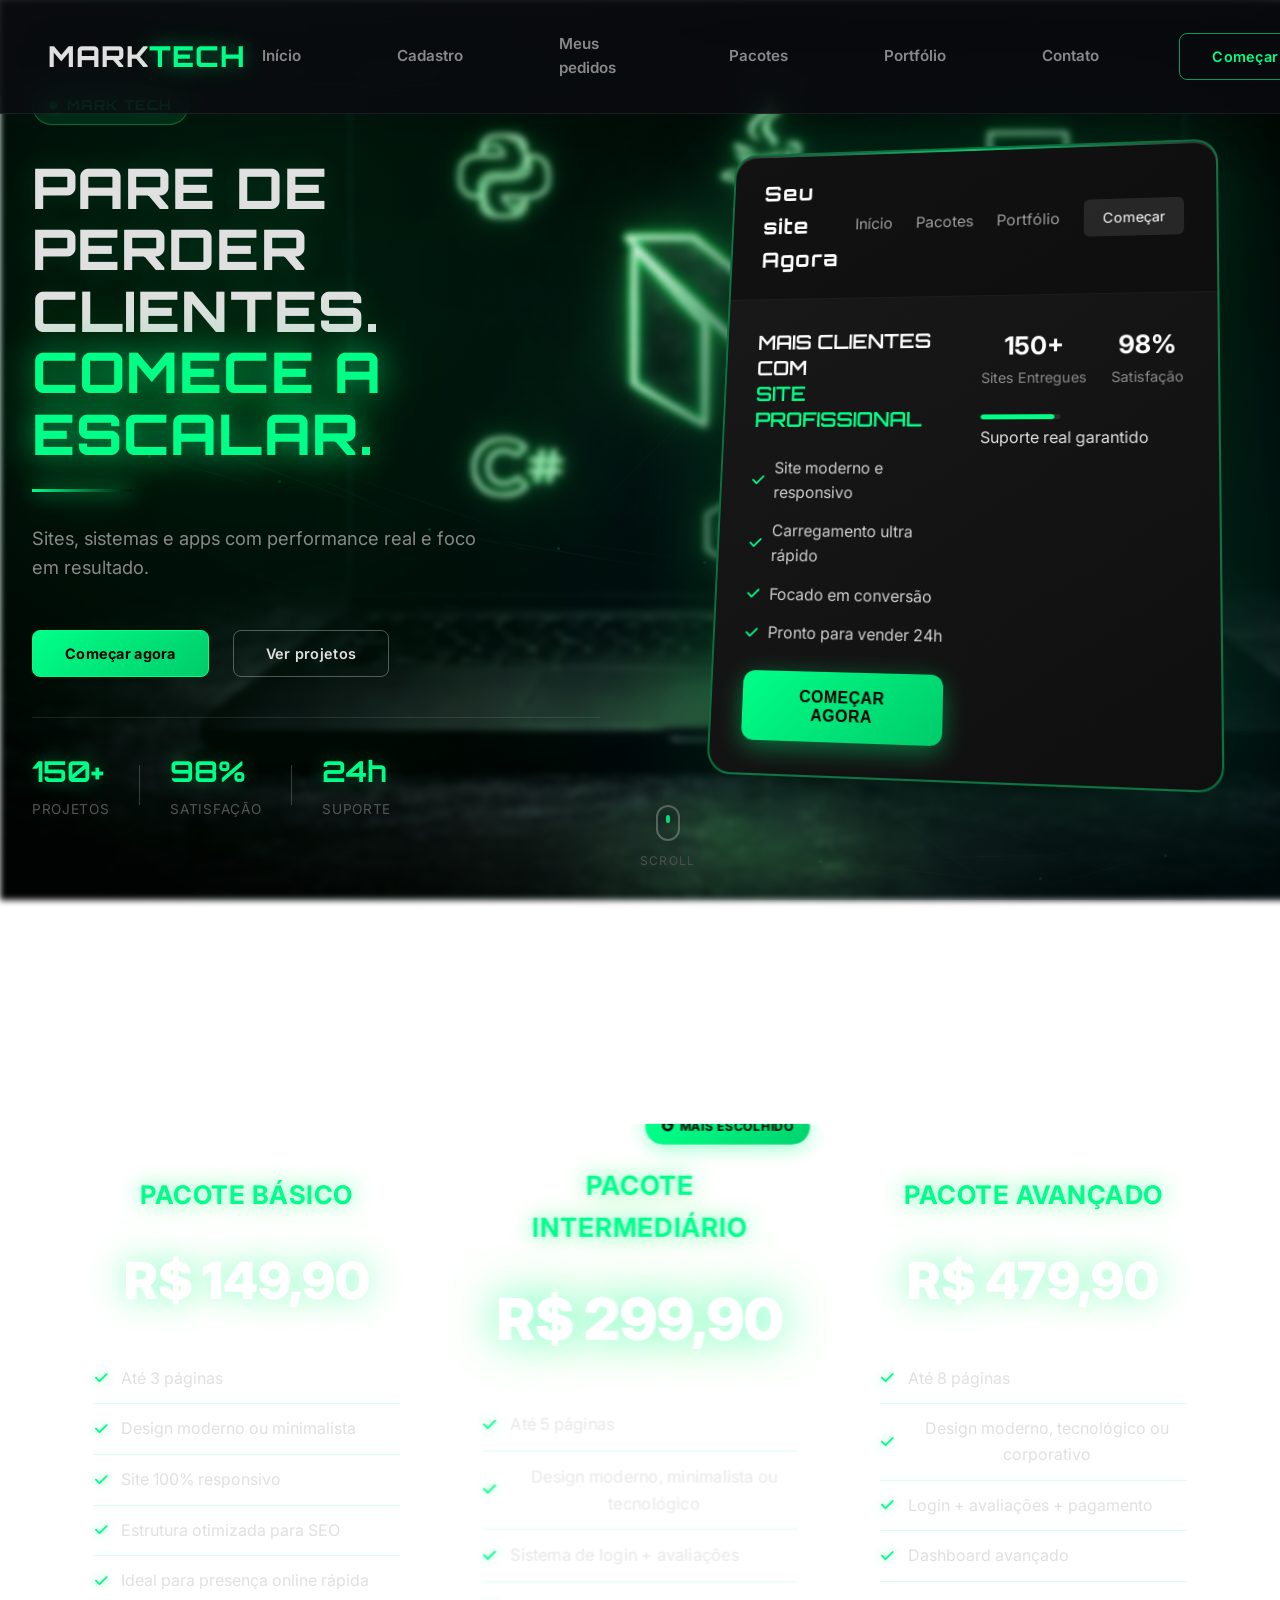
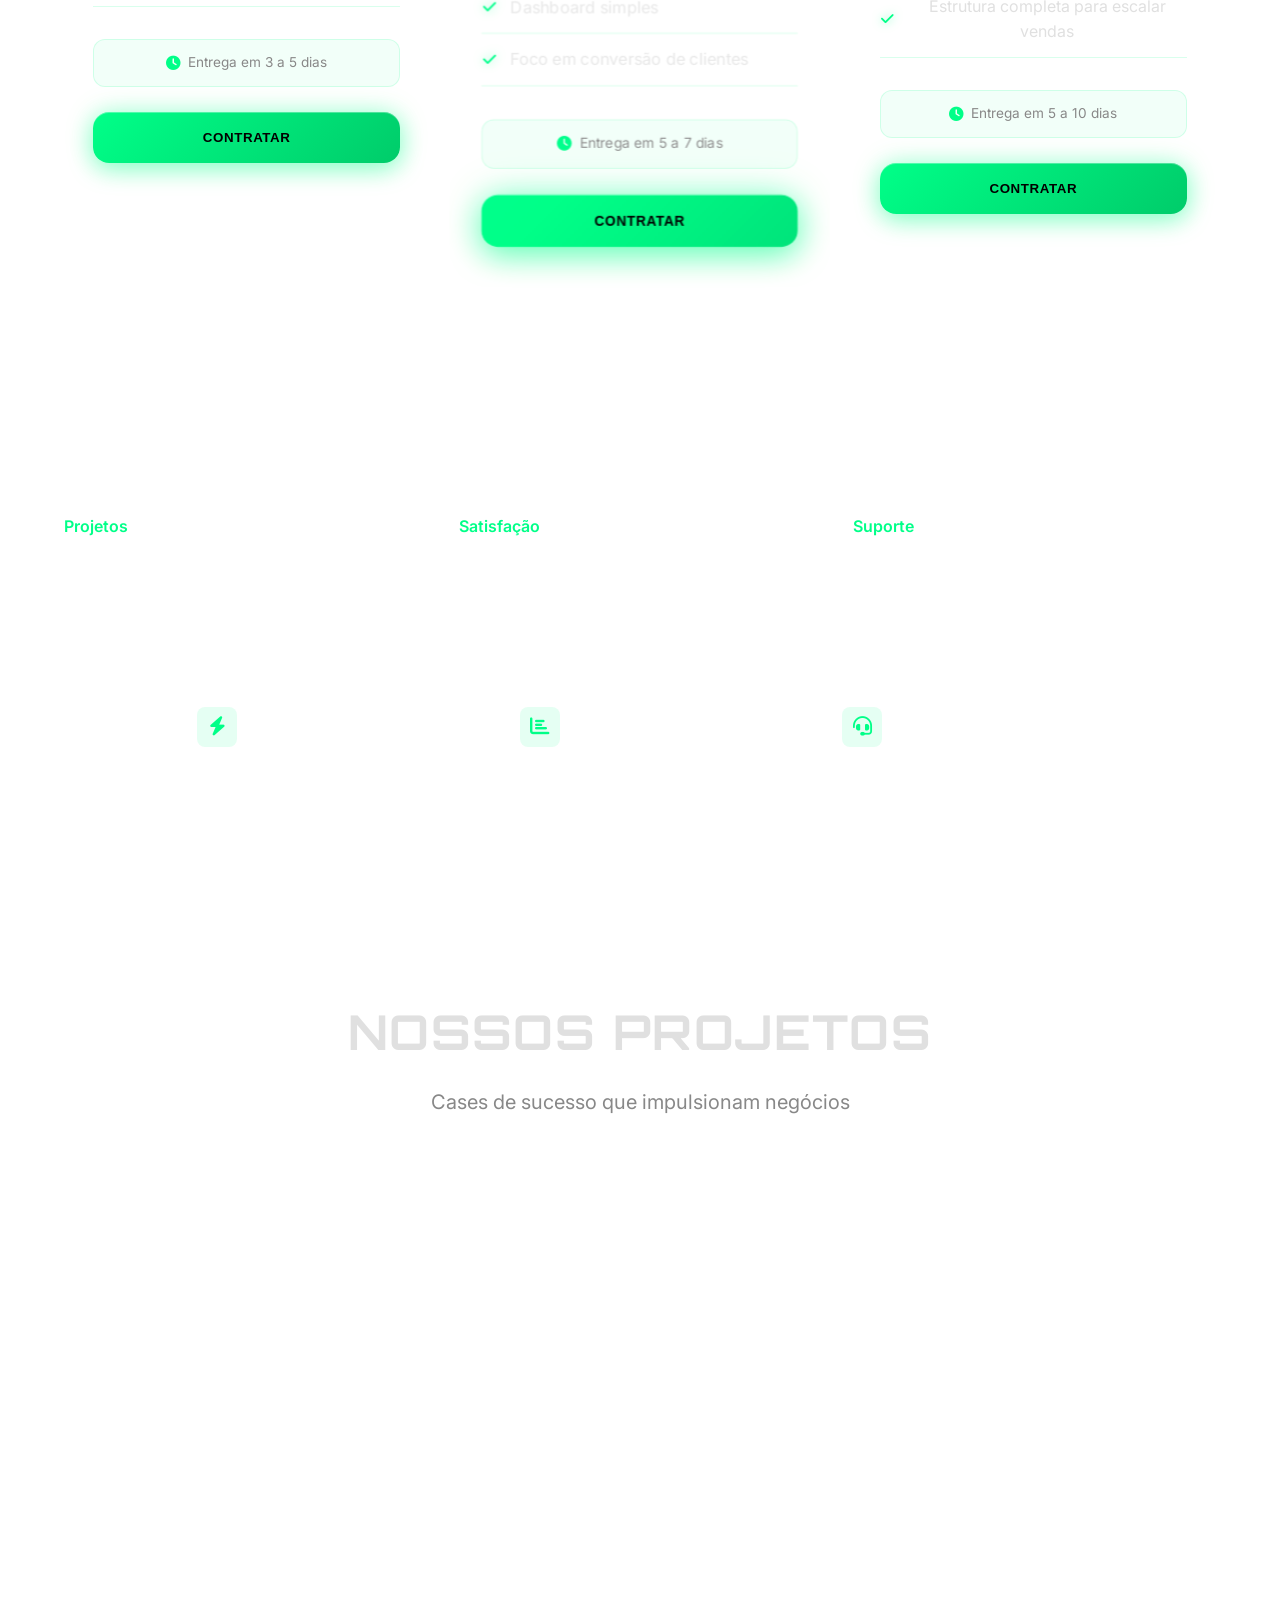
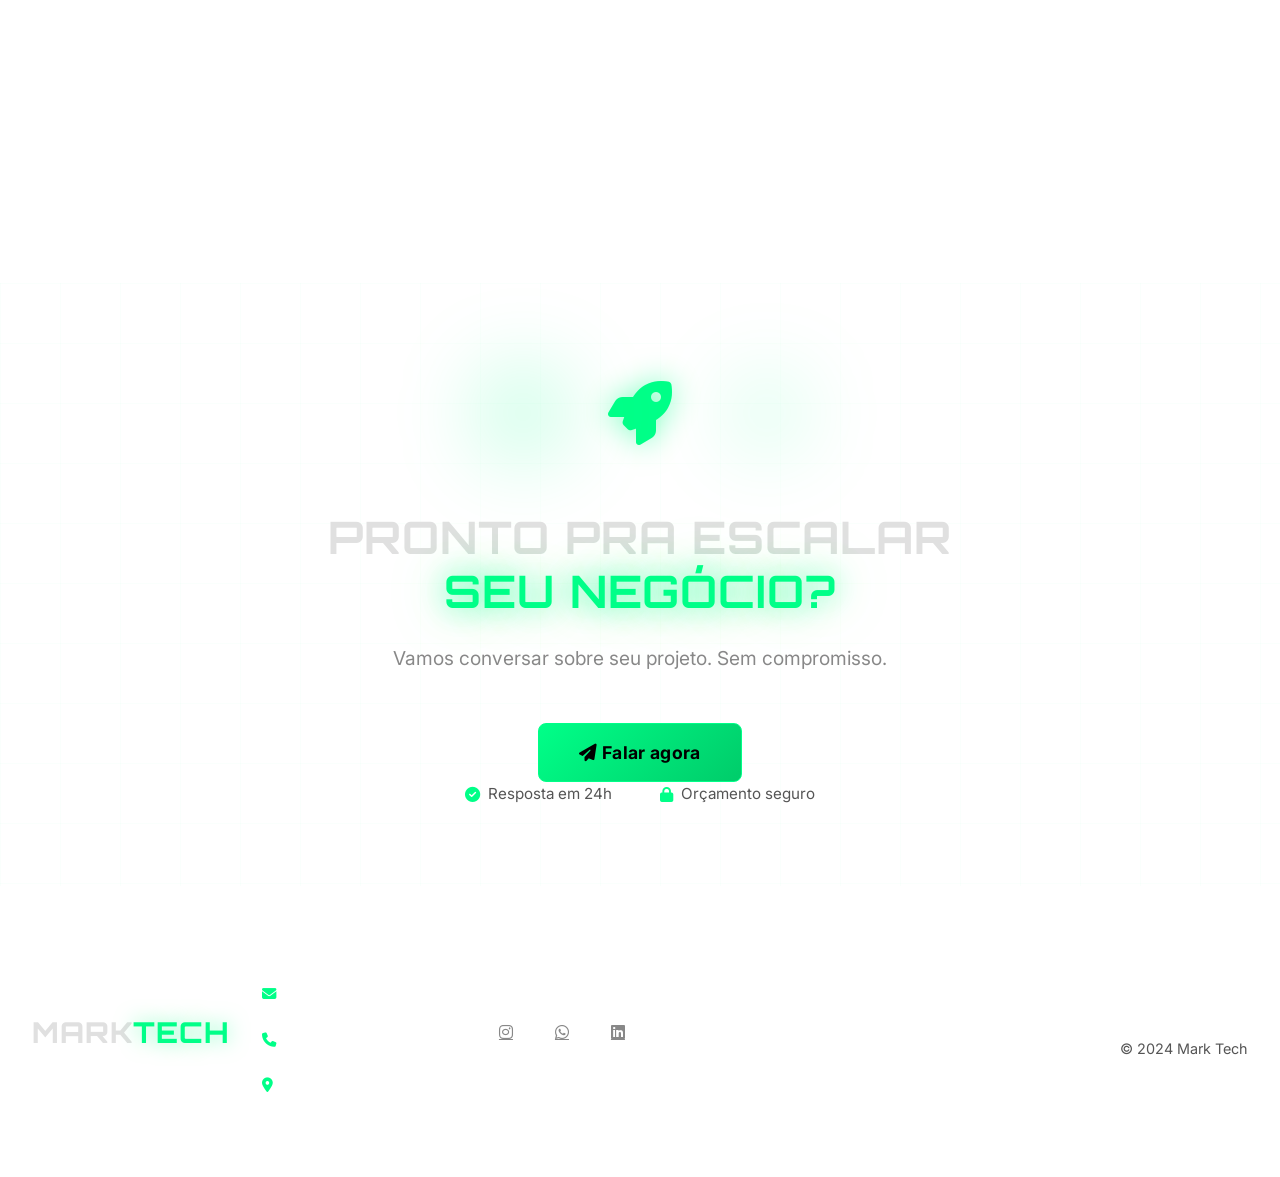
==== commit 28e75d3c: "Add files via upload" ====
--- a/index.html
+++ b/index.html
@@ -40,7 +40,7 @@
                 <a href="#hero" class="nav-link">Início</a>
                 <a href="#cadastro" class="nav-link">Cadastro</a>
                 <a href="#pedidos" class="nav-link">Meus pedidos</a>
-                <a href="#pricing" class="nav-link">Planos</a>
+                <a href="#pricing" class="nav-link">Pacotes</a>
                 <a href="#portfolio" class="nav-link">Portfólio</a>
                 <a href="#contact" class="nav-link">Contato</a>
                 <button class="premium-btn">Começar</button>
@@ -104,10 +104,10 @@
             <div class="hero-dashboard">
                 <div class="dashboard-frame">
                     <div class="dashboard-header-mock">
-                        <span class="mock-logo">MARKTECH</span>
+                        <span class="mock-logo">Seu site Agora</span>
                         <div class="mock-nav">
                             <span>Início</span>
-                            <span>Planos</span>
+                            <span>Pacotes</span>
                             <span>Portfólio</span>
                             <span class="mock-btn">Começar</span>
                         </div>
--- a/styles.css
+++ b/styles.css
@@ -89,7 +89,7 @@
    
    ============================================ */
 
-/* Base Layer - FUNDO.png (Locked, Untouched) with Horizontal Movement */
+/* Base Layer - FUNDO.png (Locked, Untouched) with Horizontal Movement + Light Blur */
 .base-image-layer {
     position: fixed;
     top: 0;
@@ -101,6 +101,7 @@
     pointer-events: none;
     animation: horizontalDrift 60s linear infinite;
     will-change: transform;
+    filter: blur(3px);
 }
 
 /* Continuous horizontal parallax movement */
@@ -4934,17 +4935,17 @@
 
 .dashboard-frame {
     background: linear-gradient(145deg, #1a1a1a 0%, #0f0f0f 100%);
-    border-radius: 20px;
-    border: 1px solid rgba(0, 255, 136, 0.3);
+    border-radius: 24px;
+    border: 2px solid rgba(0, 255, 136, 0.4);
     box-shadow: 
-        0 30px 90px rgba(0, 0, 0, 0.7),
-        0 0 60px rgba(0, 255, 136, 0.2),
-        inset 0 1px 0 rgba(255, 255, 255, 0.15);
+        0 50px 150px rgba(0, 0, 0, 0.8),
+        0 0 100px rgba(0, 255, 136, 0.25),
+        inset 0 2px 0 rgba(255, 255, 255, 0.2);
     width: 100%;
-    max-width: 520px;
+    max-width: 900px;
     overflow: hidden;
-    transform: perspective(1000px) rotateY(-5deg) rotateX(5deg);
-    transition: transform 0.3s cubic-bezier(0.4, 0, 0.2, 1);
+    transform: perspective(1200px) rotateY(-8deg) rotateX(8deg) scale(1);
+    transition: all 0.4s cubic-bezier(0.4, 0, 0.2, 1);
     backdrop-filter: blur(20px);
     position: relative;
     cursor: pointer;
@@ -4975,12 +4976,12 @@
 }
 
 .dashboard-frame:hover {
-    transform: perspective(1000px) rotateY(0deg) rotateX(0deg) scale(1.03);
+    transform: perspective(1200px) rotateY(0deg) rotateX(0deg) scale(1.05);
     box-shadow: 
-        0 40px 120px rgba(0, 0, 0, 0.8),
-        0 0 80px rgba(0, 255, 136, 0.3),
-        inset 0 1px 0 rgba(255, 255, 255, 0.25);
-    border-color: rgba(0, 255, 136, 0.5);
+        0 60px 180px rgba(0, 0, 0, 0.9),
+        0 0 120px rgba(0, 255, 136, 0.4),
+        inset 0 2px 0 rgba(255, 255, 255, 0.3);
+    border-color: rgba(0, 255, 136, 0.6);
 }
 
 .dashboard-frame:hover::after {
@@ -4993,10 +4994,10 @@
 
 @keyframes dashboardRotate360 {
     0% {
-        transform: perspective(1000px) rotateY(0deg) scale(1.03);
+        transform: perspective(1200px) rotateY(0deg) scale(1.05);
     }
     100% {
-        transform: perspective(1000px) rotateY(360deg) scale(1.03);
+        transform: perspective(1200px) rotateY(360deg) scale(1.05);
     }
 }
 
@@ -5004,7 +5005,7 @@
     display: flex;
     justify-content: space-between;
     align-items: center;
-    padding: 1rem 1.5rem;
+    padding: 1.5rem 2rem;
     background: rgba(0, 0, 0, 0.3);
     border-bottom: 1px solid rgba(255, 255, 255, 0.05);
 }
@@ -5012,46 +5013,46 @@
 .mock-logo {
     font-family: 'Orbitron', sans-serif;
     font-weight: 700;
-    font-size: 0.85rem;
+    font-size: 1.4rem;
     color: #fff;
     letter-spacing: 1px;
 }
 
 .mock-nav {
     display: flex;
-    gap: 1rem;
+    gap: 1.5rem;
     align-items: center;
 }
 
 .mock-nav span {
-    font-size: 0.65rem;
+    font-size: 1rem;
     color: rgba(255, 255, 255, 0.6);
 }
 
 .mock-btn {
     background: rgba(255, 255, 255, 0.1);
-    padding: 0.3rem 0.8rem;
-    border-radius: 4px;
-    font-size: 0.6rem !important;
+    padding: 0.5rem 1.2rem;
+    border-radius: 6px;
+    font-size: 0.9rem !important;
     color: #fff !important;
 }
 
 .dashboard-body {
     display: grid;
     grid-template-columns: 1fr 1fr;
+    gap: 2rem;
+    padding: 2rem;
+}
+
+.dashboard-left {
+    display: flex;
+    flex-direction: column;
     gap: 1.5rem;
-    padding: 1.5rem;
-}
-
-.dashboard-left {
-    display: flex;
-    flex-direction: column;
-    gap: 1rem;
 }
 
 .dash-title {
     font-family: 'Orbitron', sans-serif;
-    font-size: 0.9rem;
+    font-size: 1.3rem;
     font-weight: 600;
     color: #fff;
     line-height: 1.3;
@@ -5068,36 +5069,37 @@
     margin: 0;
     display: flex;
     flex-direction: column;
-    gap: 0.5rem;
+    gap: 0.8rem;
 }
 
 .dash-features li {
-    font-size: 0.7rem;
+    font-size: 1rem;
     color: rgba(255, 255, 255, 0.8);
     display: flex;
     align-items: center;
-    gap: 0.5rem;
+    gap: 0.6rem;
 }
 
 .dash-features li i {
     color: var(--neon-green);
-    font-size: 0.6rem;
+    font-size: 0.9rem;
 }
 
 .dash-btn {
     background: linear-gradient(135deg, var(--neon-green), #00cc6a);
     color: #000;
     border: none;
-    padding: 12px 24px;
+    padding: 16px 32px;
     border-radius: 12px;
     font-weight: 700;
+    font-size: 1rem;
     cursor: pointer;
     transition: all 0.3s cubic-bezier(0.4, 0, 0.2, 1);
     position: relative;
     overflow: hidden;
     text-transform: uppercase;
     letter-spacing: 0.5px;
-    box-shadow: 0 4px 20px rgba(0, 255, 136, 0.3);
+    box-shadow: 0 6px 25px rgba(0, 255, 136, 0.4);
 }
 
 .dash-btn::before {
@@ -5128,12 +5130,12 @@
 .dashboard-right {
     display: flex;
     flex-direction: column;
-    gap: 1rem;
+    gap: 1.5rem;
 }
 
 .dash-stats-row {
     display: flex;
-    gap: 1rem;
+    gap: 1.5rem;
 }
 
 .dash-stat {
@@ -5142,20 +5144,20 @@
 
 .dash-stat-value {
     display: block;
-    font-size: 1.1rem;
+    font-size: 1.6rem;
     font-weight: 700;
     color: #fff;
 }
 
 .dash-stat-label {
-    font-size: 0.6rem;
+    font-size: 0.9rem;
     color: rgba(255, 255, 255, 0.5);
 }
 
 .dash-chart {
     background: rgba(255, 255, 255, 0.03);
-    border-radius: 8px;
-    height: 60px;
+    border-radius: 10px;
+    height: 80px;
     position: relative;
     overflow: hidden;
 }
@@ -5165,9 +5167,9 @@
     bottom: 0;
     left: 0;
     right: 0;
-    height: 40px;
+    height: 55px;
     background: linear-gradient(90deg, transparent 0%, rgba(0, 255, 136, 0.3) 50%, transparent 100%);
-    border-radius: 4px;
+    border-radius: 6px;
 }
 
 .dash-bottom {
@@ -5179,20 +5181,20 @@
 .dash-progress {
     display: flex;
     flex-direction: column;
-    gap: 0.3rem;
+    gap: 0.4rem;
 }
 
 .progress-value {
-    font-size: 0.9rem;
+    font-size: 1.1rem;
     font-weight: 700;
     color: var(--neon-green);
 }
 
 .progress-bar {
-    width: 60px;
-    height: 4px;
+    width: 80px;
+    height: 5px;
     background: rgba(255, 255, 255, 0.1);
-    border-radius: 2px;
+    border-radius: 3px;
     overflow: hidden;
 }
 
@@ -5200,15 +5202,15 @@
     width: 92%;
     height: 100%;
     background: var(--neon-green);
-    border-radius: 2px;
+    border-radius: 3px;
 }
 
 .dash-badge {
     background: rgba(255, 255, 255, 0.05);
     border: 1px solid rgba(255, 255, 255, 0.1);
-    padding: 0.4rem 0.8rem;
+    padding: 0.6rem 1rem;
     border-radius: 20px;
-    font-size: 0.7rem;
+    font-size: 0.9rem;
     color: #fff;
 }
 
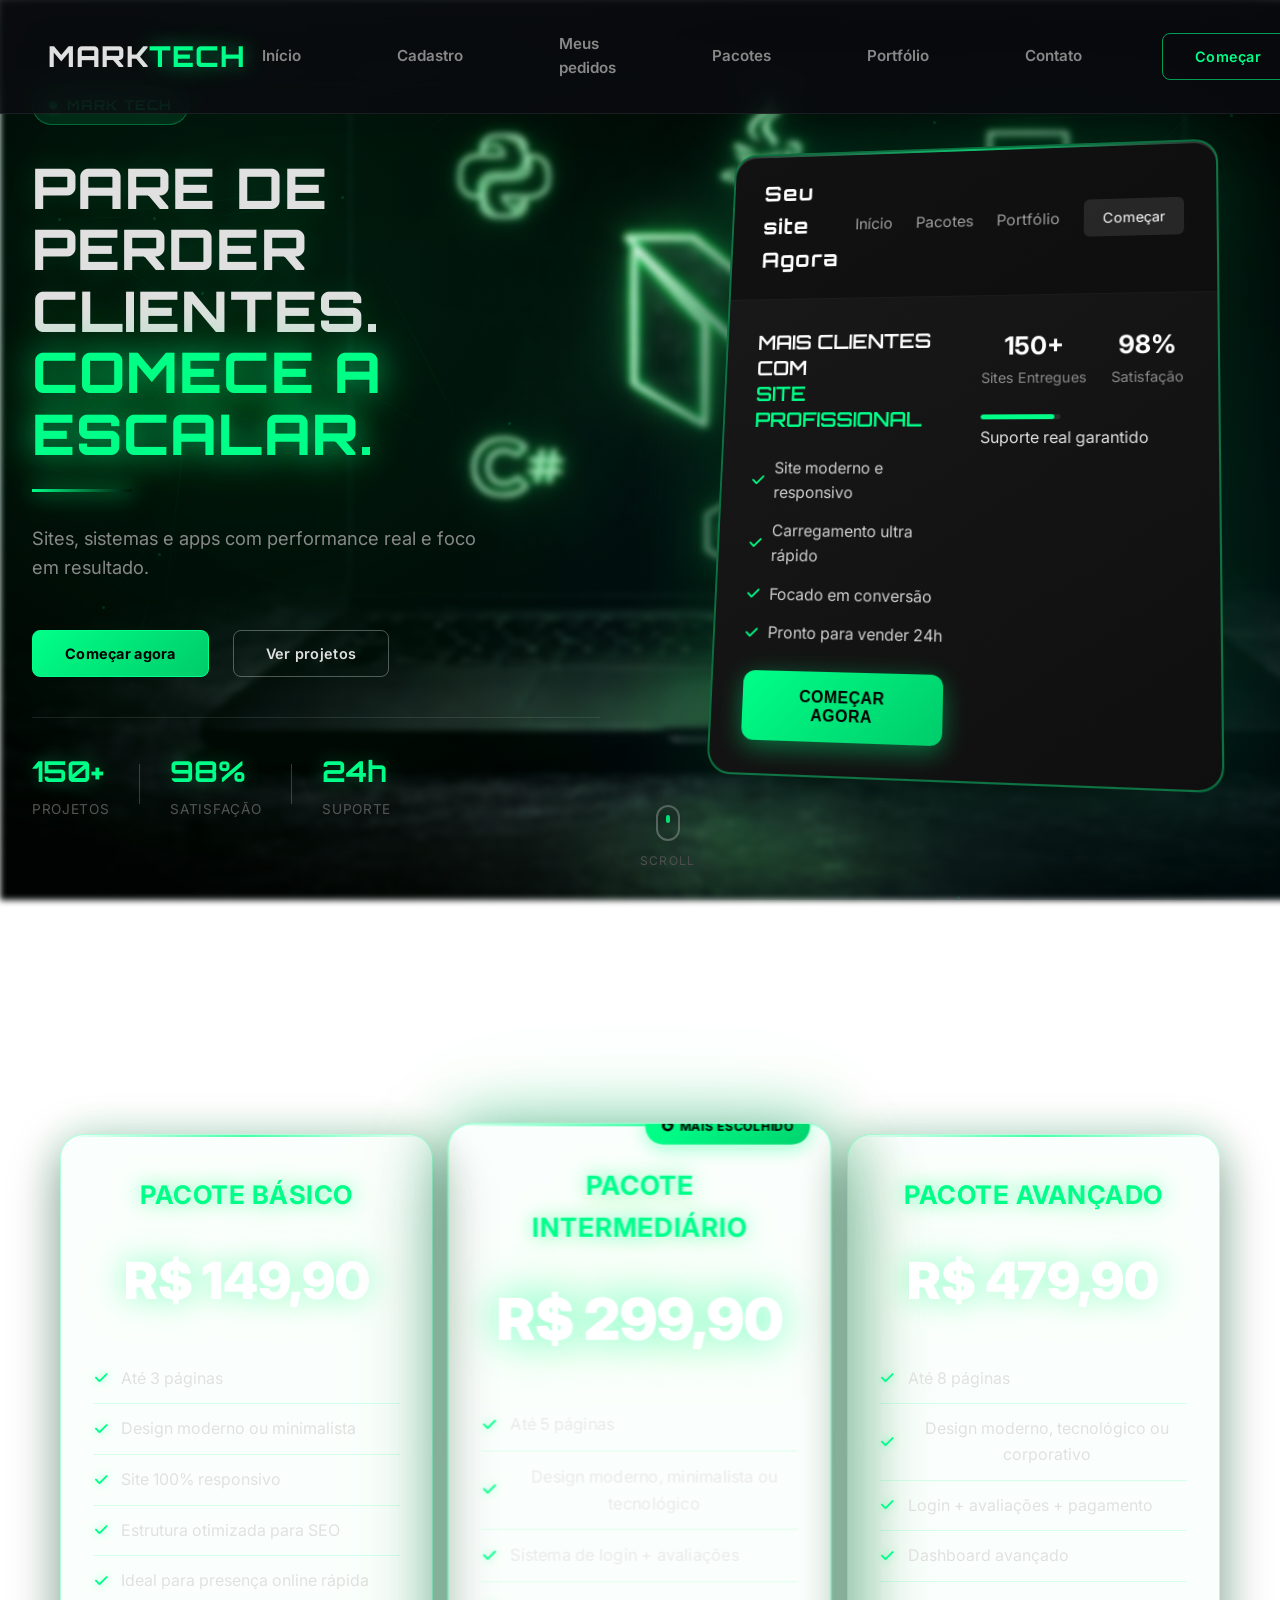
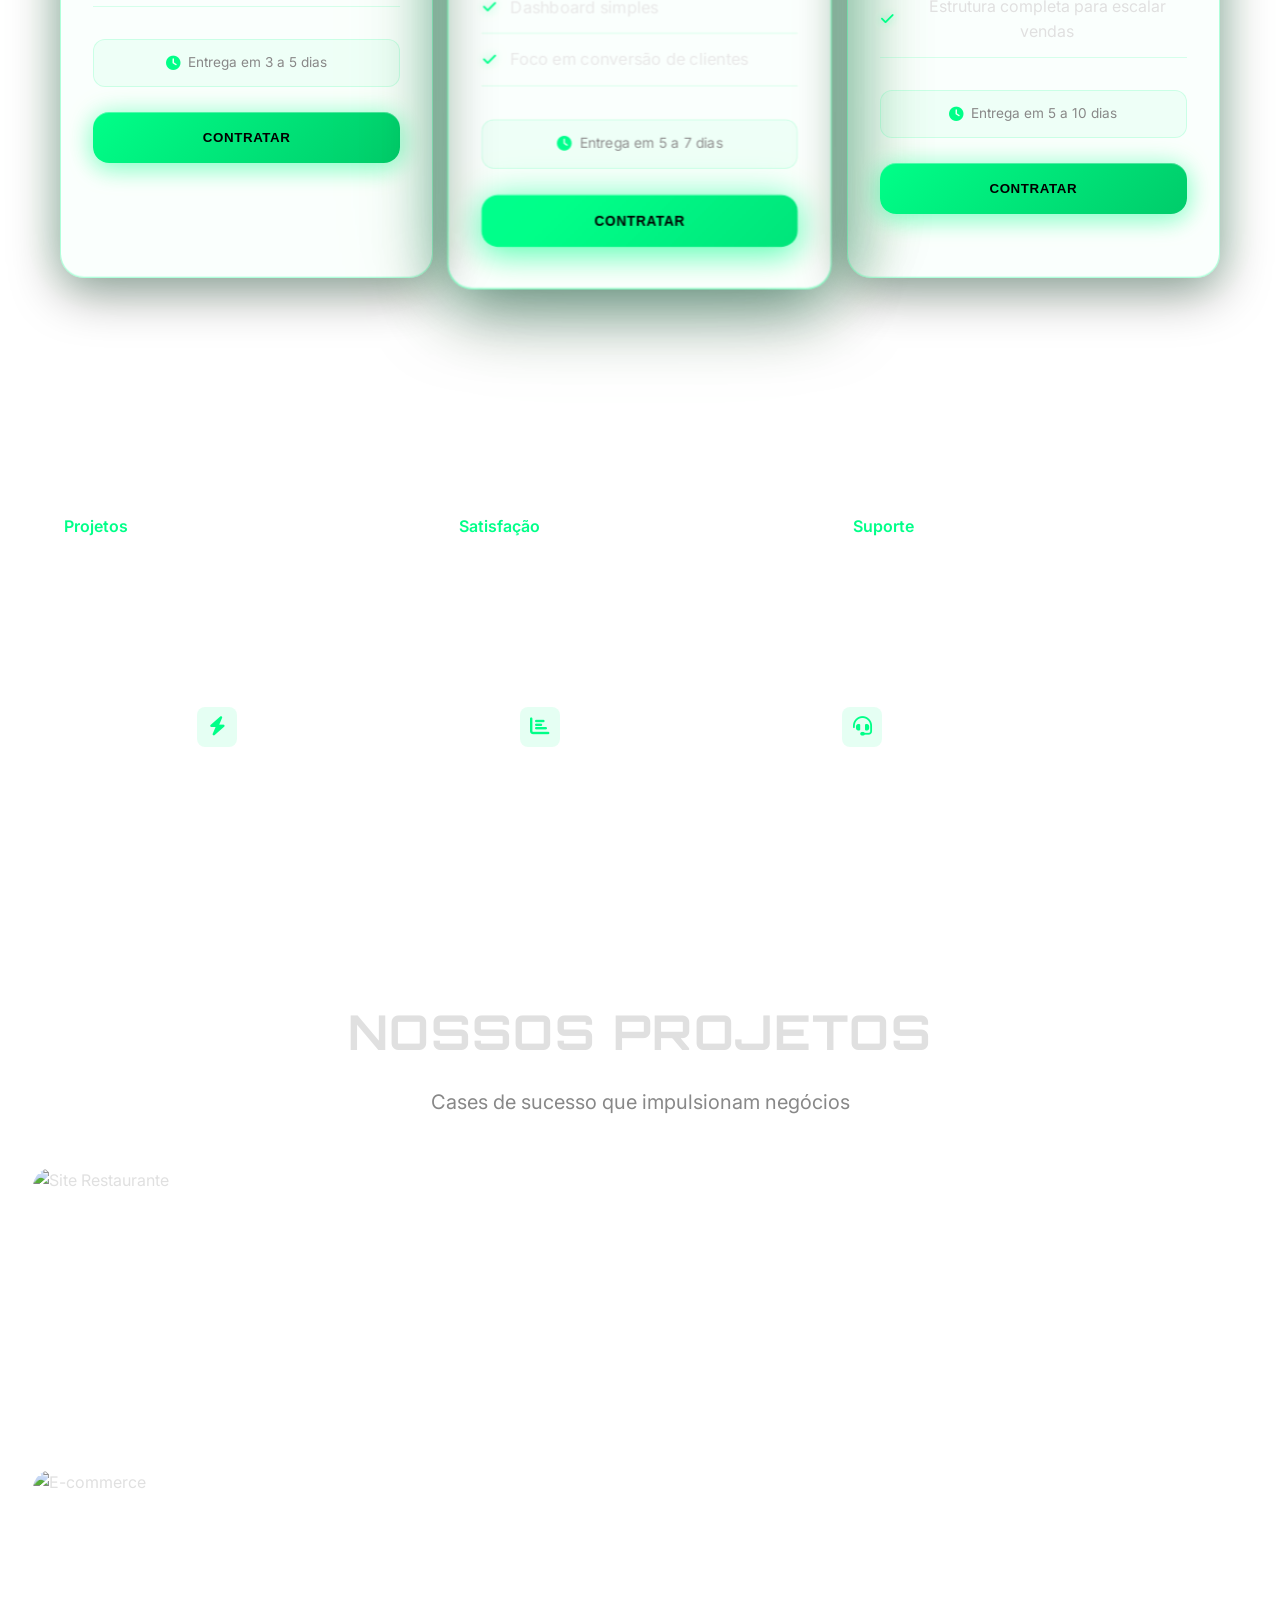
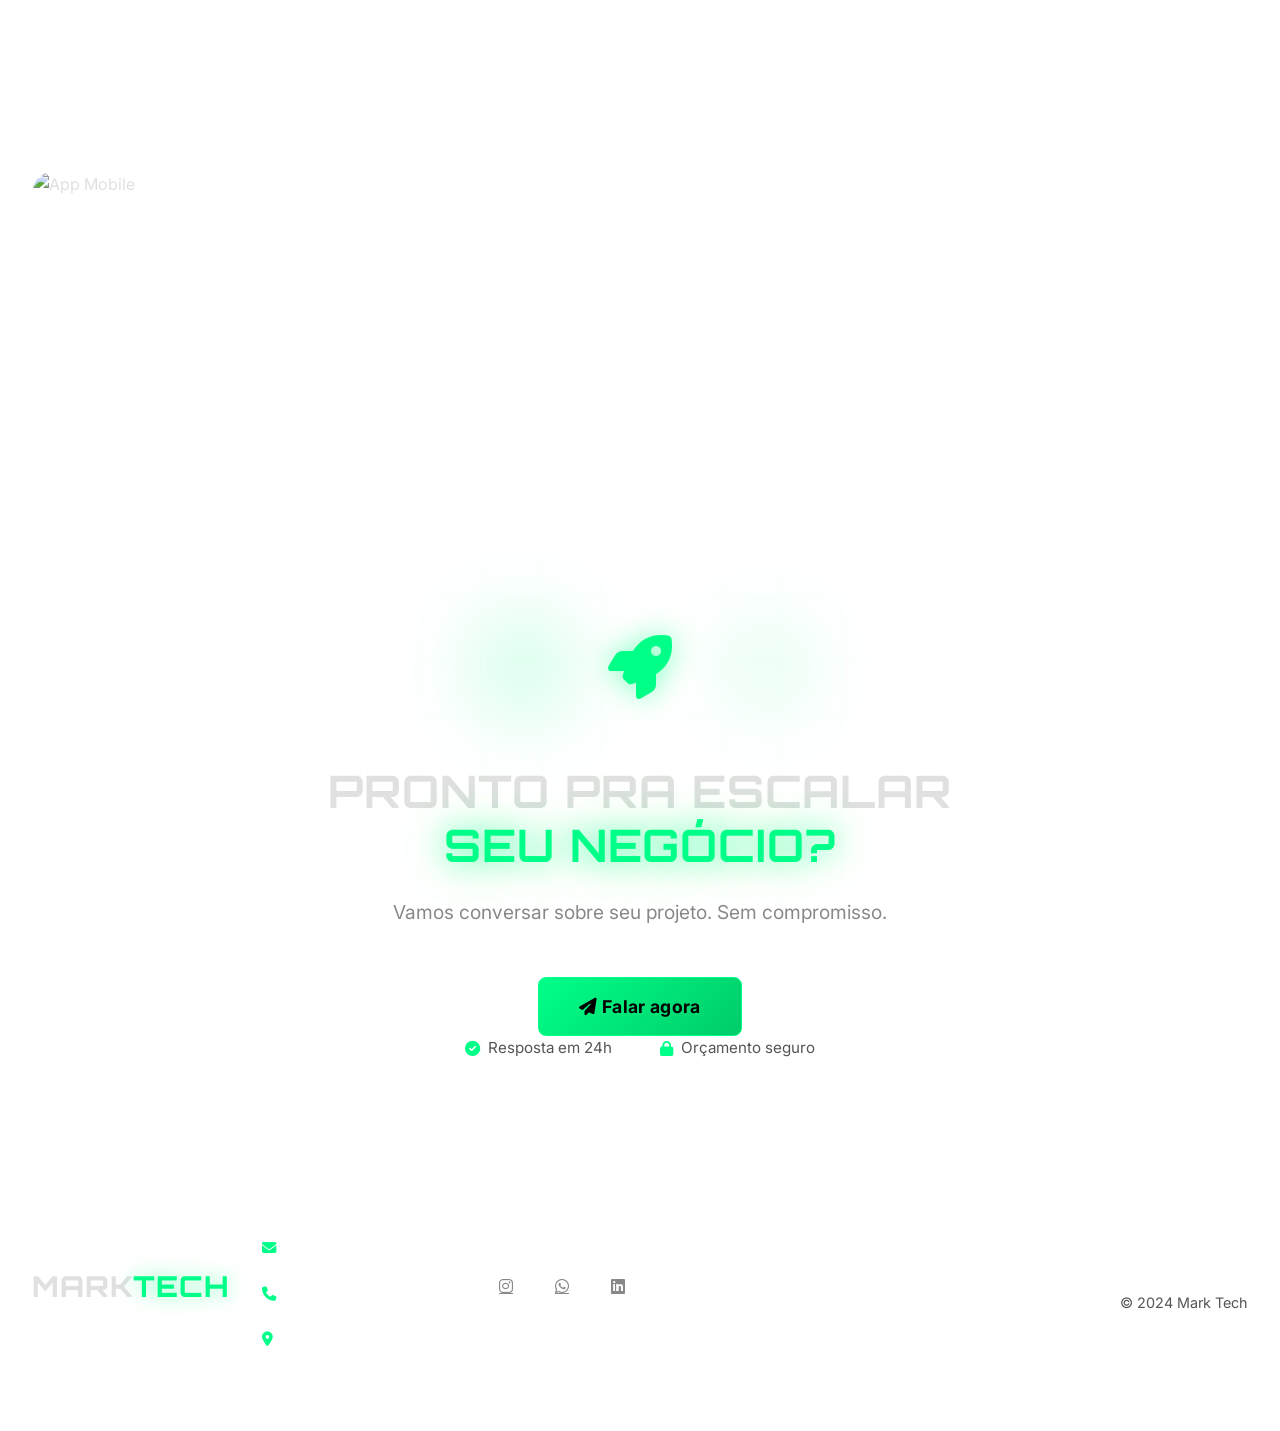
==== commit d29a3bc8: "Atualização completa: correção de rotas, login e fluxo de pedidos" ====
--- a/index.html
+++ b/index.html
@@ -5,6 +5,7 @@
     <meta charset="UTF-8">
     <meta name="viewport" content="width=device-width, initial-scale=1.0">
     <title>Mark tech - Future of Technology</title>
+    <base href="./">
     <link rel="stylesheet" href="styles.css">
     <link rel="preconnect" href="https://fonts.googleapis.com">
     <link rel="preconnect" href="https://fonts.gstatic.com" crossorigin>
@@ -38,12 +39,21 @@
             </div>
             <div class="nav-menu">
                 <a href="#hero" class="nav-link">Início</a>
-                <a href="#cadastro" class="nav-link">Cadastro</a>
-                <a href="#pedidos" class="nav-link">Meus pedidos</a>
+                <a href="cadastro.html" class="nav-link">Cadastro</a>
+                <a href="meus-pedidos.html" class="nav-link">Meus pedidos</a>
                 <a href="#pricing" class="nav-link">Pacotes</a>
                 <a href="#portfolio" class="nav-link">Portfólio</a>
                 <a href="#contact" class="nav-link">Contato</a>
-                <button class="premium-btn">Começar</button>
+                <div class="nav-actions">
+                    <button class="premium-btn" onclick="window.location.href='#pricing'">Começar</button>
+                    <div class="user-profile" id="userProfile" style="display: none;">
+                        <img src="" alt="Perfil" class="profile-img">
+                        <div class="user-info">
+                            <span class="user-name" id="userName"></span>
+                            <button class="logout-btn" onclick="logout()">Sair</button>
+                        </div>
+                    </div>
+                </div>
             </div>
             <div class="mobile-toggle">
                 <span></span>
@@ -82,7 +92,7 @@
                 </div>
                 
                 <!-- Stats flutuantes -->
-                <div class="hero-stats">
+                <div class="hero-stats reveal">
                     <div class="stat-item">
                         <span class="stat-number">150+</span>
                         <span class="stat-label">Projetos</span>
@@ -158,11 +168,11 @@
 
 
     <!-- ========== SEÇÃO PACOTES (SIMPLES E VISÍVEL) ========== -->
-    <section class="pacotes">
+    <section class="pacotes reveal" id="pacotes">
         <h2>Escolha seu Pacote</h2>
         
         <!-- PACOTE BÁSICO -->
-        <div class="pacote-card">
+        <div class="pacote-card reveal" data-pacote="basico">
             <h3>PACOTE BÁSICO</h3>
             <div class="preco">R$ 149,90</div>
             <ul>
@@ -176,11 +186,11 @@
                 <i class="fas fa-clock"></i>
                 <span>Entrega em 3 a 5 dias</span>
             </div>
-            <button class="btn-contratar" onclick="window.location.href='pedido-basico.html'">Contratar</button>
+            <button class="btn-contratar">Contratar</button>
         </div>
         
         <!-- PACOTE INTERMEDIÁRIO -->
-        <div class="pacote-card featured">
+        <div class="pacote-card featured reveal" data-pacote="intermediario">
             <div class="selo-destaque">
                 <i class="fas fa-fire"></i>
                 <span>MAIS ESCOLHIDO</span>
@@ -198,11 +208,11 @@
                 <i class="fas fa-clock"></i>
                 <span>Entrega em 5 a 7 dias</span>
             </div>
-            <button class="btn-contratar" onclick="window.location.href='pedido-intermediario.html'">Contratar</button>
+            <button class="btn-contratar">Contratar</button>
         </div>
         
         <!-- PACOTE AVANÇADO -->
-        <div class="pacote-card">
+        <div class="pacote-card reveal" data-pacote="avancado">
             <h3>PACOTE AVANÇADO</h3>
             <div class="preco">R$ 479,90</div>
             <ul>
@@ -216,7 +226,7 @@
                 <i class="fas fa-clock"></i>
                 <span>Entrega em 5 a 10 dias</span>
             </div>
-            <button class="btn-contratar" onclick="window.location.href='pedido-avancado.html'">Contratar</button>
+            <button class="btn-contratar">Contratar</button>
         </div>
     </section>
 
@@ -379,6 +389,217 @@
     <script src="pacotes-3d-advanced.js"></script>
     <!-- Ultra Premium Animation System -->
     <script src="ultra-premium-animations.js"></script>
+    <!-- Card Rotation Click System -->
+    <script src="card-rotation.js"></script>
+    <!-- User Authentication System -->
+    <script src="user-auth.js"></script>
+    <!-- Cadastro Redirect Force System -->
+    <script src="cadastro-redirect.js"></script>
+    <!-- Pacotes Smooth Scroll System -->
+    <script src="pacotes-scroll.js"></script>
+    <!-- Começar Redirect Force System -->
+    <script src="comecar-redirect.js"></script>
+    
+    <script>
+        // Forçar redirecionamento do botão "Meus pedidos"
+        document.addEventListener('DOMContentLoaded', function() {
+            document.querySelectorAll('*').forEach(el => {
+                if (el.textContent.trim() === "Meus pedidos") {
+                    el.onclick = function() {
+                        window.location.href = "meus-pedidos.html";
+                        return false;
+                    };
+                    el.addEventListener('click', function(e) {
+                        e.preventDefault();
+                        window.location.href = "meus-pedidos.html";
+                    });
+                }
+            });
+        });
+    </script>
+    
+    <script type="module" src="auth.js"></script>
+    <script src="route-fallback.js"></script>
+    <script type="module" src="pedido-protection.js"></script>
     <script src="script.js"></script>
+    
+    <!-- Controle Global Anti-Erro Forçado -->
+    <script>
+        document.addEventListener('DOMContentLoaded', function() {
+            // INTERCEPTAÇÃO GLOBAL - Bloqueia QUALQUER link errado
+            document.addEventListener("click", function(e) {
+                const link = e.target.closest("a");
+                
+                if (link && link.href && link.href.includes("marktech-main")) {
+                    e.preventDefault();
+                    e.stopPropagation();
+                    
+                    const pacote = link.getAttribute("data-pacote") || "default";
+                    
+                    localStorage.setItem("pacoteSelecionado", pacote);
+                    window.location.href = "cadastro.html";
+                }
+            });
+
+            // BLOQUEIO GLOBAL - Impedir qualquer navegação incorreta
+            document.querySelectorAll("a").forEach(a => {
+                a.addEventListener("click", function(e) {
+                    const href = this.getAttribute("href");
+                    if (href && (href.includes("marktech-main") || href.startsWith("/pedido.html"))) {
+                        e.preventDefault();
+                        e.stopPropagation();
+                        console.warn("Bloqueado link inválido:", this.href);
+                        return false;
+                    }
+                });
+            });
+
+            // BLOQUEIO DE ONCLICK - Impedir redirecionamentos inline incorretos
+            document.querySelectorAll("[onclick]").forEach(element => {
+                const onclick = element.getAttribute("onclick");
+                if (onclick && (onclick.includes("marktech-main") || onclick.includes("/pedido.html"))) {
+                    element.removeAttribute("onclick");
+                    console.warn("Removido onclick inválido:", onclick);
+                }
+            });
+
+            // FORÇAR TODOS OS CARDS PARA CADASTRO
+            document.querySelectorAll("[data-pacote]").forEach(card => {
+                card.addEventListener("click", function(e) {
+                    e.preventDefault();
+                    e.stopPropagation();
+                    
+                    const pacote = card.getAttribute("data-pacote");
+                    console.log('Card clicado:', pacote);
+
+                    // Salvar pacote selecionado e ir para cadastro
+                    localStorage.setItem("pacoteSelecionado", pacote);
+                    window.location.href = "cadastro.html";
+                });
+            });
+        });
+    </script>
+    
+    <style>
+        /* Estilos para perfil do usuário */
+        .user-profile {
+            display: flex;
+            align-items: center;
+            gap: 12px;
+            padding: 8px 12px;
+            background: rgba(255, 255, 255, 0.05);
+            border-radius: 8px;
+            backdrop-filter: blur(10px);
+        }
+        
+        .profile-img {
+            width: 32px;
+            height: 32px;
+            border-radius: 50%;
+            object-fit: cover;
+            border: 2px solid var(--neon-green);
+        }
+        
+        .user-info {
+            display: flex;
+            flex-direction: column;
+            gap: 4px;
+        }
+        
+        .user-name {
+            color: var(--text-primary);
+            font-weight: 500;
+            font-size: 14px;
+        }
+        
+        .logout-btn {
+            background: transparent;
+            color: var(--neon-green);
+            border: 1px solid var(--neon-green);
+            padding: 4px 8px;
+            border-radius: 4px;
+            font-size: 12px;
+            cursor: pointer;
+            transition: all 0.3s ease;
+        }
+        
+        .logout-btn:hover {
+            background: var(--neon-green);
+            color: var(--deep-black);
+        }
+        
+        /* Responsivo */
+        @media (max-width: 768px) {
+            .user-profile {
+                padding: 6px 8px;
+            }
+            
+            .profile-img {
+                width: 28px;
+                height: 28px;
+            }
+            
+            .user-name {
+                font-size: 12px;
+            }
+        }
+    </style>
+    
+    <script>
+        // Gerenciar interface de usuário baseada em autenticação
+        document.addEventListener('DOMContentLoaded', function() {
+            // Aguardar carregamento do auth system
+            setTimeout(() => {
+                updateUserInterface();
+                
+                // Listener para mudanças de autenticação
+                if (typeof window.marktechAuth !== 'undefined') {
+                    window.marktechAuth.onAuthStateChanged((user, error) => {
+                        if (!error) {
+                            updateUserInterface();
+                        }
+                    });
+                }
+            }, 1000);
+        });
+        
+        function updateUserInterface() {
+            const user = typeof window.marktechAuth !== 'undefined' ? 
+                window.marktechAuth.getCurrentUser() : null;
+            
+            const userProfile = document.getElementById('userProfile');
+            const userName = document.getElementById('userName');
+            const profileImg = userProfile?.querySelector('.profile-img');
+            
+            if (user) {
+                // Usuário logado
+                if (userProfile) userProfile.style.display = 'flex';
+                if (userName) userName.textContent = user.displayName || 'Usuário';
+                if (profileImg) {
+                    if (user.photoURL) {
+                        profileImg.src = user.photoURL;
+                        profileImg.style.display = 'block';
+                    } else {
+                        profileImg.style.display = 'none';
+                    }
+                }
+            } else {
+                // Usuário não logado
+                if (userProfile) userProfile.style.display = 'none';
+            }
+        }
+        
+        // Função global de logout
+        function logout() {
+            if (typeof window.marktechAuth !== 'undefined') {
+                window.marktechAuth.logout();
+            } else {
+                // Fallback
+                localStorage.clear();
+                sessionStorage.clear();
+                location.reload();
+            }
+        }
+    </script>
 </body>
 </html>
--- a/styles.css
+++ b/styles.css
@@ -366,6 +366,12 @@
     gap: var(--space-2xl);
 }
 
+.nav-actions {
+    display: flex;
+    align-items: center;
+    gap: var(--space-md);
+}
+
 .nav-link {
     color: var(--text-secondary);
     text-decoration: none;
@@ -5339,6 +5345,185 @@
     font-size: 0.9rem;
 }
 
+/* Cadastro Section - Padronizado com Site Principal */
+.cadastro-section {
+    min-height: 100vh;
+    display: flex;
+    align-items: center;
+    position: relative;
+    padding: 100px 0 120px 0;
+    overflow: hidden;
+}
+
+.cadastro-container {
+    display: flex;
+    justify-content: center;
+    align-items: center;
+    width: 100%;
+    max-width: 400px;
+}
+
+.cadastro-box {
+    background: linear-gradient(145deg, #1a1a1a 0%, #0f0f0f 100%);
+    border-radius: 24px;
+    border: 2px solid rgba(0, 255, 136, 0.4);
+    padding: 2rem;
+    text-align: center;
+    position: relative;
+    overflow: hidden;
+    cursor: pointer;
+    transition: all 0.3s cubic-bezier(0.25, 0.46, 0.45, 0.94);
+    transform-style: preserve-3d;
+    will-change: transform;
+}
+
+.cadastro-box::before {
+    content: '';
+    position: absolute;
+    top: 0;
+    left: 0;
+    right: 0;
+    bottom: 0;
+    background: linear-gradient(135deg, 
+        rgba(0, 255, 136, 0.05) 0%, 
+        transparent 50%, 
+        rgba(0, 136, 255, 0.03) 100%);
+    opacity: 0.9;
+}
+
+.cadastro-box::after {
+    content: '';
+    position: absolute;
+    top: -50%;
+    left: -50%;
+    width: 200%;
+    height: 200%;
+    background: radial-gradient(circle at var(--mouse-x, 50%) var(--mouse-y, 50%), 
+        rgba(0, 255, 136, 0.08) 0%, 
+        rgba(0, 255, 136, 0.04) 20%, 
+        transparent 60%);
+    opacity: 0;
+    transition: opacity 0.3s ease;
+    pointer-events: none;
+}
+
+.cadastro-box:hover {
+    transform: perspective(1200px) rotateY(0deg) rotateX(0deg) scale(1.05);
+    box-shadow: 
+        0 60px 180px rgba(0, 0, 0, 0.9),
+        0 0 60px rgba(0, 255, 136, 0.3),
+        0 0 120px rgba(0, 255, 136, 0.15),
+        inset 0 1px 0 rgba(255, 255, 255, 0.25);
+    border-color: rgba(0, 255, 136, 0.6);
+}
+
+.cadastro-box:hover::after {
+    opacity: 1;
+}
+
+.cadastro-title {
+    font-size: 3.5rem;
+    font-family: 'Orbitron', sans-serif;
+    font-weight: 800;
+    line-height: 1.3;
+    margin-bottom: var(--space-lg);
+    letter-spacing: 0.02em;
+    text-transform: uppercase;
+    color: var(--text-primary);
+    text-shadow: 0 0 30px rgba(0, 255, 136, 0.15);
+    position: relative;
+    z-index: 1;
+}
+
+.cadastro-subtitle {
+    font-size: 1.15rem;
+    color: rgba(255, 255, 255, 0.75);
+    margin-bottom: var(--space-xl);
+    line-height: 1.6;
+    font-weight: 400;
+    max-width: 450px;
+    position: relative;
+    z-index: 1;
+}
+
+.google-btn {
+    width: 100%;
+    padding: 14px 32px;
+    border: 1px solid rgba(0, 255, 136, 0.6);
+    background: transparent;
+    color: var(--neon-green);
+    border-radius: 8px;
+    font-weight: 600;
+    font-size: 0.9rem;
+    font-family: 'Inter', sans-serif;
+    cursor: pointer;
+    transition: all 0.3s cubic-bezier(0.4, 0, 0.2, 1);
+    position: relative;
+    overflow: hidden;
+    text-transform: uppercase;
+    letter-spacing: 0.02em;
+    display: flex;
+    align-items: center;
+    justify-content: center;
+    gap: var(--space-sm);
+    position: relative;
+    z-index: 1;
+}
+
+.google-btn::before {
+    content: '';
+    position: absolute;
+    top: 0;
+    left: -100%;
+    width: 100%;
+    height: 100%;
+    background: linear-gradient(90deg, transparent, rgba(0, 255, 136, 0.1), transparent);
+    transition: left 0.6s ease;
+}
+
+.google-btn:hover {
+    background: rgba(0, 255, 136, 0.08);
+    border-color: var(--neon-green);
+    transform: translateY(-2px);
+    box-shadow: 0 8px 25px rgba(0, 255, 136, 0.25);
+}
+
+.google-btn:hover::before {
+    left: 100%;
+}
+
+.google-btn i {
+    font-size: 1.2rem;
+}
+
+/* User Profile */
+.user-profile {
+    display: flex;
+    align-items: center;
+    margin-left: var(--space-md);
+    cursor: pointer;
+    transition: all 0.3s cubic-bezier(0.4, 0, 0.2, 1);
+    flex-shrink: 0; /* Impedir que encolha e quebre layout */
+    min-width: 36px; /* Garantir largura mínima */
+    max-width: 36px; /* Limitar largura máxima */
+}
+
+.profile-img {
+    width: 36px;
+    height: 36px;
+    border-radius: 50%;
+    border: 2px solid rgba(0, 255, 136, 0.5);
+    object-fit: cover;
+    transition: all 0.3s cubic-bezier(0.4, 0, 0.2, 1);
+    box-shadow: 0 0 15px rgba(0, 255, 136, 0.3);
+}
+
+.user-profile:hover .profile-img {
+    border-color: var(--neon-green);
+    box-shadow: 0 0 25px rgba(0, 255, 136, 0.5);
+    transform: scale(1.05);
+}
+
 /* Responsive */
 @media (max-width: 768px) {
     .dashboard-frame {
@@ -5359,3 +5544,27 @@
         justify-content: center;
     }
 }
+
+/* ============================================
+   SCROLL REVEAL ANIMATION
+   Efeito de aparecimento ao rolar a página
+   ============================================ */
+
+.reveal {
+    opacity: 0;
+    transform: translateY(30px);
+    transition: opacity 0.6s ease-out, transform 0.6s ease-out;
+    will-change: opacity, transform;
+}
+
+.reveal.active {
+    opacity: 1;
+    transform: translateY(0);
+}
+
+/* Stagger delay para elementos em sequência */
+.reveal:nth-child(1) { transition-delay: 0s; }
+.reveal:nth-child(2) { transition-delay: 0.1s; }
+.reveal:nth-child(3) { transition-delay: 0.2s; }
+.reveal:nth-child(4) { transition-delay: 0.3s; }
+.reveal:nth-child(5) { transition-delay: 0.4s; }
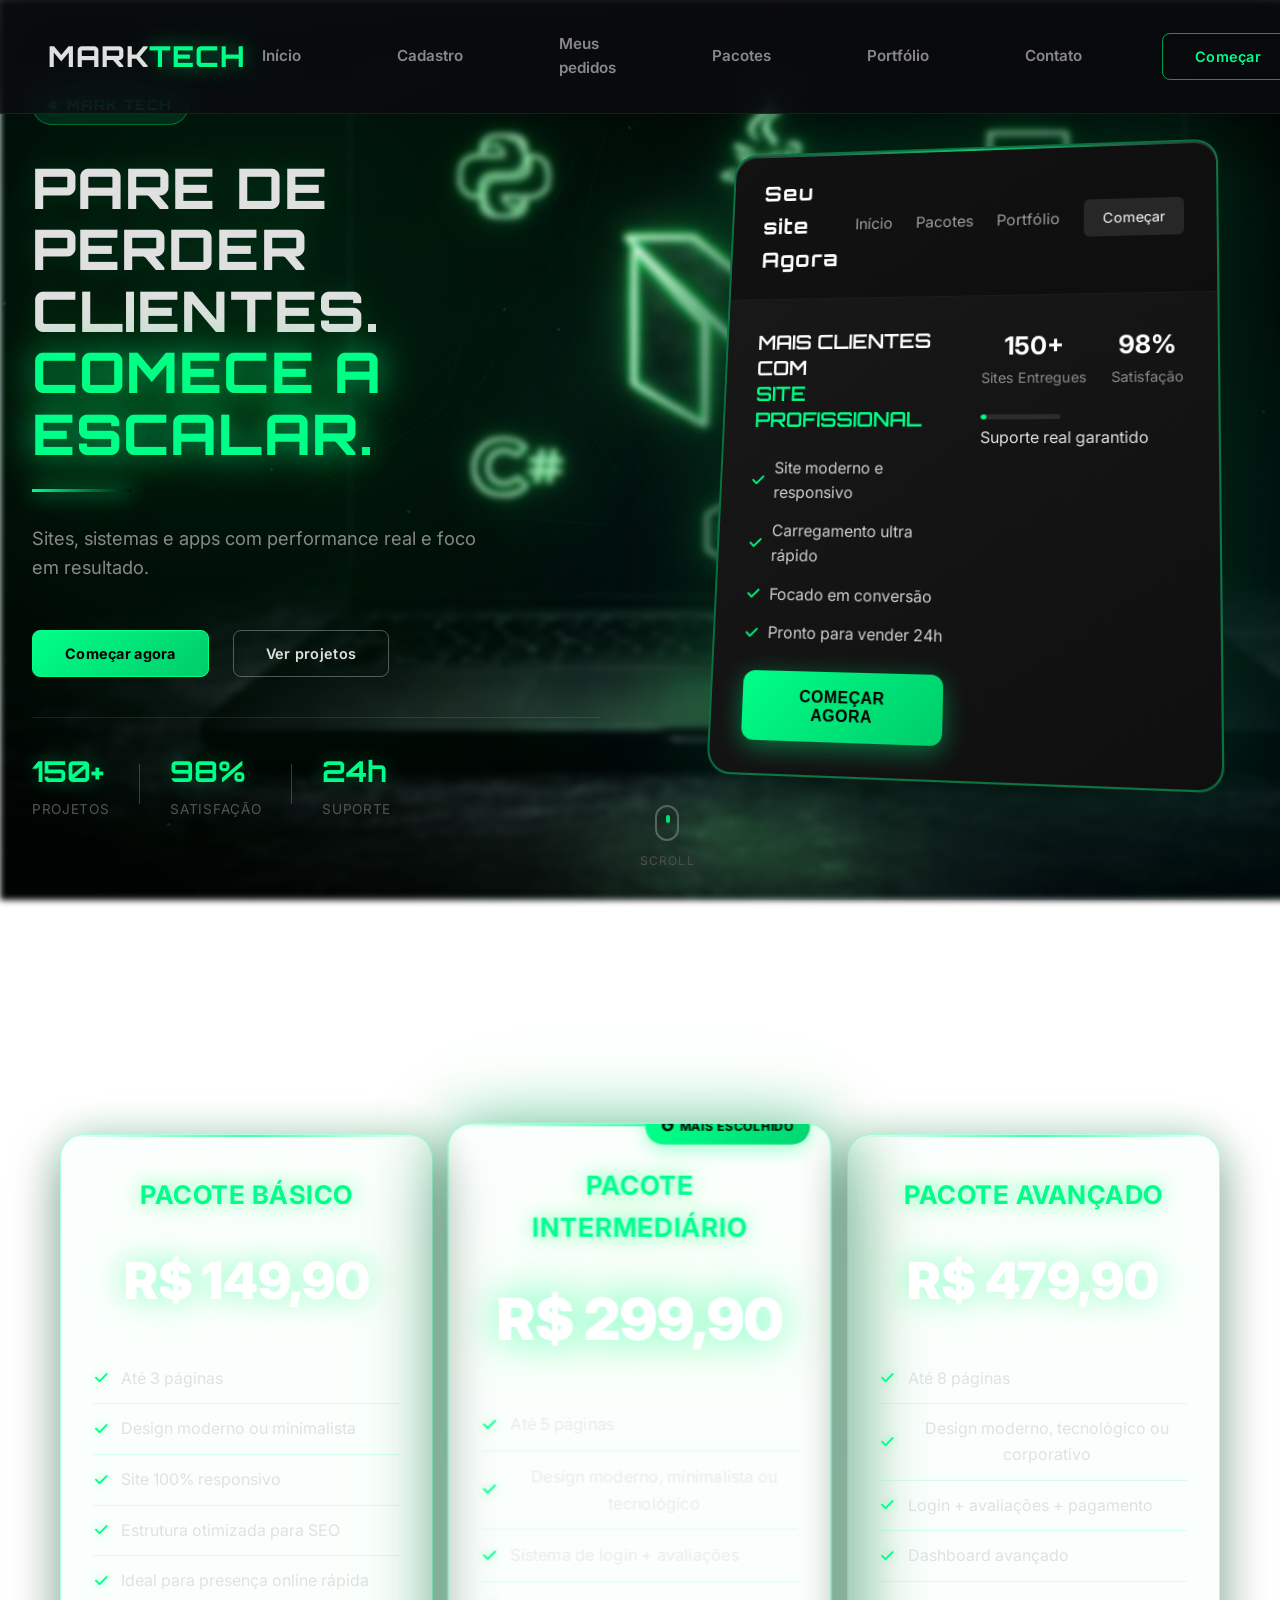
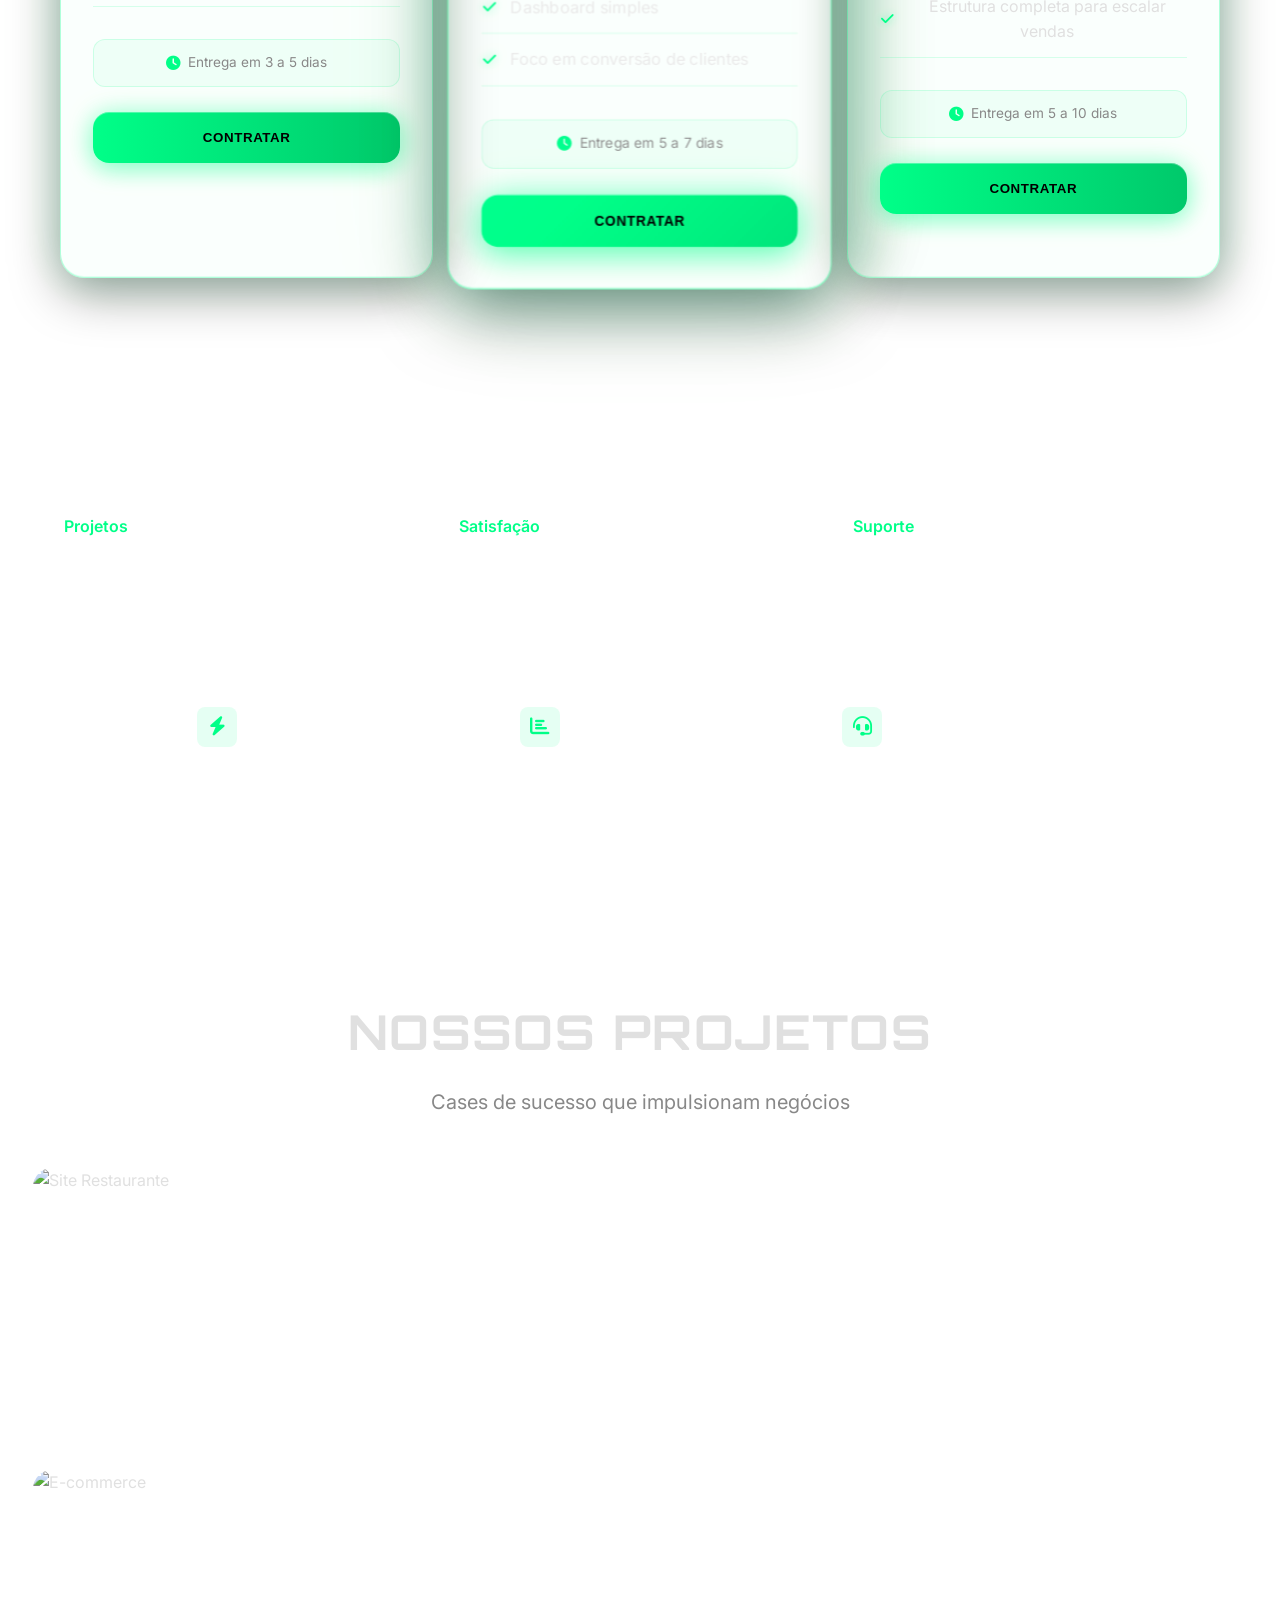
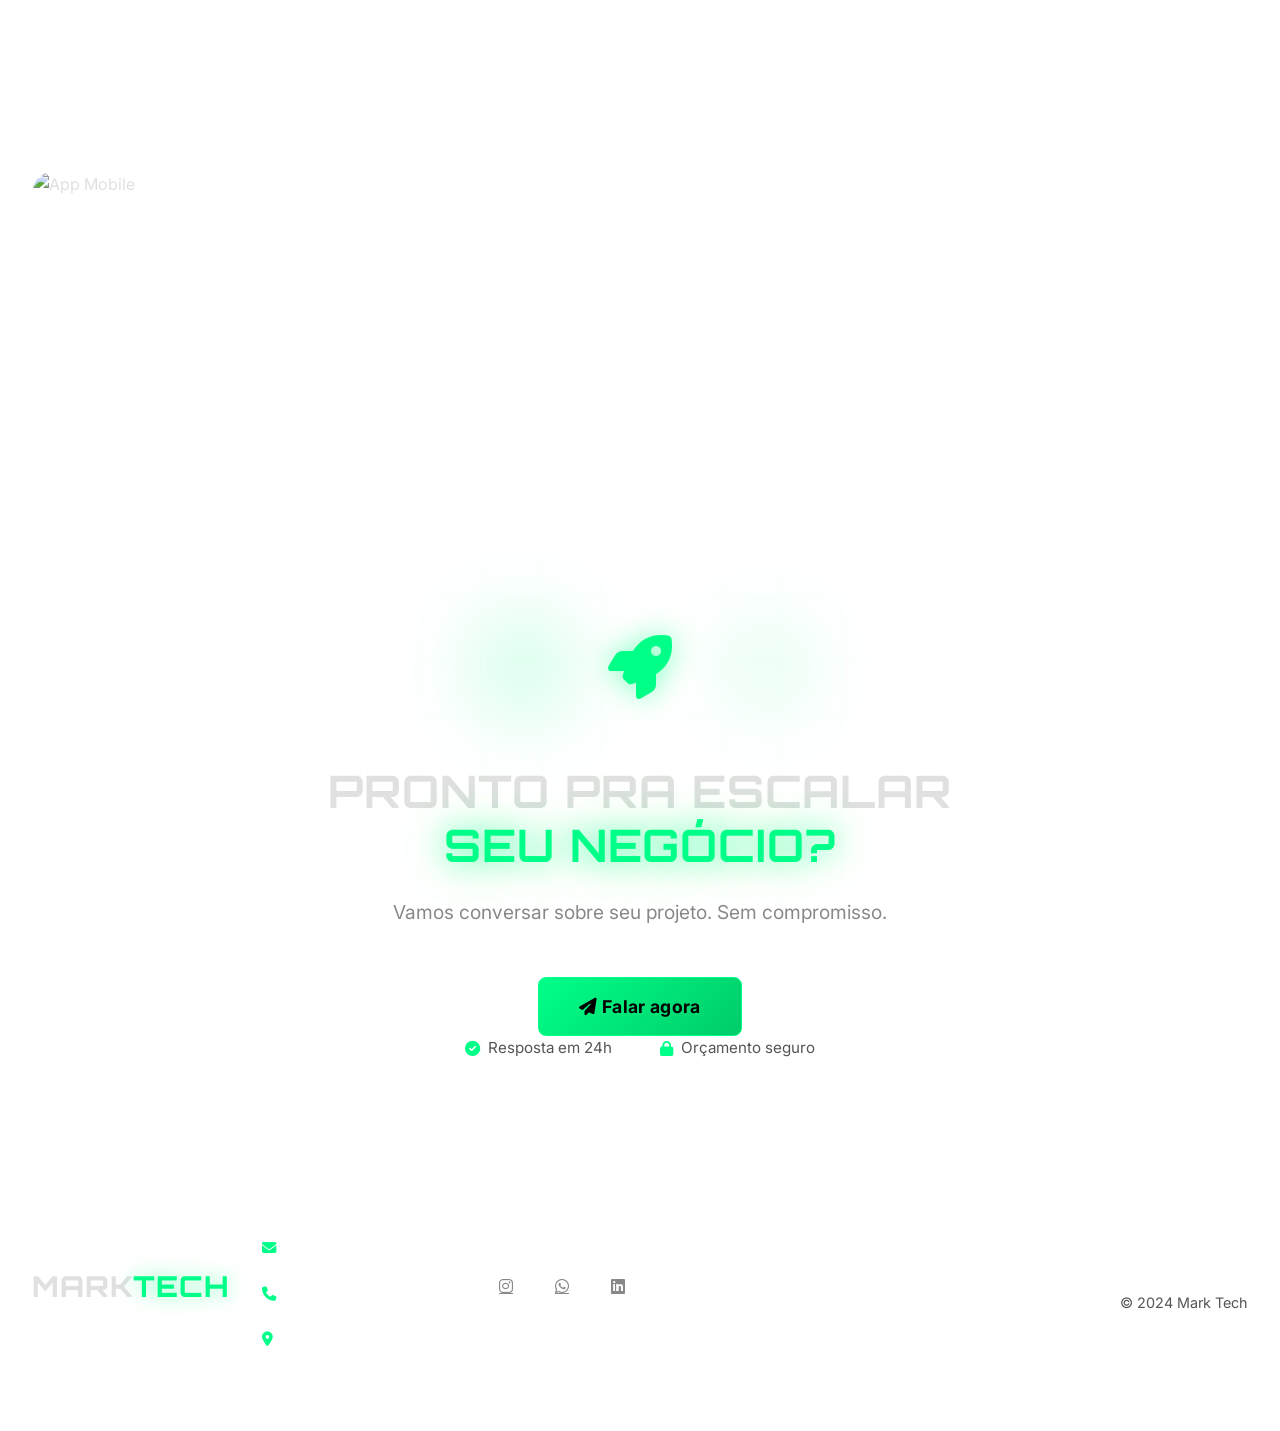
==== commit a94fa1df: "Add files via upload" ====
--- a/index.html
+++ b/index.html
@@ -5,7 +5,6 @@
     <meta charset="UTF-8">
     <meta name="viewport" content="width=device-width, initial-scale=1.0">
     <title>Mark tech - Future of Technology</title>
-    <base href="./">
     <link rel="stylesheet" href="styles.css">
     <link rel="preconnect" href="https://fonts.googleapis.com">
     <link rel="preconnect" href="https://fonts.gstatic.com" crossorigin>
@@ -45,13 +44,9 @@
                 <a href="#portfolio" class="nav-link">Portfólio</a>
                 <a href="#contact" class="nav-link">Contato</a>
                 <div class="nav-actions">
-                    <button class="premium-btn" onclick="window.location.href='#pricing'">Começar</button>
+                    <button id="mainActionBtn" class="premium-btn" onclick="window.location.href='cadastro.html'">Começar</button>
                     <div class="user-profile" id="userProfile" style="display: none;">
                         <img src="" alt="Perfil" class="profile-img">
-                        <div class="user-info">
-                            <span class="user-name" id="userName"></span>
-                            <button class="logout-btn" onclick="logout()">Sair</button>
-                        </div>
                     </div>
                 </div>
             </div>
@@ -172,7 +167,7 @@
         <h2>Escolha seu Pacote</h2>
         
         <!-- PACOTE BÁSICO -->
-        <div class="pacote-card reveal" data-pacote="basico">
+        <div class="pacote-card reveal">
             <h3>PACOTE BÁSICO</h3>
             <div class="preco">R$ 149,90</div>
             <ul>
@@ -186,11 +181,11 @@
                 <i class="fas fa-clock"></i>
                 <span>Entrega em 3 a 5 dias</span>
             </div>
-            <button class="btn-contratar">Contratar</button>
+            <button class="btn-contratar" onclick="selecionarPacote('pedido-basico.html')">Contratar</button>
         </div>
         
         <!-- PACOTE INTERMEDIÁRIO -->
-        <div class="pacote-card featured reveal" data-pacote="intermediario">
+        <div class="pacote-card featured reveal">
             <div class="selo-destaque">
                 <i class="fas fa-fire"></i>
                 <span>MAIS ESCOLHIDO</span>
@@ -208,11 +203,11 @@
                 <i class="fas fa-clock"></i>
                 <span>Entrega em 5 a 7 dias</span>
             </div>
-            <button class="btn-contratar">Contratar</button>
+            <button class="btn-contratar" onclick="selecionarPacote('pedido-intermediario.html')">Contratar</button>
         </div>
         
         <!-- PACOTE AVANÇADO -->
-        <div class="pacote-card reveal" data-pacote="avancado">
+        <div class="pacote-card reveal">
             <h3>PACOTE AVANÇADO</h3>
             <div class="preco">R$ 479,90</div>
             <ul>
@@ -226,7 +221,7 @@
                 <i class="fas fa-clock"></i>
                 <span>Entrega em 5 a 10 dias</span>
             </div>
-            <button class="btn-contratar">Contratar</button>
+            <button class="btn-contratar" onclick="selecionarPacote('pedido-avancado.html')">Contratar</button>
         </div>
     </section>
 
@@ -387,9 +382,7 @@
     <script src="dashboard-3d.js"></script>
     <!-- Pacotes 3D Advanced Animation System -->
     <script src="pacotes-3d-advanced.js"></script>
-    <!-- Ultra Premium Animation System -->
-    <script src="ultra-premium-animations.js"></script>
-    <!-- Card Rotation Click System -->
+        <!-- Card Rotation Click System -->
     <script src="card-rotation.js"></script>
     <!-- User Authentication System -->
     <script src="user-auth.js"></script>
@@ -399,6 +392,11 @@
     <script src="pacotes-scroll.js"></script>
     <!-- Começar Redirect Force System -->
     <script src="comecar-redirect.js"></script>
+    <!-- Firebase Authentication System -->
+    <script type="module" src="./js/firebase.js"></script>
+    <script type="module" src="./js/auth.js"></script>
+    <!-- UI Dynamic Button System -->
+    <script type="module" src="./js/ui.js"></script>
     
     <script>
         // Forçar redirecionamento do botão "Meus pedidos"
@@ -416,190 +414,35 @@
                 }
             });
         });
-    </script>
-    
-    <script type="module" src="auth.js"></script>
-    <script src="route-fallback.js"></script>
-    <script type="module" src="pedido-protection.js"></script>
-    <script src="script.js"></script>
-    
-    <!-- Controle Global Anti-Erro Forçado -->
-    <script>
+        
+        // Função para selecionar pacote e salvar página de destino
+        function selecionarPacote(pagina) {
+            // salva como backup
+            localStorage.setItem("selectedPackage", pagina);
+
+            // envia via URL (principal)
+            window.location.href = `cadastro.html?pacote=${encodeURIComponent(pagina)}`;
+        }
+
+        // Script para clique em pacotes com autenticação
         document.addEventListener('DOMContentLoaded', function() {
-            // INTERCEPTAÇÃO GLOBAL - Bloqueia QUALQUER link errado
-            document.addEventListener("click", function(e) {
-                const link = e.target.closest("a");
-                
-                if (link && link.href && link.href.includes("marktech-main")) {
-                    e.preventDefault();
-                    e.stopPropagation();
+            document.querySelectorAll('[data-pacote]').forEach(card => {
+                card.addEventListener('click', function() {
+                    const pacote = this.getAttribute('data-pacote');
                     
-                    const pacote = link.getAttribute("data-pacote") || "default";
+                    // Mapear pacote para página de destino
+                    const packagePages = {
+                        'basico': 'pedido-basico.html',
+                        'intermediario': 'pedido-intermediario.html', 
+                        'avancado': 'pedido-avancado.html'
+                    };
                     
-                    localStorage.setItem("pacoteSelecionado", pacote);
-                    window.location.href = "cadastro.html";
-                }
-            });
-
-            // BLOQUEIO GLOBAL - Impedir qualquer navegação incorreta
-            document.querySelectorAll("a").forEach(a => {
-                a.addEventListener("click", function(e) {
-                    const href = this.getAttribute("href");
-                    if (href && (href.includes("marktech-main") || href.startsWith("/pedido.html"))) {
-                        e.preventDefault();
-                        e.stopPropagation();
-                        console.warn("Bloqueado link inválido:", this.href);
-                        return false;
-                    }
-                });
-            });
-
-            // BLOQUEIO DE ONCLICK - Impedir redirecionamentos inline incorretos
-            document.querySelectorAll("[onclick]").forEach(element => {
-                const onclick = element.getAttribute("onclick");
-                if (onclick && (onclick.includes("marktech-main") || onclick.includes("/pedido.html"))) {
-                    element.removeAttribute("onclick");
-                    console.warn("Removido onclick inválido:", onclick);
-                }
-            });
-
-            // FORÇAR TODOS OS CARDS PARA CADASTRO
-            document.querySelectorAll("[data-pacote]").forEach(card => {
-                card.addEventListener("click", function(e) {
-                    e.preventDefault();
-                    e.stopPropagation();
-                    
-                    const pacote = card.getAttribute("data-pacote");
-                    console.log('Card clicado:', pacote);
-
-                    // Salvar pacote selecionado e ir para cadastro
-                    localStorage.setItem("pacoteSelecionado", pacote);
-                    window.location.href = "cadastro.html";
+                    const paginaDestino = packagePages[pacote] || 'pedido-basico.html';
+                    selecionarPacote(paginaDestino);
                 });
             });
         });
     </script>
-    
-    <style>
-        /* Estilos para perfil do usuário */
-        .user-profile {
-            display: flex;
-            align-items: center;
-            gap: 12px;
-            padding: 8px 12px;
-            background: rgba(255, 255, 255, 0.05);
-            border-radius: 8px;
-            backdrop-filter: blur(10px);
-        }
-        
-        .profile-img {
-            width: 32px;
-            height: 32px;
-            border-radius: 50%;
-            object-fit: cover;
-            border: 2px solid var(--neon-green);
-        }
-        
-        .user-info {
-            display: flex;
-            flex-direction: column;
-            gap: 4px;
-        }
-        
-        .user-name {
-            color: var(--text-primary);
-            font-weight: 500;
-            font-size: 14px;
-        }
-        
-        .logout-btn {
-            background: transparent;
-            color: var(--neon-green);
-            border: 1px solid var(--neon-green);
-            padding: 4px 8px;
-            border-radius: 4px;
-            font-size: 12px;
-            cursor: pointer;
-            transition: all 0.3s ease;
-        }
-        
-        .logout-btn:hover {
-            background: var(--neon-green);
-            color: var(--deep-black);
-        }
-        
-        /* Responsivo */
-        @media (max-width: 768px) {
-            .user-profile {
-                padding: 6px 8px;
-            }
-            
-            .profile-img {
-                width: 28px;
-                height: 28px;
-            }
-            
-            .user-name {
-                font-size: 12px;
-            }
-        }
-    </style>
-    
-    <script>
-        // Gerenciar interface de usuário baseada em autenticação
-        document.addEventListener('DOMContentLoaded', function() {
-            // Aguardar carregamento do auth system
-            setTimeout(() => {
-                updateUserInterface();
-                
-                // Listener para mudanças de autenticação
-                if (typeof window.marktechAuth !== 'undefined') {
-                    window.marktechAuth.onAuthStateChanged((user, error) => {
-                        if (!error) {
-                            updateUserInterface();
-                        }
-                    });
-                }
-            }, 1000);
-        });
-        
-        function updateUserInterface() {
-            const user = typeof window.marktechAuth !== 'undefined' ? 
-                window.marktechAuth.getCurrentUser() : null;
-            
-            const userProfile = document.getElementById('userProfile');
-            const userName = document.getElementById('userName');
-            const profileImg = userProfile?.querySelector('.profile-img');
-            
-            if (user) {
-                // Usuário logado
-                if (userProfile) userProfile.style.display = 'flex';
-                if (userName) userName.textContent = user.displayName || 'Usuário';
-                if (profileImg) {
-                    if (user.photoURL) {
-                        profileImg.src = user.photoURL;
-                        profileImg.style.display = 'block';
-                    } else {
-                        profileImg.style.display = 'none';
-                    }
-                }
-            } else {
-                // Usuário não logado
-                if (userProfile) userProfile.style.display = 'none';
-            }
-        }
-        
-        // Função global de logout
-        function logout() {
-            if (typeof window.marktechAuth !== 'undefined') {
-                window.marktechAuth.logout();
-            } else {
-                // Fallback
-                localStorage.clear();
-                sessionStorage.clear();
-                location.reload();
-            }
-        }
-    </script>
+    <script src="script.js"></script>
 </body>
 </html>
--- a/styles.css
+++ b/styles.css
@@ -4821,9 +4821,16 @@
 
 
 .btn-contratar {
-    background: linear-gradient(135deg, var(--neon-green), #00cc6a);
+    background: linear-gradient(90deg, #00ff88, #00c96b);
     color: #000;
     border: none;
+    border-radius: 12px;
+    padding: 14px 28px;
+    font-weight: bold;
+    letter-spacing: 1px;
+    cursor: pointer;
+    transition: all 0.3s ease;
+    box-shadow: 0 0 15px rgba(0, 255, 136, 0.4);
     padding: 18px 36px;
     border-radius: 16px;
     font-weight: 800;
@@ -4865,13 +4872,8 @@
 }
 
 .btn-contratar:hover {
-    background: linear-gradient(135deg, #00ff88, #00dd77);
-    transform: translateY(-6px) scale(1.04);
-    box-shadow: 
-        0 12px 45px rgba(0, 255, 136, 0.6),
-        0 0 60px rgba(0, 255, 136, 0.4),
-        0 0 100px rgba(0, 255, 136, 0.2),
-        inset 0 1px 0 rgba(255, 255, 255, 0.4);
+    transform: scale(1.05);
+    box-shadow: 0 0 25px rgba(0, 255, 136, 0.7);
 }
 
 .btn-contratar:hover::before {
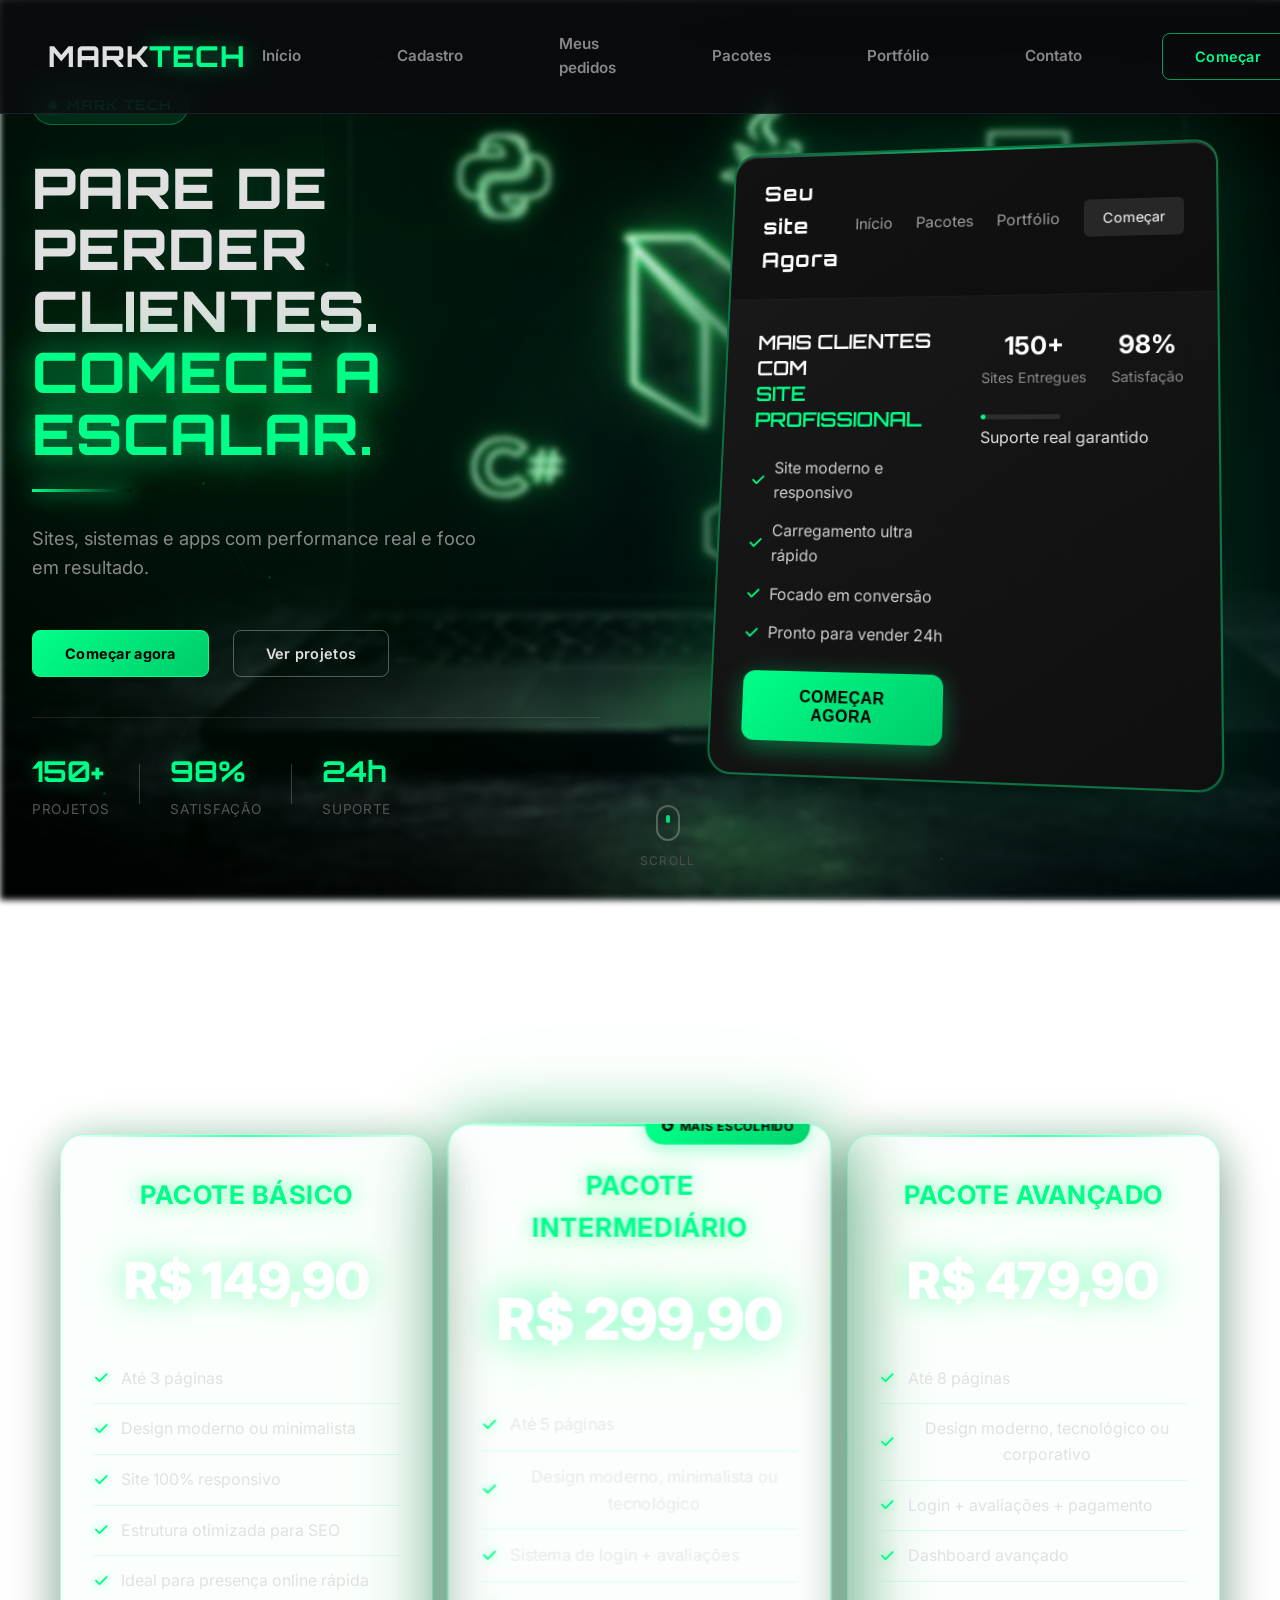
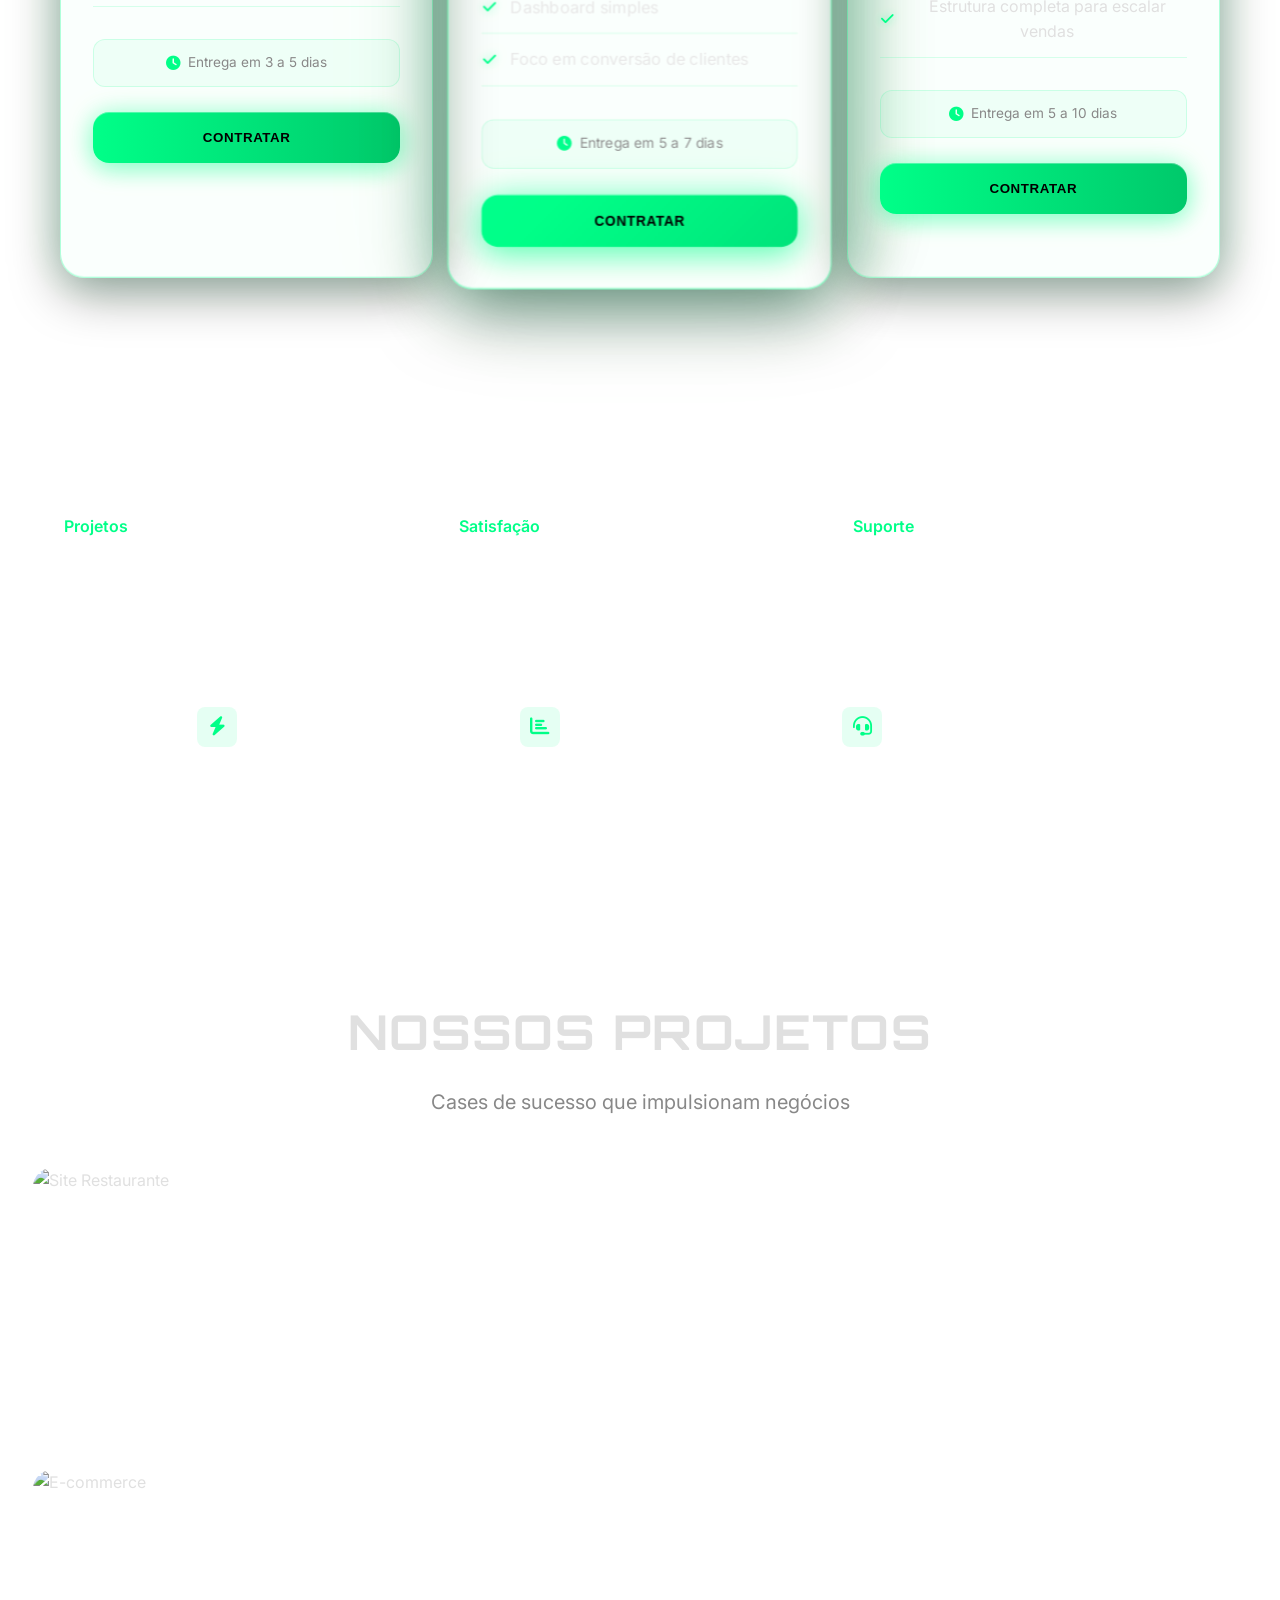
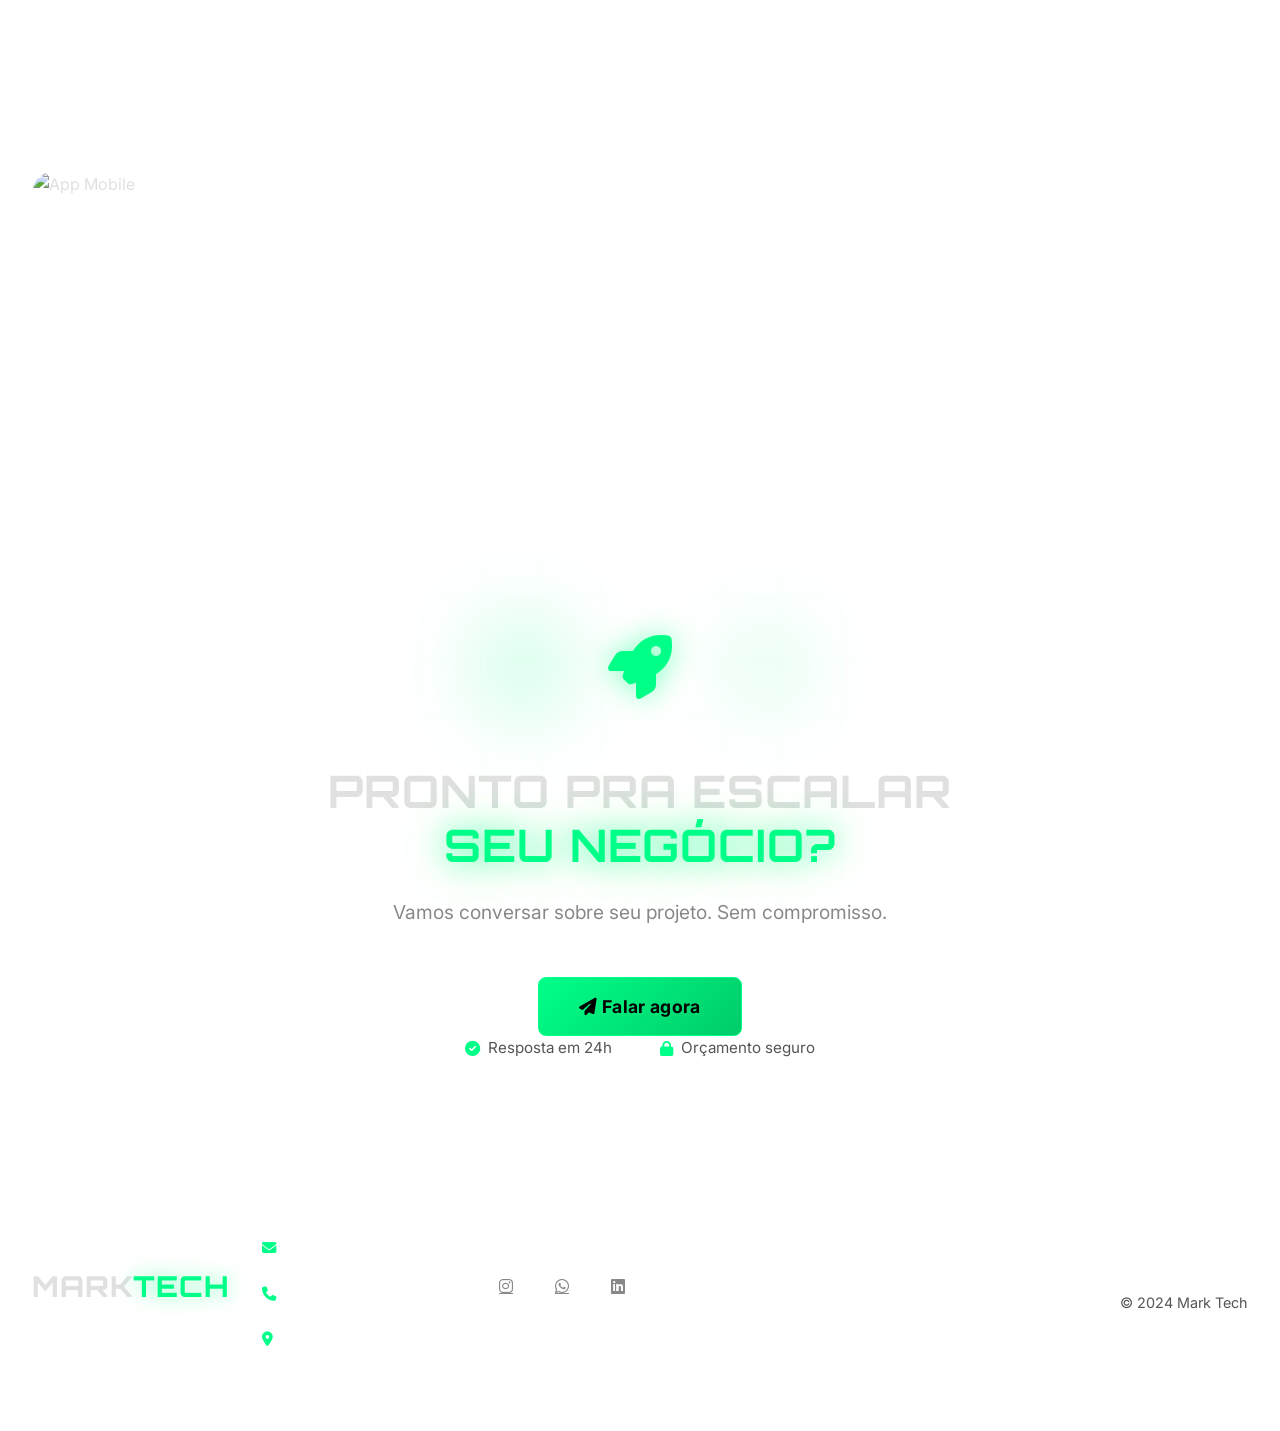
==== commit 43e4666d: "Add files via upload" ====
--- a/index.html
+++ b/index.html
@@ -394,7 +394,6 @@
     <script src="comecar-redirect.js"></script>
     <!-- Firebase Authentication System -->
     <script type="module" src="./js/firebase.js"></script>
-    <script type="module" src="./js/auth.js"></script>
     <!-- UI Dynamic Button System -->
     <script type="module" src="./js/ui.js"></script>
     
@@ -405,12 +404,7 @@
                 if (el.textContent.trim() === "Meus pedidos") {
                     el.onclick = function() {
                         window.location.href = "meus-pedidos.html";
-                        return false;
-                    };
-                    el.addEventListener('click', function(e) {
-                        e.preventDefault();
-                        window.location.href = "meus-pedidos.html";
-                    });
+                    }
                 }
             });
         });
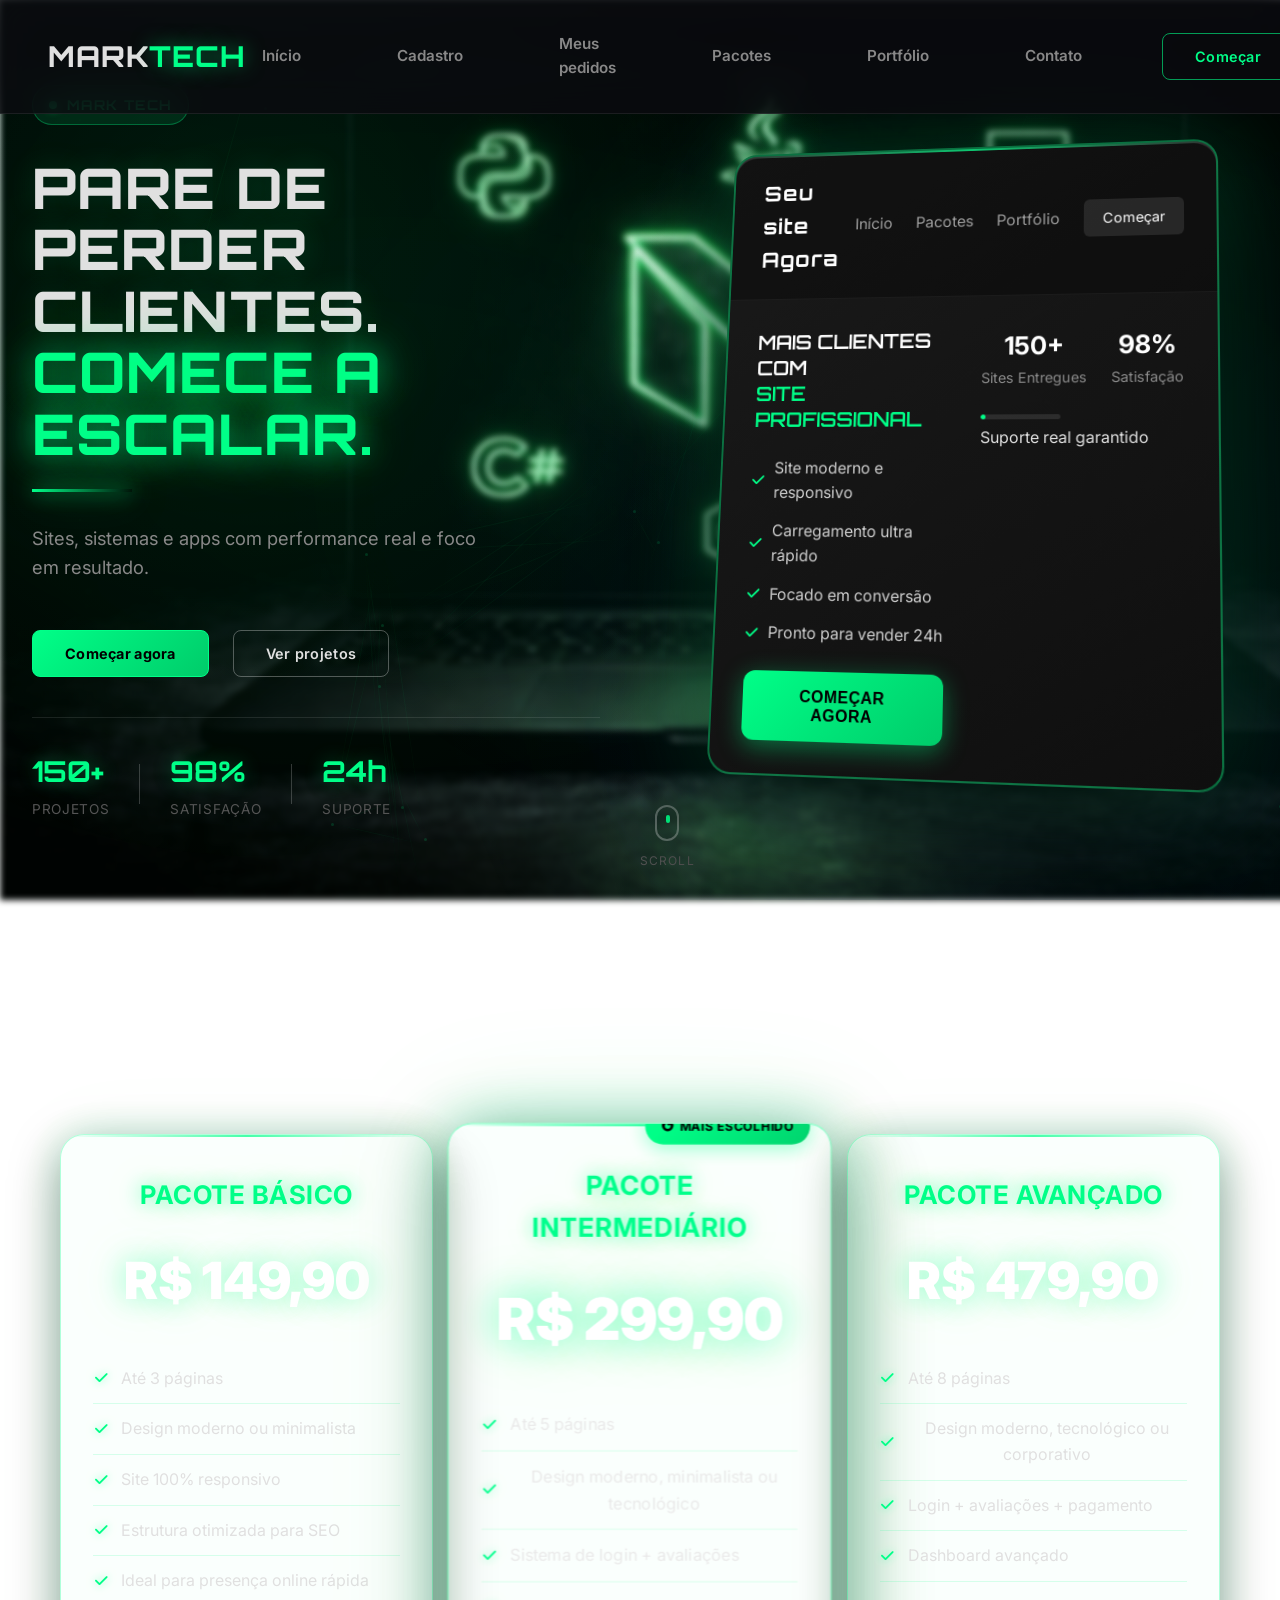
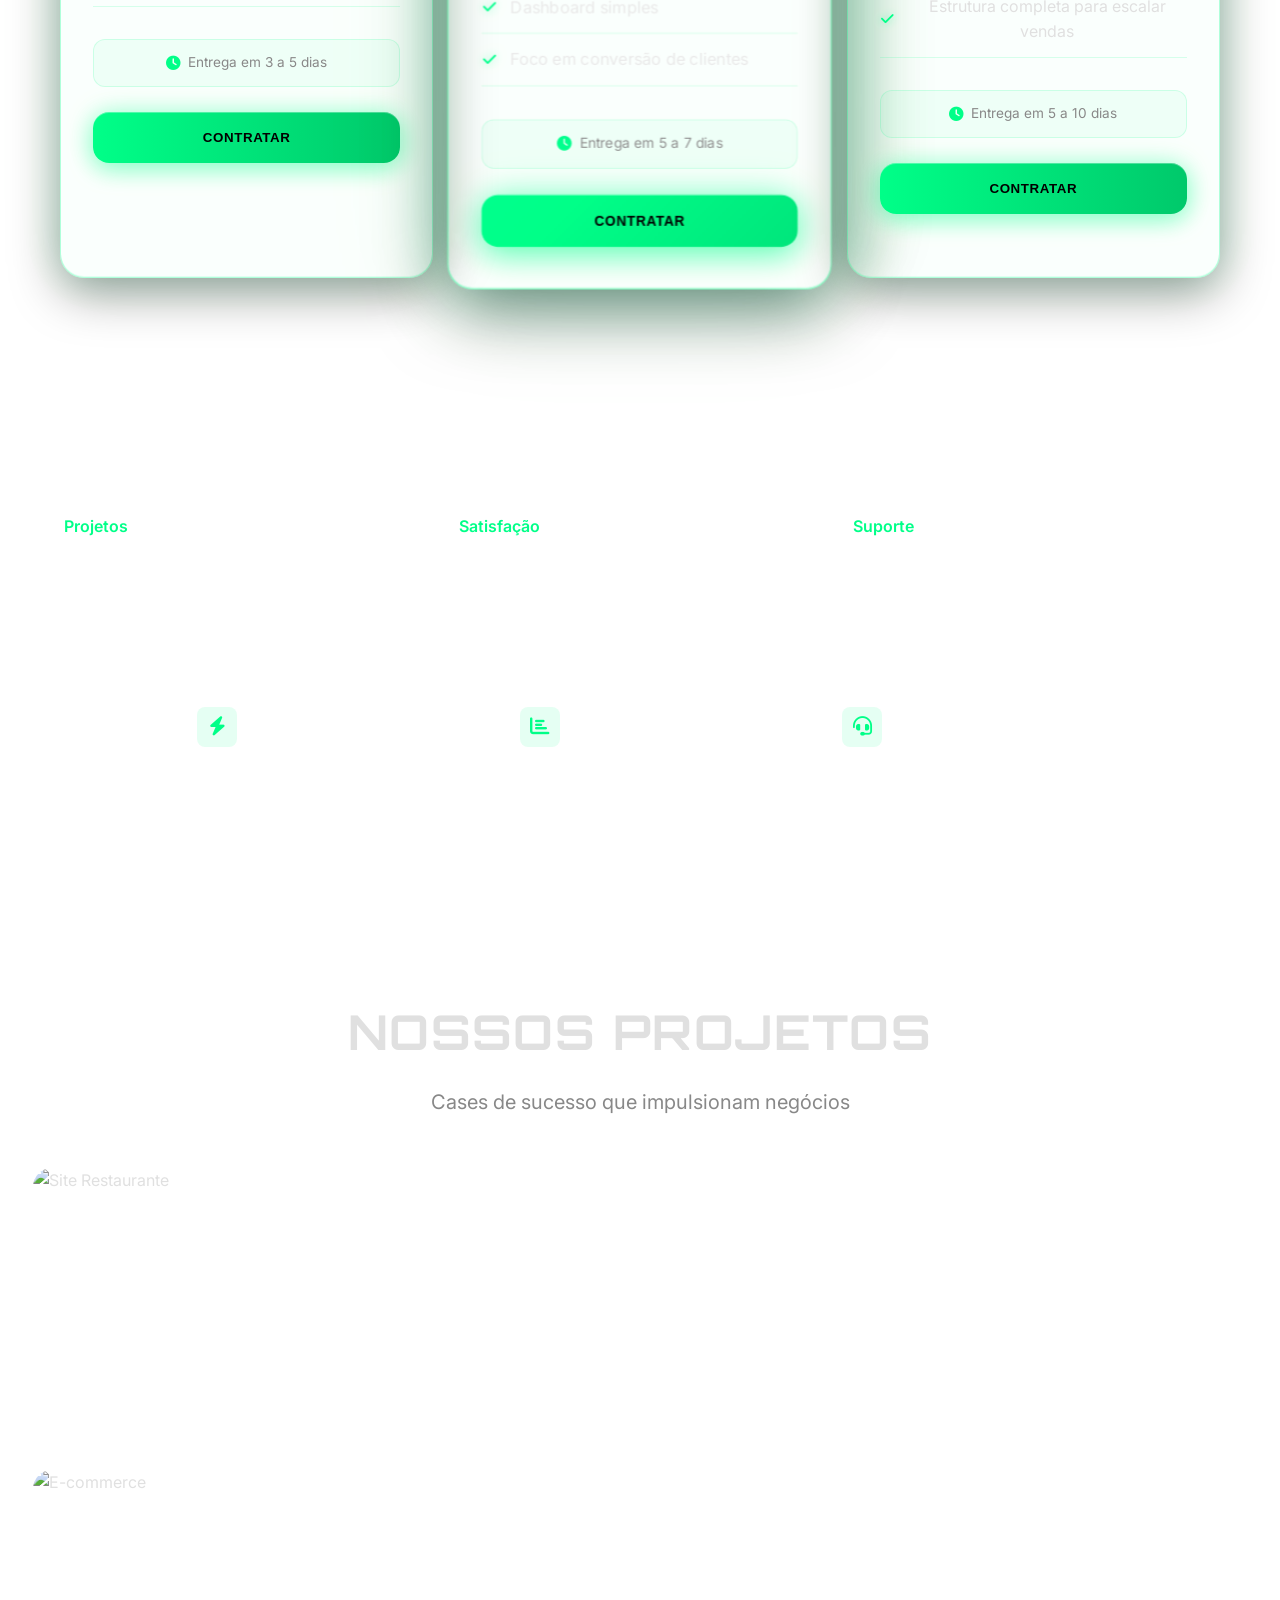
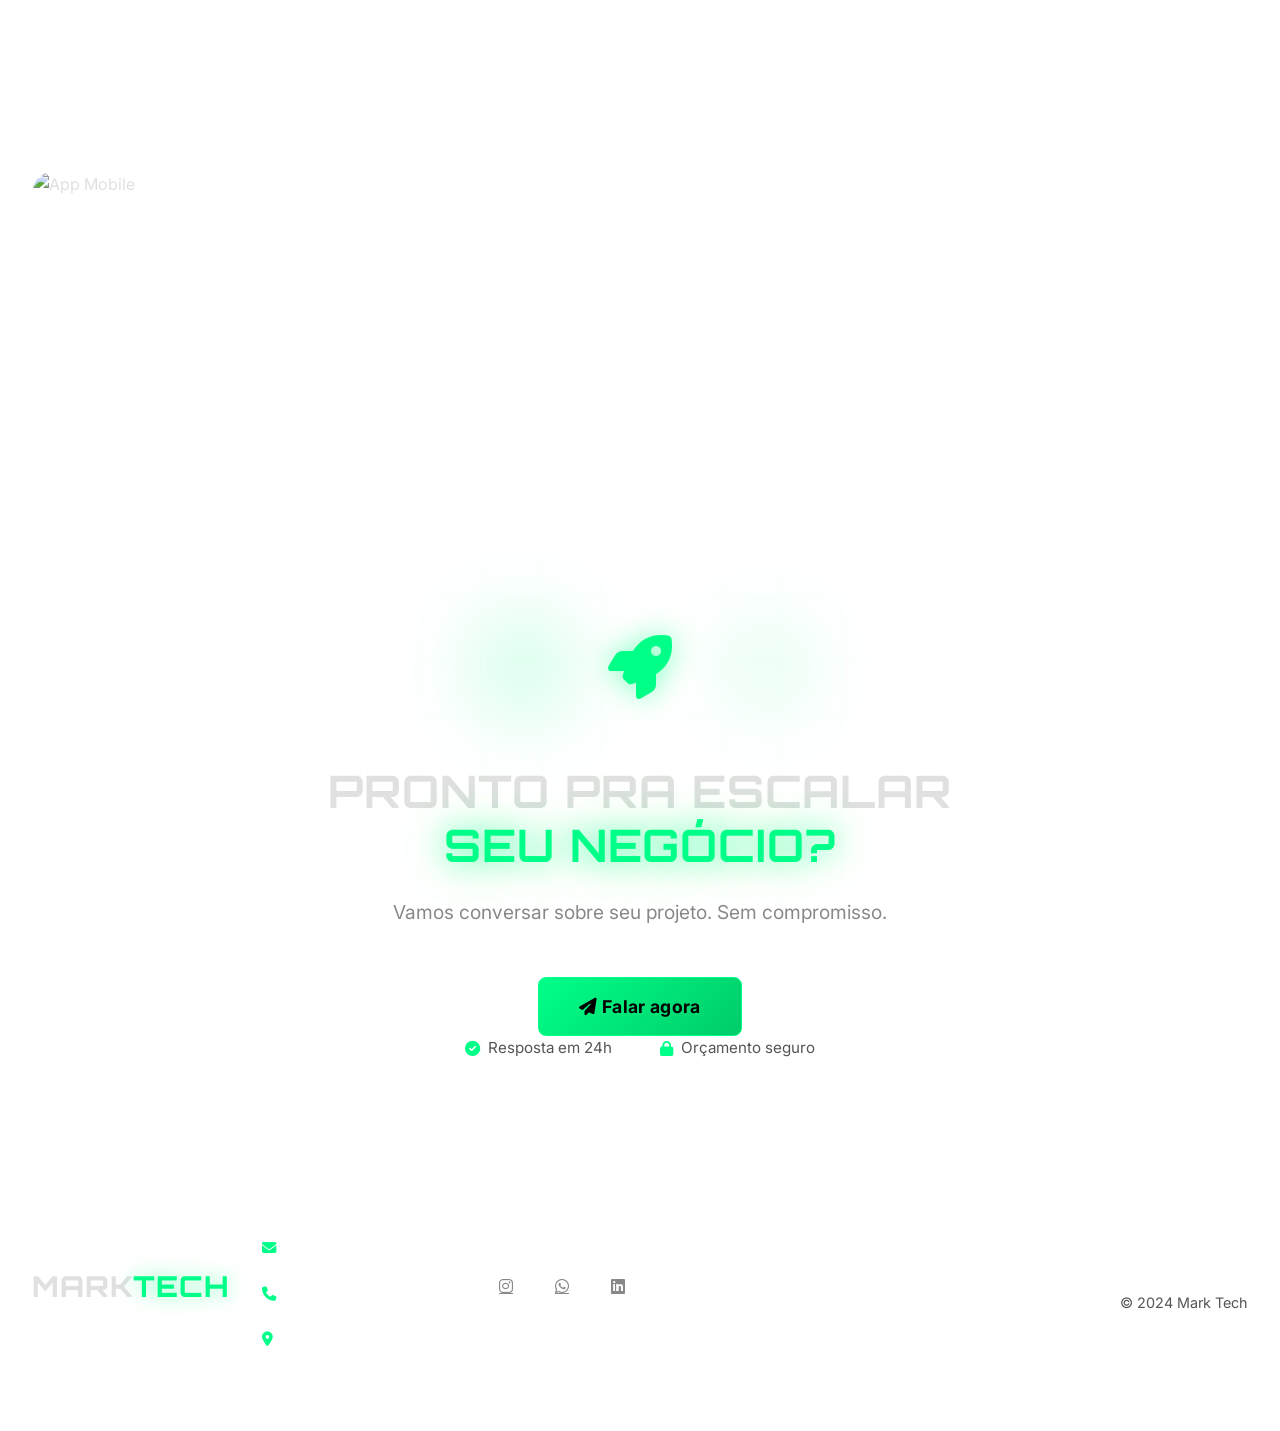
==== commit 0278a3ab: "Add files via upload" ====
--- a/index.html
+++ b/index.html
@@ -393,9 +393,7 @@
     <!-- Começar Redirect Force System -->
     <script src="comecar-redirect.js"></script>
     <!-- Firebase Authentication System -->
-    <script type="module" src="./js/firebase.js"></script>
-    <!-- UI Dynamic Button System -->
-    <script type="module" src="./js/ui.js"></script>
+    <!-- Scripts removidos (arquivos não existentes) -->
     
     <script>
         // Forçar redirecionamento do botão "Meus pedidos"
@@ -410,12 +408,13 @@
         });
         
         // Função para selecionar pacote e salvar página de destino
-        function selecionarPacote(pagina) {
-            // salva como backup
-            localStorage.setItem("selectedPackage", pagina);
-
-            // envia via URL (principal)
-            window.location.href = `cadastro.html?pacote=${encodeURIComponent(pagina)}`;
+        function selecionarPacote(pacote) {
+            localStorage.setItem("selectedPackage", pacote);
+
+            // DEBUG
+            console.log("PACOTE SALVO:", pacote);
+
+            window.location.href = "cadastro.html";
         }
 
         // Script para clique em pacotes com autenticação
@@ -438,5 +437,135 @@
         });
     </script>
     <script src="script.js"></script>
+
+    <!-- 🔥 IMPLEMENTAÇÃO DE LOGOUT -->
+    <script type="module">
+        import { initializeApp } from "https://www.gstatic.com/firebasejs/12.12.1/firebase-app.js";
+        import { getAuth, signOut, onAuthStateChanged } 
+        from "https://www.gstatic.com/firebasejs/12.12.1/firebase-auth.js";
+
+        const firebaseConfig = {
+          apiKey: "AIzaSyDJ51q10wnS3M44FN5ynEa448iaFIHF3vw",
+          authDomain: "marktech-a89b4.firebaseapp.com",
+          projectId: "marktech-a89b4",
+          appId: "1:174835858964:web:27a12739a8ce4e4fdcb101"
+        };
+
+        const app = initializeApp(firebaseConfig);
+        const auth = getAuth(app);
+
+        const mainBtn = document.getElementById("mainActionBtn");
+
+        // 🔥 DETECTAR ESTADO DE AUTENTICAÇÃO E ATUALIZAR BOTÃO
+        onAuthStateChanged(auth, (user) => {
+          const userProfile = document.getElementById("userProfile");
+          const profileImg = document.querySelector(".profile-img");
+
+          if (user) {
+            // Usuário logado → mostrar "Sair"
+            mainBtn.textContent = "Sair";
+            mainBtn.onclick = async () => {
+              try {
+                // 🔥 BLOQUEAR ATUALIZAÇÃO DO BOTÃO DURANTE LOGOUT
+                const originalOnClick = mainBtn.onclick;
+                mainBtn.onclick = null;
+                
+                await signOut(auth);
+                
+                // Limpar estado de autenticação
+                localStorage.removeItem("user");
+                sessionStorage.removeItem("redirectAfterLogin");
+                
+                // 🔥 REDIRECIONAR IMEDIATO PARA HOME (SEM ESPERAR onAuthStateChanged)
+                window.location.replace("index.html");
+                
+              } catch (error) {
+                console.error("Erro no logout:", error);
+              }
+            };
+
+            // 🔥 EXIBIR FOTO REAL DO USUÁRIO GOOGLE
+            if (user.photoURL) {
+              profileImg.src = user.photoURL;
+              userProfile.style.display = "block";
+              console.log("Foto do usuário carregada:", user.photoURL);
+            } else {
+              // Fallback se não tiver foto
+              profileImg.src = "";
+              userProfile.style.display = "none";
+              console.log("Usuário não tem foto (photoURL)");
+            }
+
+          } else {
+            // Usuário deslogado → mostrar "Começar"
+            mainBtn.textContent = "Começar";
+            mainBtn.onclick = () => {
+              window.location.href = "cadastro.html";
+            };
+
+            // 🔥 ESCONDER PERFIL E LIMPAR FOTO
+            userProfile.style.display = "none";
+            profileImg.src = "";
+            console.log("Usuário deslogado - perfil escondido");
+          }
+        });
+    </script>
+
+    <!-- 🔥 SCRIPT GLOBAL DE LOGOUT - FORÇAR HOME EM QUALQUER FLUXO -->
+    <script type="module">
+        // Importar funções Firebase necessárias
+        import { getAuth, signOut } from "https://www.gstatic.com/firebasejs/12.12.1/firebase-auth.js";
+
+        // Sobrescrever qualquer logout existente para garantir Home
+        document.addEventListener('DOMContentLoaded', function() {
+            
+            // 🔥 FORÇAR LOGOUT REAL DO FIREBASE + HOME
+            window.forcarLogoutReal = async function() {
+                try {
+                    console.log('🔥 EXECUTANDO LOGOUT REAL DO FIREBASE...');
+                    
+                    // 🔥 EXECUTAR SIGNOUT REAL DO FIREBASE
+                    if (typeof signOut === 'function') {
+                        // Usar instância auth já existente no escopo global
+                        const authInstance = getAuth();
+                        await signOut(authInstance);
+                        console.log('✅ SIGNOUT EXECUTADO COM SUCESSO');
+                    } else {
+                        console.warn('⚠️ FUNÇÃO SIGNOUT NÃO ENCONTRADA');
+                    }
+                    
+                    // Limpar qualquer estado de autenticação
+                    localStorage.removeItem('user');
+                    sessionStorage.removeItem('redirectAfterLogin');
+                    sessionStorage.removeItem('selectedPackage');
+                    
+                    // 🔥 REDIRECIONAMENTO IMEDIATO E FIXO PARA HOME
+                    window.location.replace('index.html');
+                    
+                } catch (error) {
+                    console.error('❌ ERRO NO LOGOUT:', error);
+                    // Fallback: limpar e redirecionar mesmo com erro
+                    localStorage.removeItem('user');
+                    sessionStorage.removeItem('redirectAfterLogin');
+                    sessionStorage.removeItem('selectedPackage');
+                    window.location.replace('index.html');
+                }
+            };
+            
+            // 🔥 LOGOUT CONTROLADO DIRETAMENTE (SEM CONFLITO GLOBAL)
+            // Listener global removido para evitar conflitos com outros botões
+            
+            // 🔥 SOBRESCREVER QUALQUER FUNÇÃO NOMEADA "logout"
+            if (typeof window.logout === 'function') {
+                const originalLogout = window.logout;
+                window.logout = function() {
+                    originalLogout.apply(this, arguments);
+                    setTimeout(forcarLogoutHome, 100);
+                };
+            }
+            
+            console.log('🔥 SCRIPT GLOBAL DE LOGOUT CARREGADO - HOME FORÇADA');
+        });
+    </script>
 </body>
 </html>
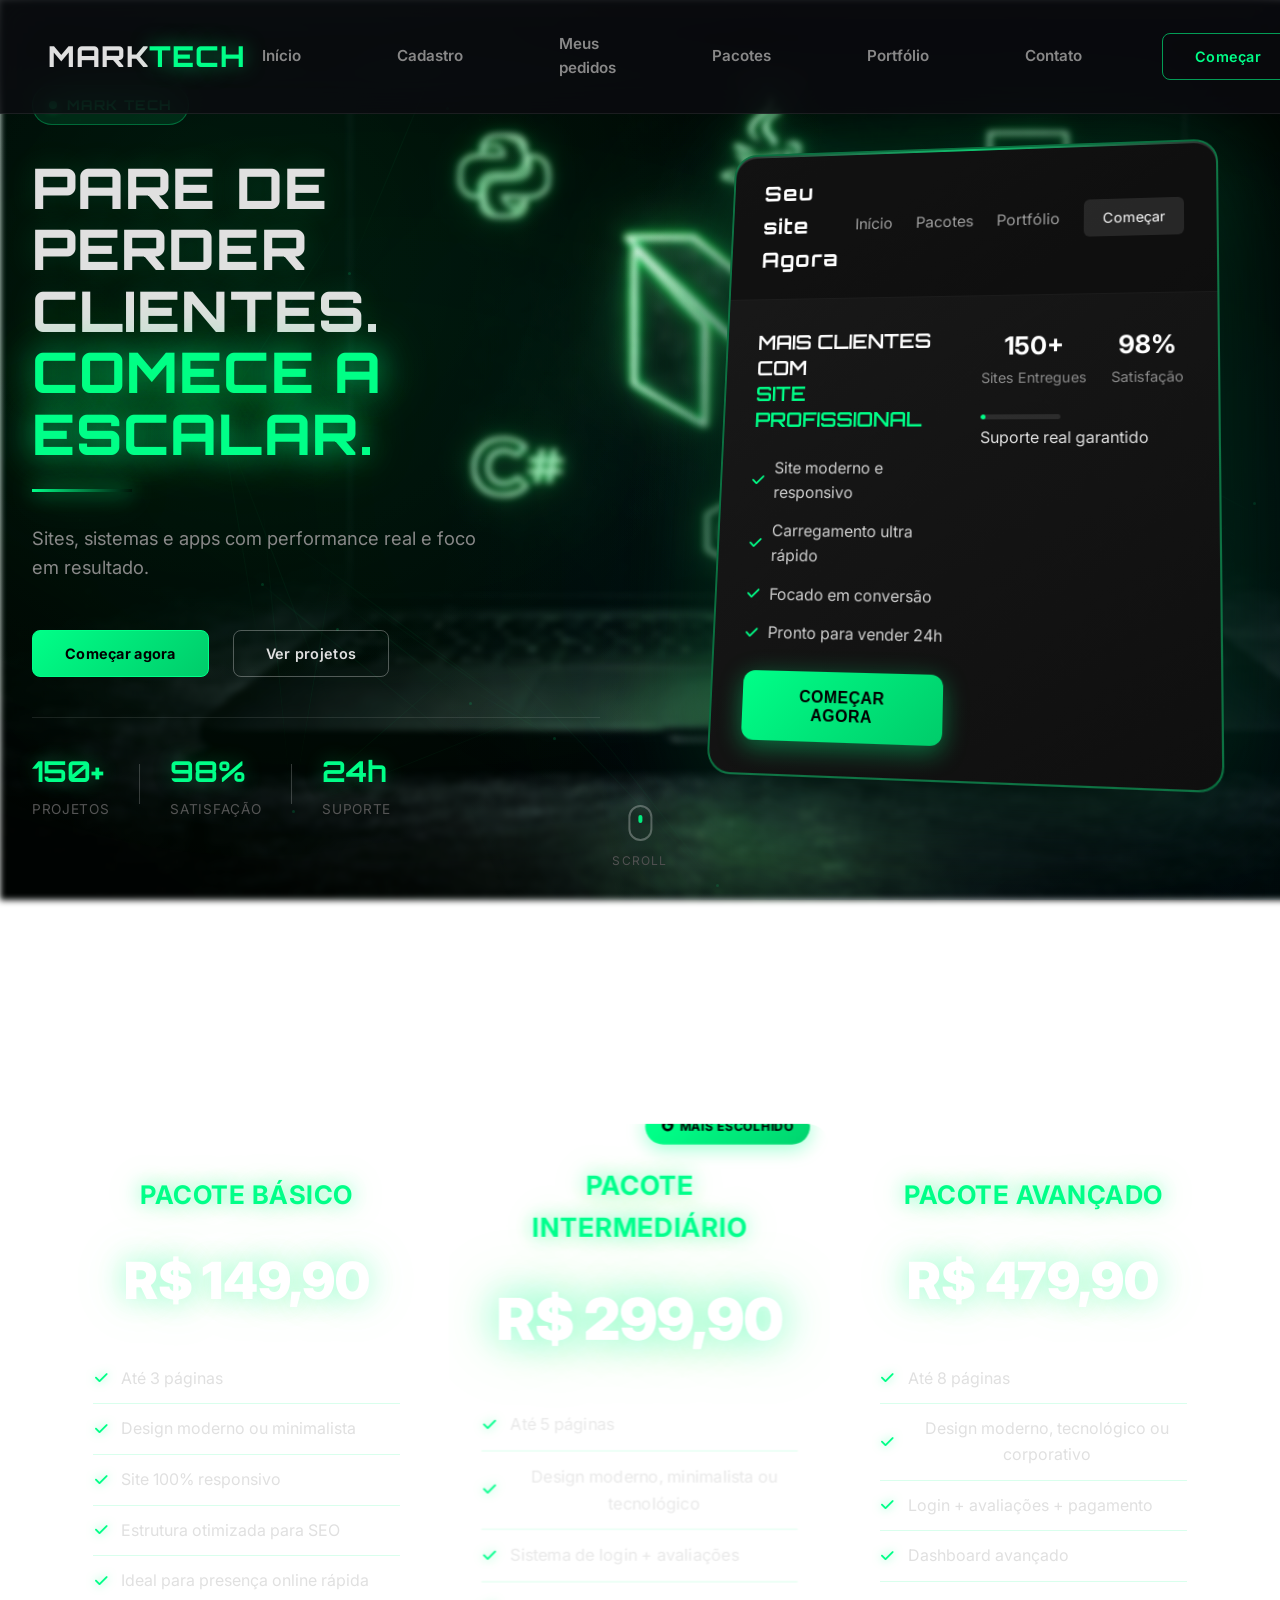
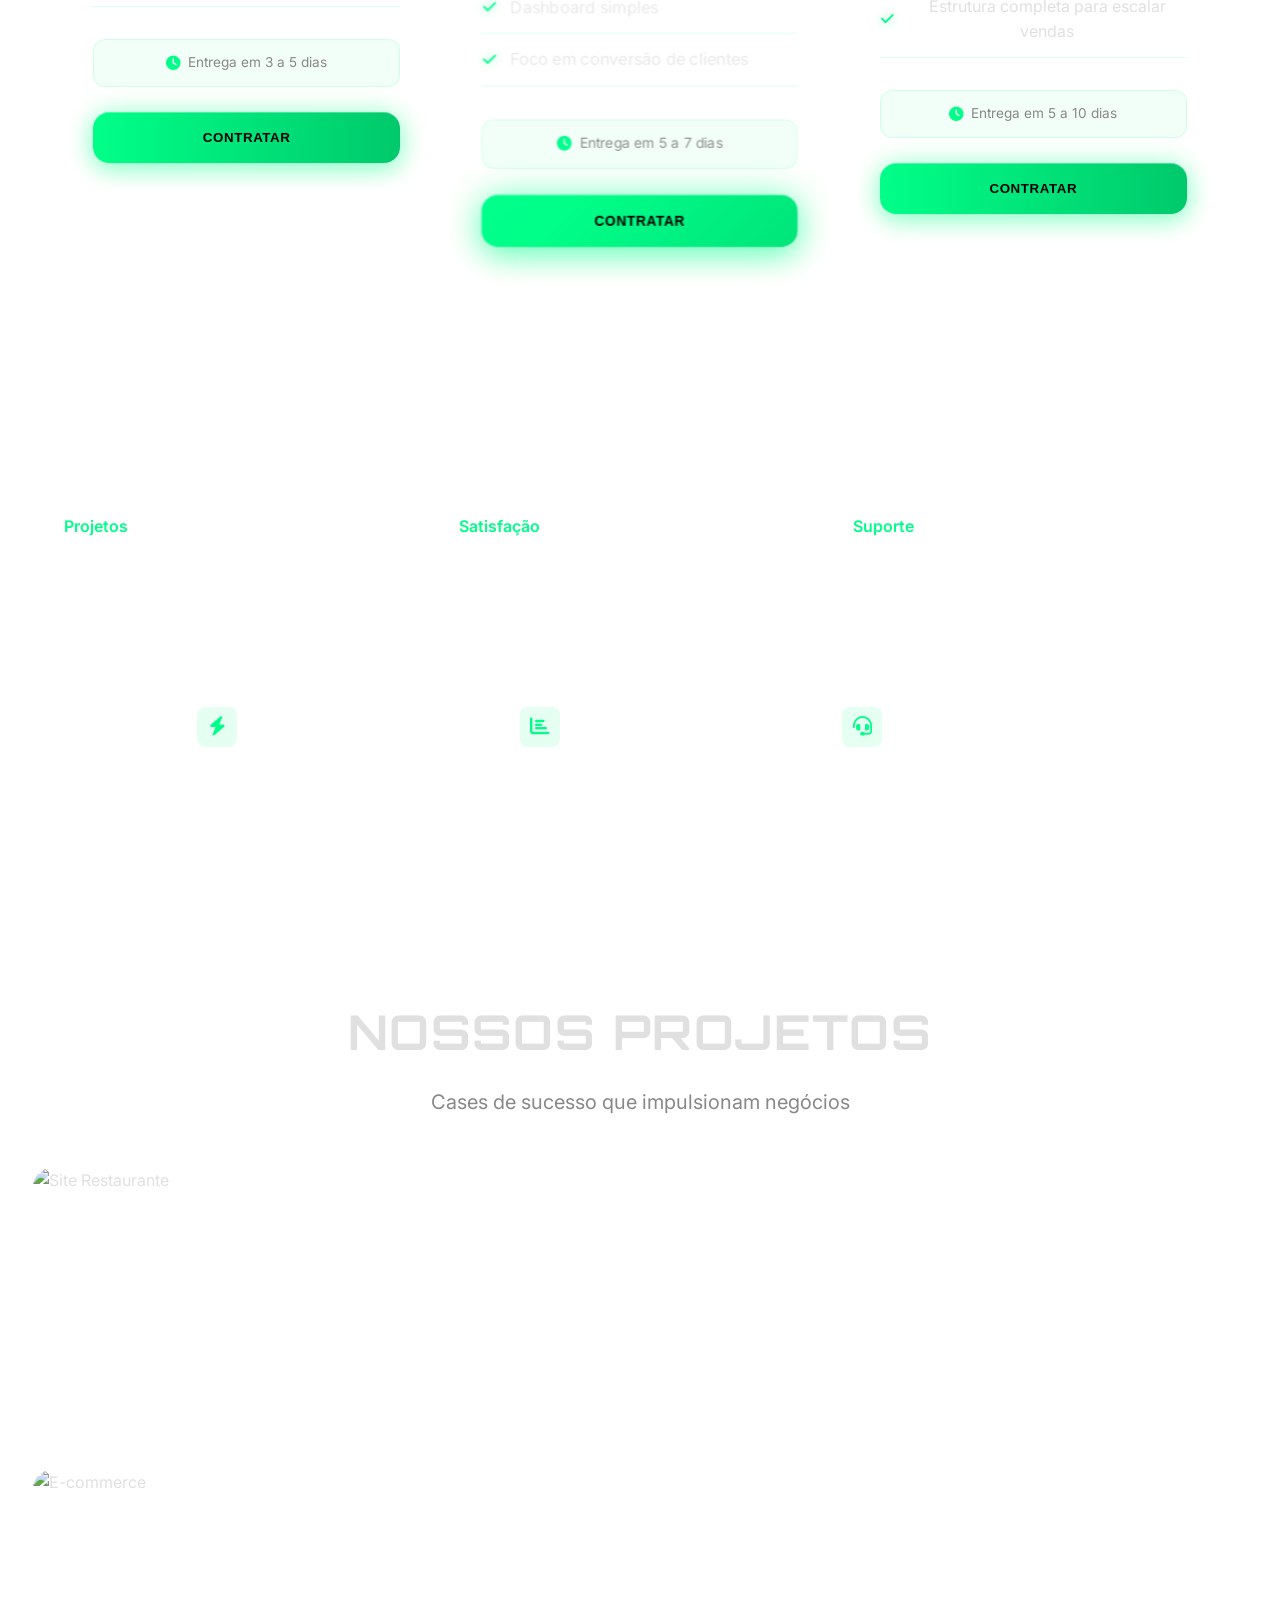
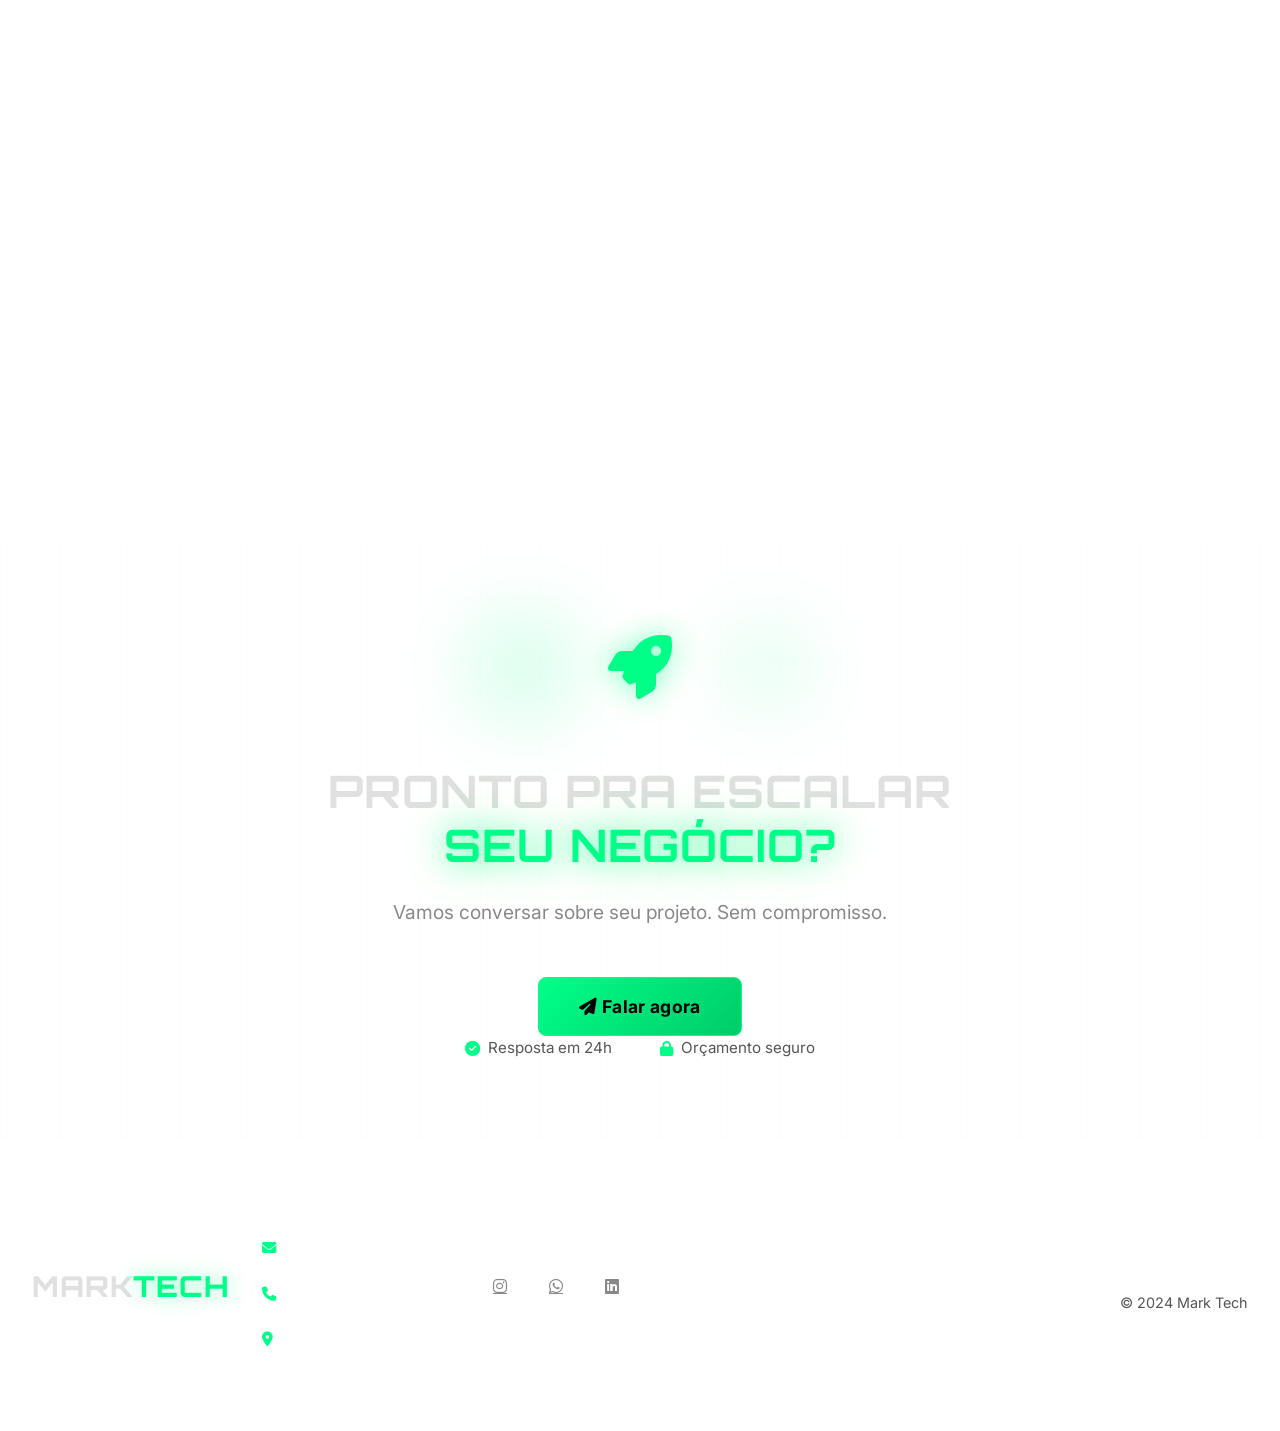
==== commit da9a9eba: "Add files via upload" ====
--- a/index.html
+++ b/index.html
@@ -363,13 +363,13 @@
                     <span class="brand-black">Mark</span><span class="brand-neon">tech</span>
                 </div>
                 <div class="footer-contact">
-                    <p><i class="fas fa-envelope"></i> contato@marktech.com.br</p>
-                    <p><i class="fas fa-phone"></i> (11) 99999-8888</p>
-                    <p><i class="fas fa-map-marker-alt"></i> São Paulo - SP</p>
+                    <p><i class="fas fa-envelope"></i> marktech.ofc@gmail.com</p>
+                    <p><i class="fas fa-phone"></i> (43) 9688-5748</p>
+                    <p><i class="fas fa-map-marker-alt"></i> Ribeirão Claro - PR</p>
                 </div>
                 <div class="social-links">
-                    <a href="#" class="social-link"><i class="fab fa-instagram"></i></a>
-                    <a href="#" class="social-link"><i class="fab fa-whatsapp"></i></a>
+                    <a href="https://www.instagram.com/marktech.ofc2026" target="_blank" class="social-link"><i class="fab fa-instagram"></i></a>
+                    <a href="https://wa.me/554396885748" target="_blank" class="social-link"><i class="fab fa-whatsapp"></i></a>
                     <a href="#" class="social-link"><i class="fab fa-linkedin"></i></a>
                 </div>
             </div>
--- a/styles.css
+++ b/styles.css
@@ -5570,3 +5570,170 @@
 .reveal:nth-child(3) { transition-delay: 0.2s; }
 .reveal:nth-child(4) { transition-delay: 0.3s; }
 .reveal:nth-child(5) { transition-delay: 0.4s; }
+
+/* ============================================
+   MODAL DE CONFIRMAÇÃO DE PEDIDO
+   ============================================ */
+
+.pedido-modal {
+    position: fixed;
+    top: 0;
+    left: 0;
+    width: 100%;
+    height: 100%;
+    z-index: 9999;
+    display: flex;
+    align-items: center;
+    justify-content: center;
+    animation: fadeIn 0.3s ease;
+}
+
+.modal-overlay {
+    position: absolute;
+    top: 0;
+    left: 0;
+    width: 100%;
+    height: 100%;
+    background: rgba(0, 0, 0, 0.8);
+    backdrop-filter: blur(8px);
+}
+
+.modal-content {
+    position: relative;
+    background: var(--glass-bg);
+    border: 1px solid var(--glass-border);
+    border-radius: 16px;
+    padding: var(--space-xl);
+    max-width: 480px;
+    width: 90%;
+    box-shadow: var(--shadow-premium);
+    backdrop-filter: var(--glass-blur);
+    animation: slideUp 0.3s ease;
+}
+
+.modal-header {
+    text-align: center;
+    margin-bottom: var(--space-lg);
+}
+
+.modal-icon {
+    width: 64px;
+    height: 64px;
+    margin: 0 auto var(--space-md);
+    background: linear-gradient(135deg, var(--neon-green), #00cc6a);
+    border-radius: 50%;
+    display: flex;
+    align-items: center;
+    justify-content: center;
+    color: #000;
+    font-size: 1.8rem;
+    box-shadow: var(--shadow-neon);
+}
+
+.modal-title {
+    font-size: 1.5rem;
+    font-weight: 700;
+    color: var(--text-primary);
+    margin: 0;
+    line-height: 1.3;
+}
+
+.modal-body {
+    text-align: center;
+    margin-bottom: var(--space-xl);
+}
+
+.modal-subtitle {
+    font-size: 1.1rem;
+    color: var(--text-secondary);
+    margin: 0 0 var(--space-md);
+}
+
+.pedido-id-container {
+    background: rgba(0, 255, 136, 0.1);
+    border: 1px solid rgba(0, 255, 136, 0.3);
+    border-radius: 8px;
+    padding: var(--space-md);
+    margin: var(--space-md) 0;
+}
+
+.pedido-id {
+    font-family: 'Orbitron', monospace;
+    font-size: 1.3rem;
+    font-weight: 700;
+    color: var(--neon-green);
+    letter-spacing: 0.05em;
+    text-shadow: 0 0 10px rgba(0, 255, 136, 0.5);
+}
+
+.modal-actions {
+    display: flex;
+    gap: var(--space-md);
+    justify-content: center;
+    align-items: center;
+}
+
+.modal-actions .premium-btn {
+    min-width: 120px;
+}
+
+/* Animações */
+@keyframes fadeIn {
+    from { opacity: 0; }
+    to { opacity: 1; }
+}
+
+@keyframes slideUp {
+    from { 
+        opacity: 0;
+        transform: translateY(20px);
+    }
+    to { 
+        opacity: 1;
+        transform: translateY(0);
+    }
+}
+
+/* Feedback de cópia */
+.copiar-feedback {
+    background: var(--neon-green);
+    color: #000;
+    padding: 4px 8px;
+    border-radius: 4px;
+    font-size: 0.8rem;
+    font-weight: 600;
+    margin-left: var(--space-sm);
+    animation: fadeInOut 2s ease;
+}
+
+@keyframes fadeInOut {
+    0% { opacity: 0; transform: translateY(-5px); }
+    20% { opacity: 1; transform: translateY(0); }
+    80% { opacity: 1; transform: translateY(0); }
+    100% { opacity: 0; transform: translateY(-5px); }
+}
+
+/* Responsive */
+@media (max-width: 640px) {
+    .modal-content {
+        margin: var(--space-md);
+        padding: var(--space-lg);
+    }
+    
+    .modal-title {
+        font-size: 1.3rem;
+    }
+    
+    .pedido-id {
+        font-size: 1.1rem;
+    }
+    
+    .modal-actions {
+        flex-direction: column;
+        gap: var(--space-sm);
+    }
+    
+    .modal-actions .premium-btn {
+        width: 100%;
+    }
+}
